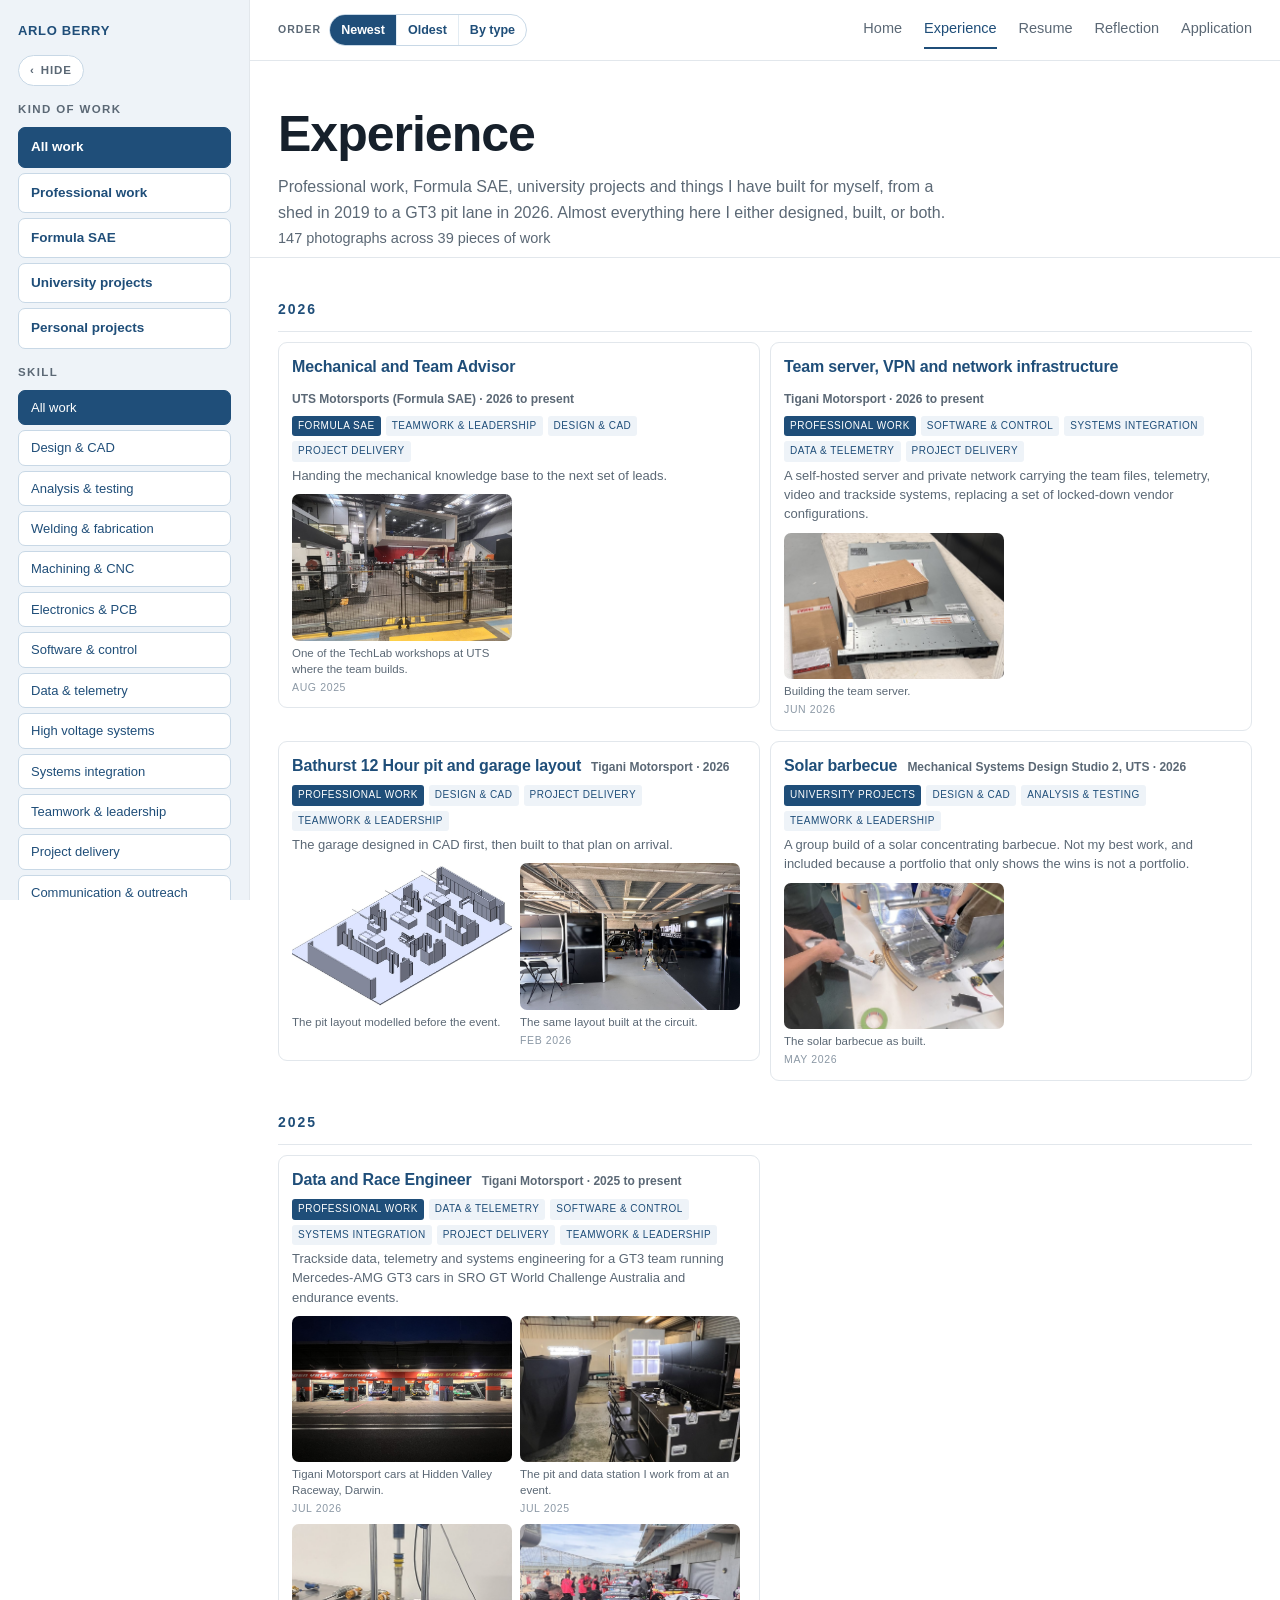
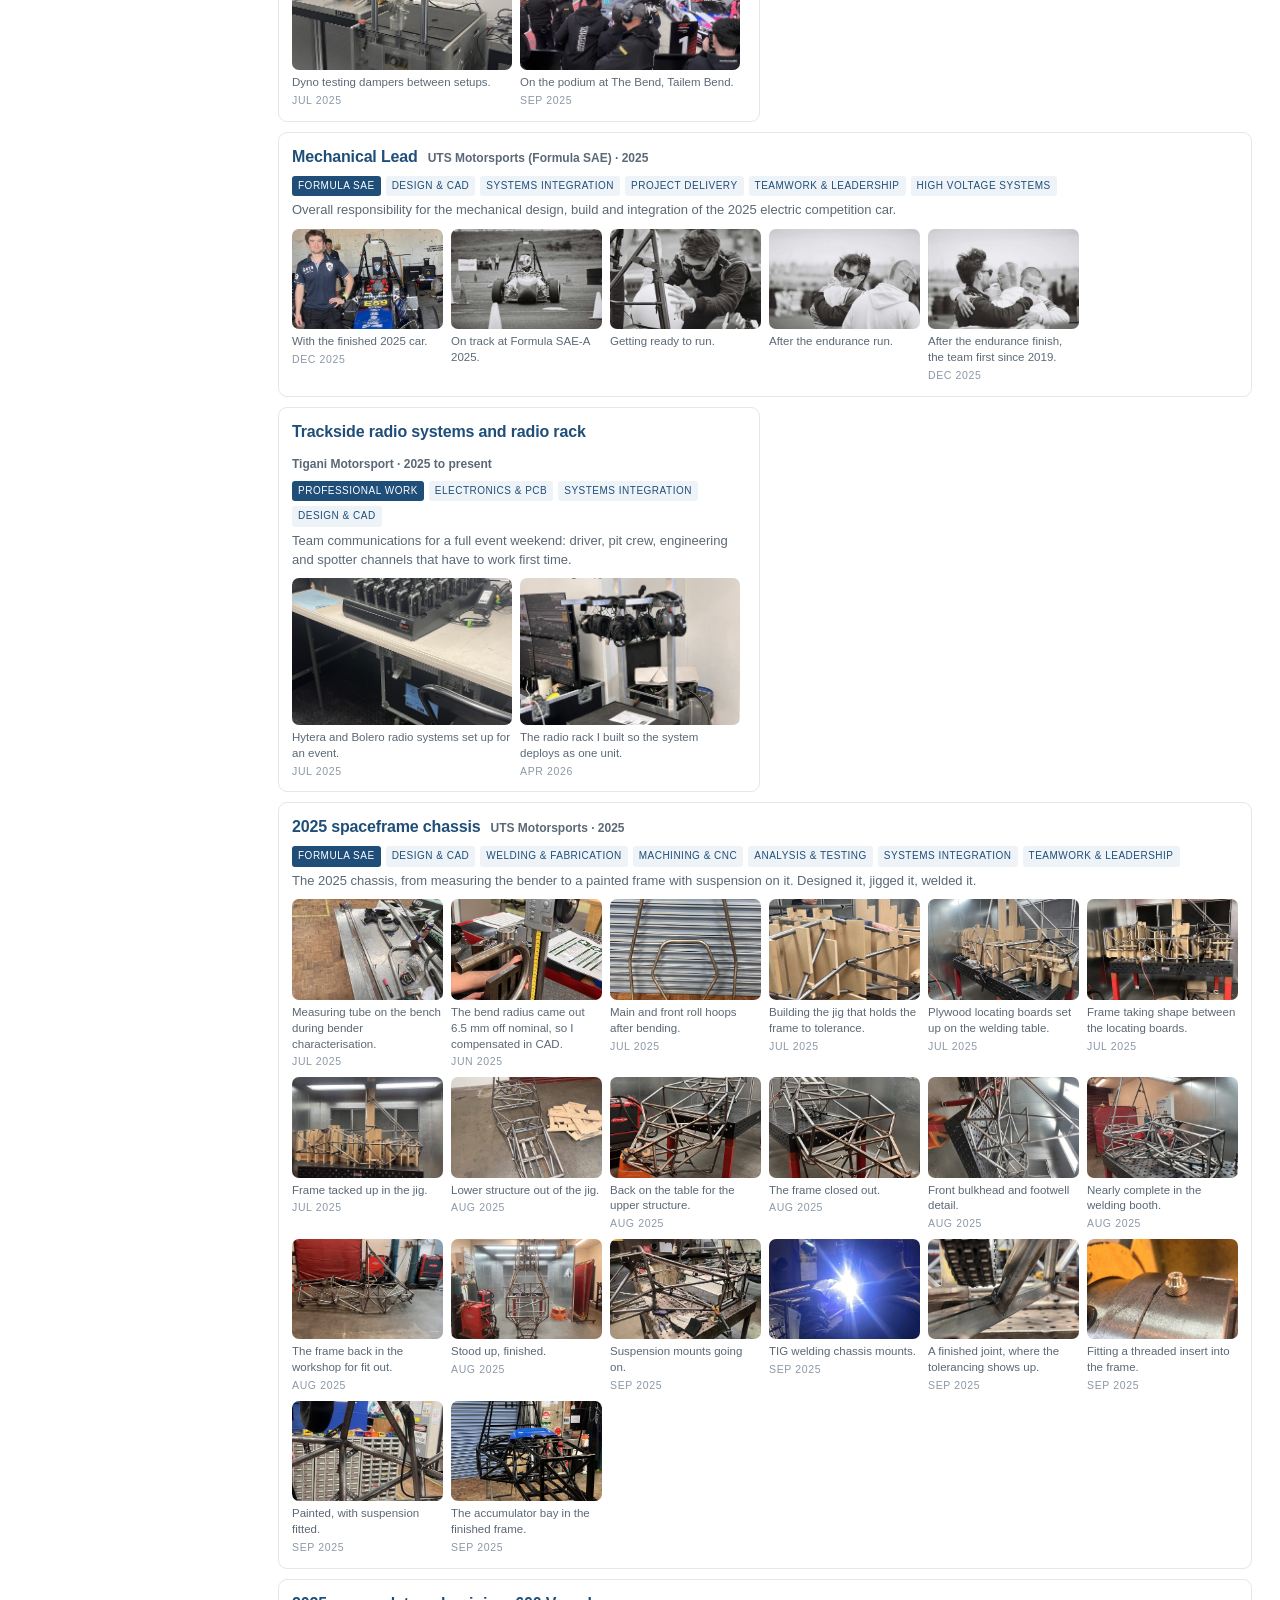
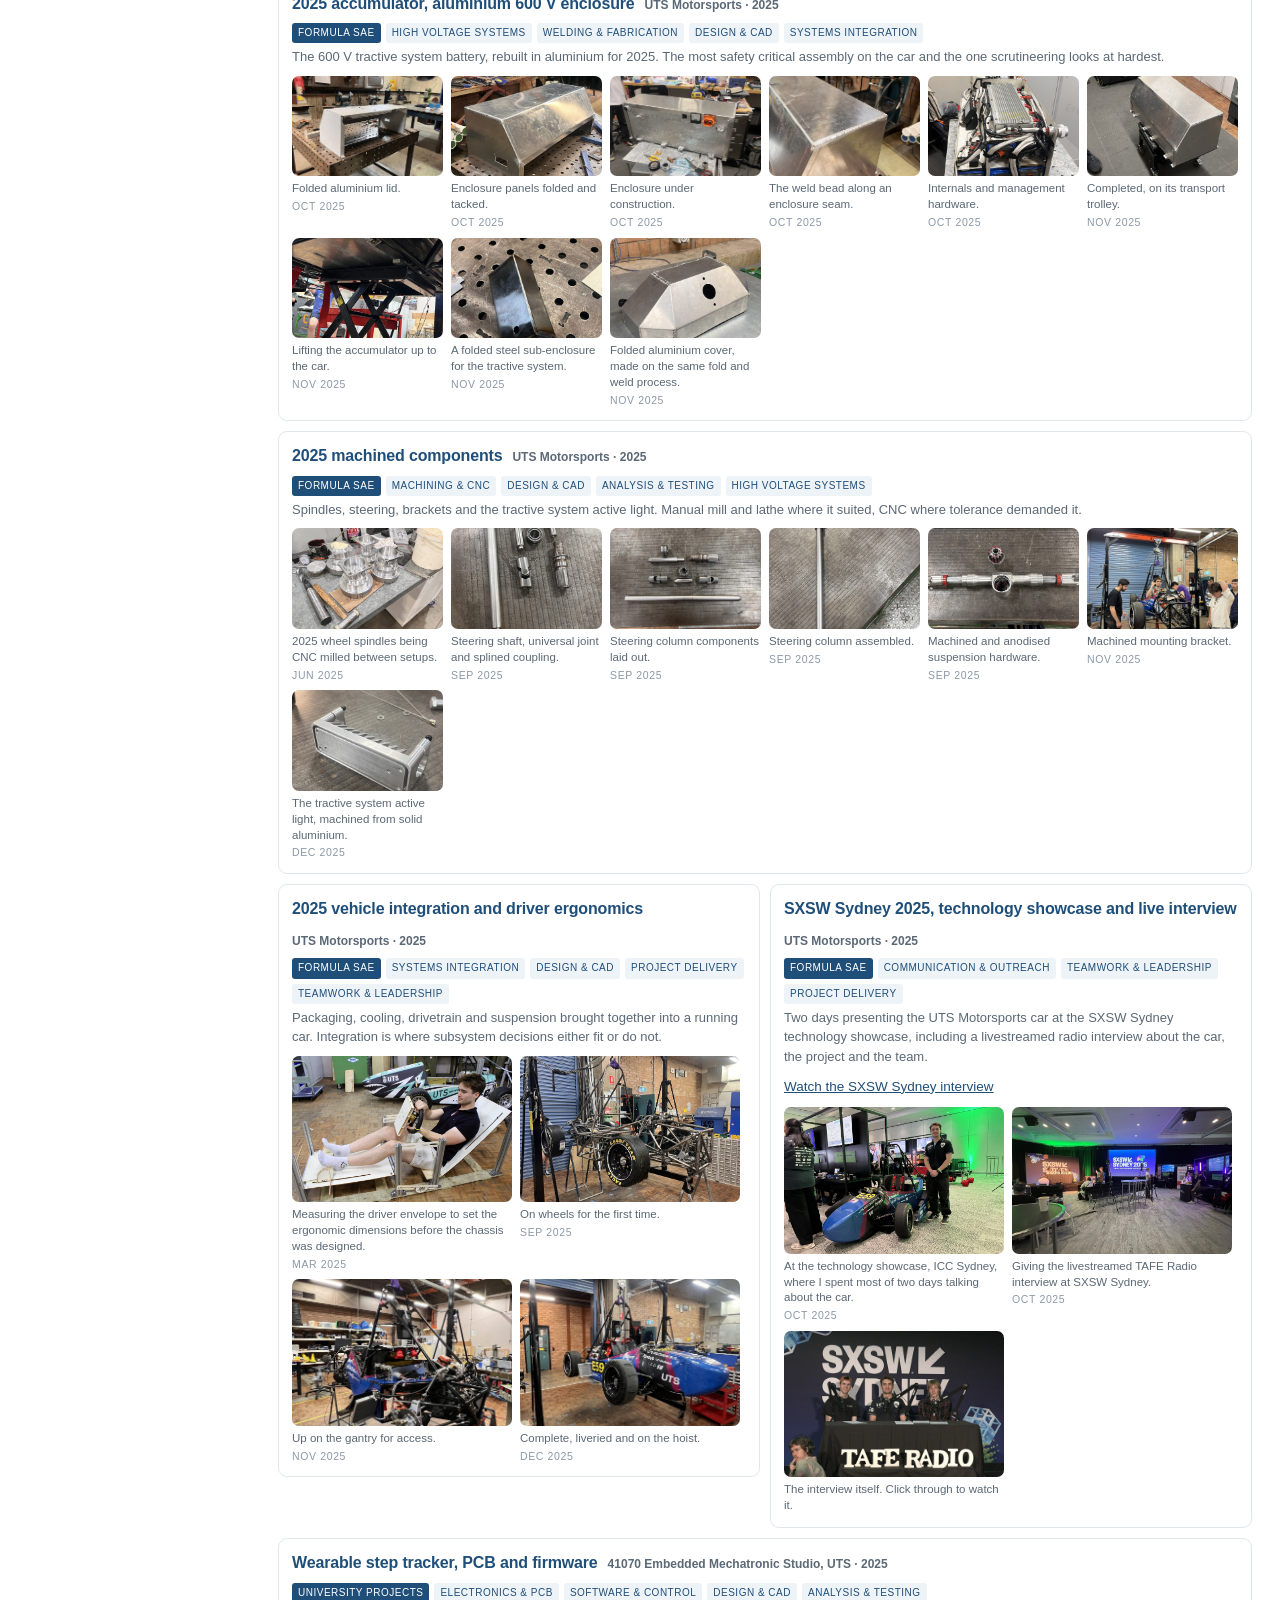
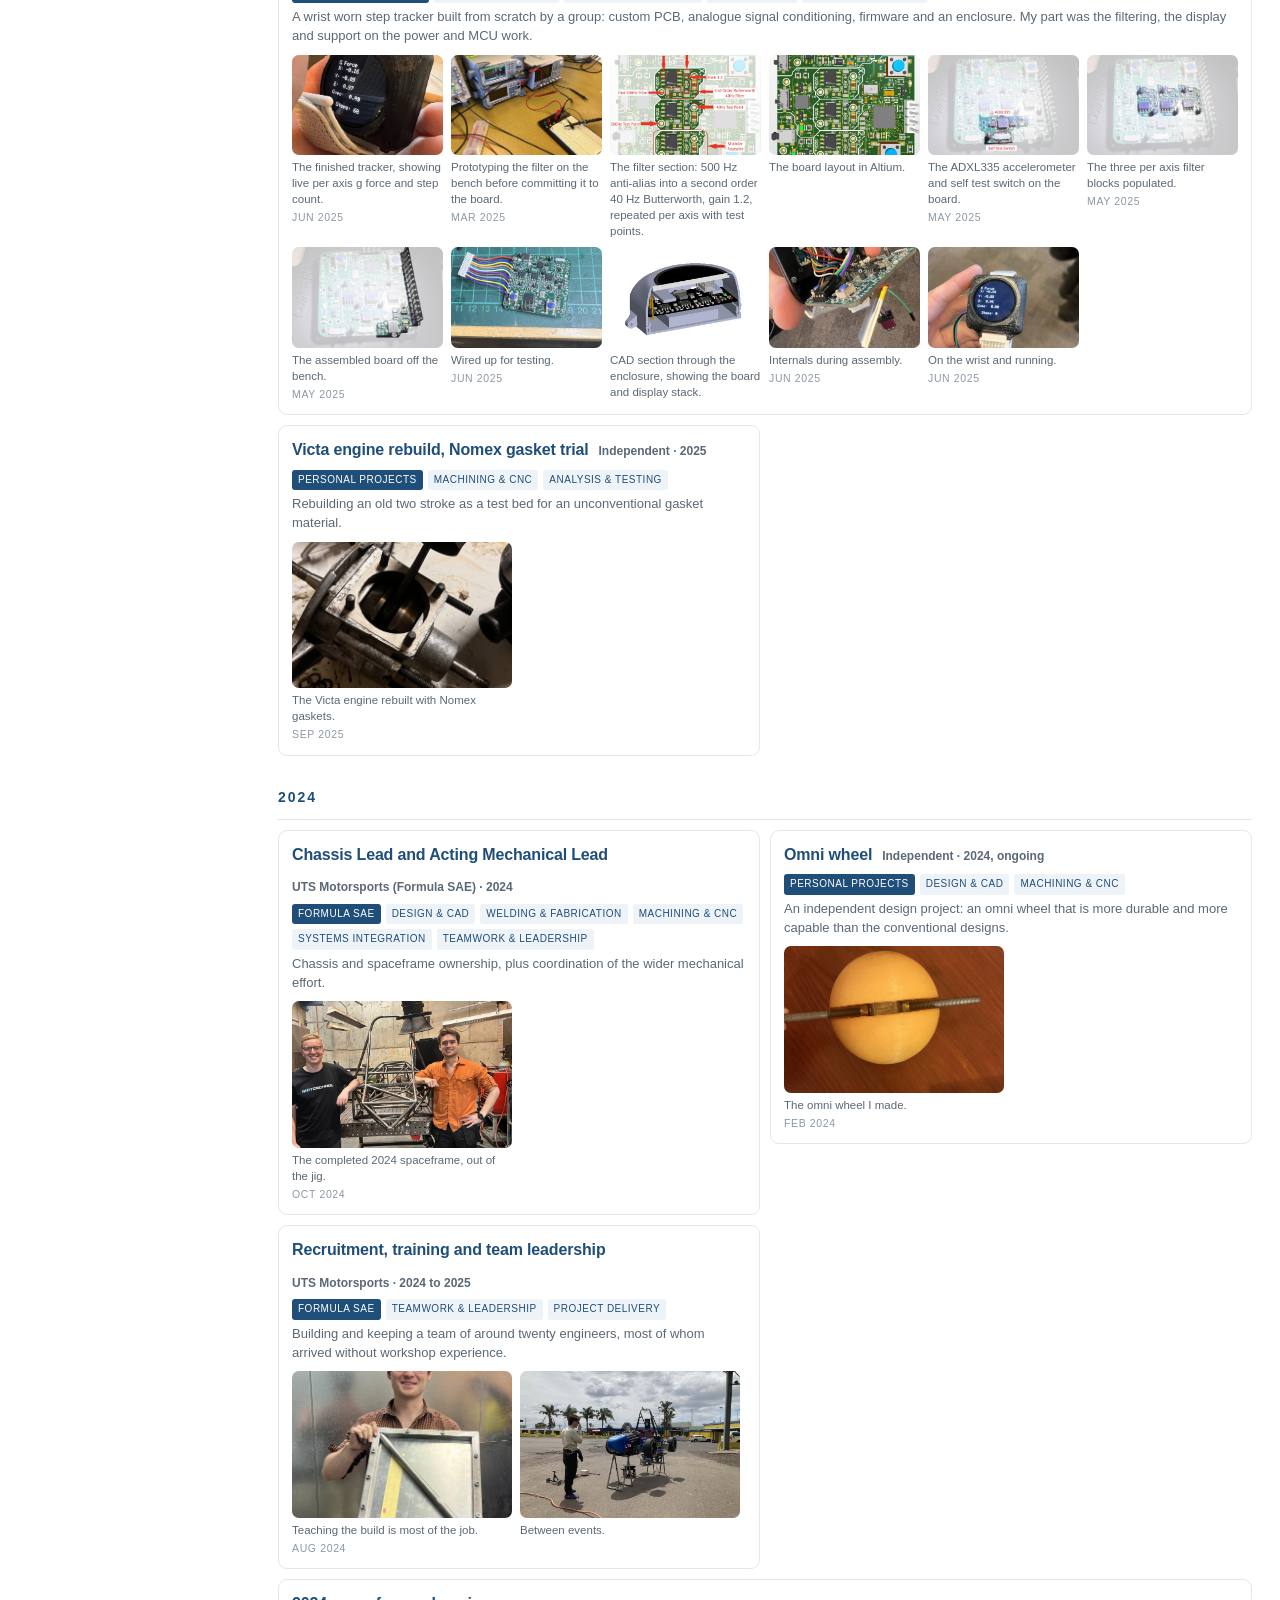
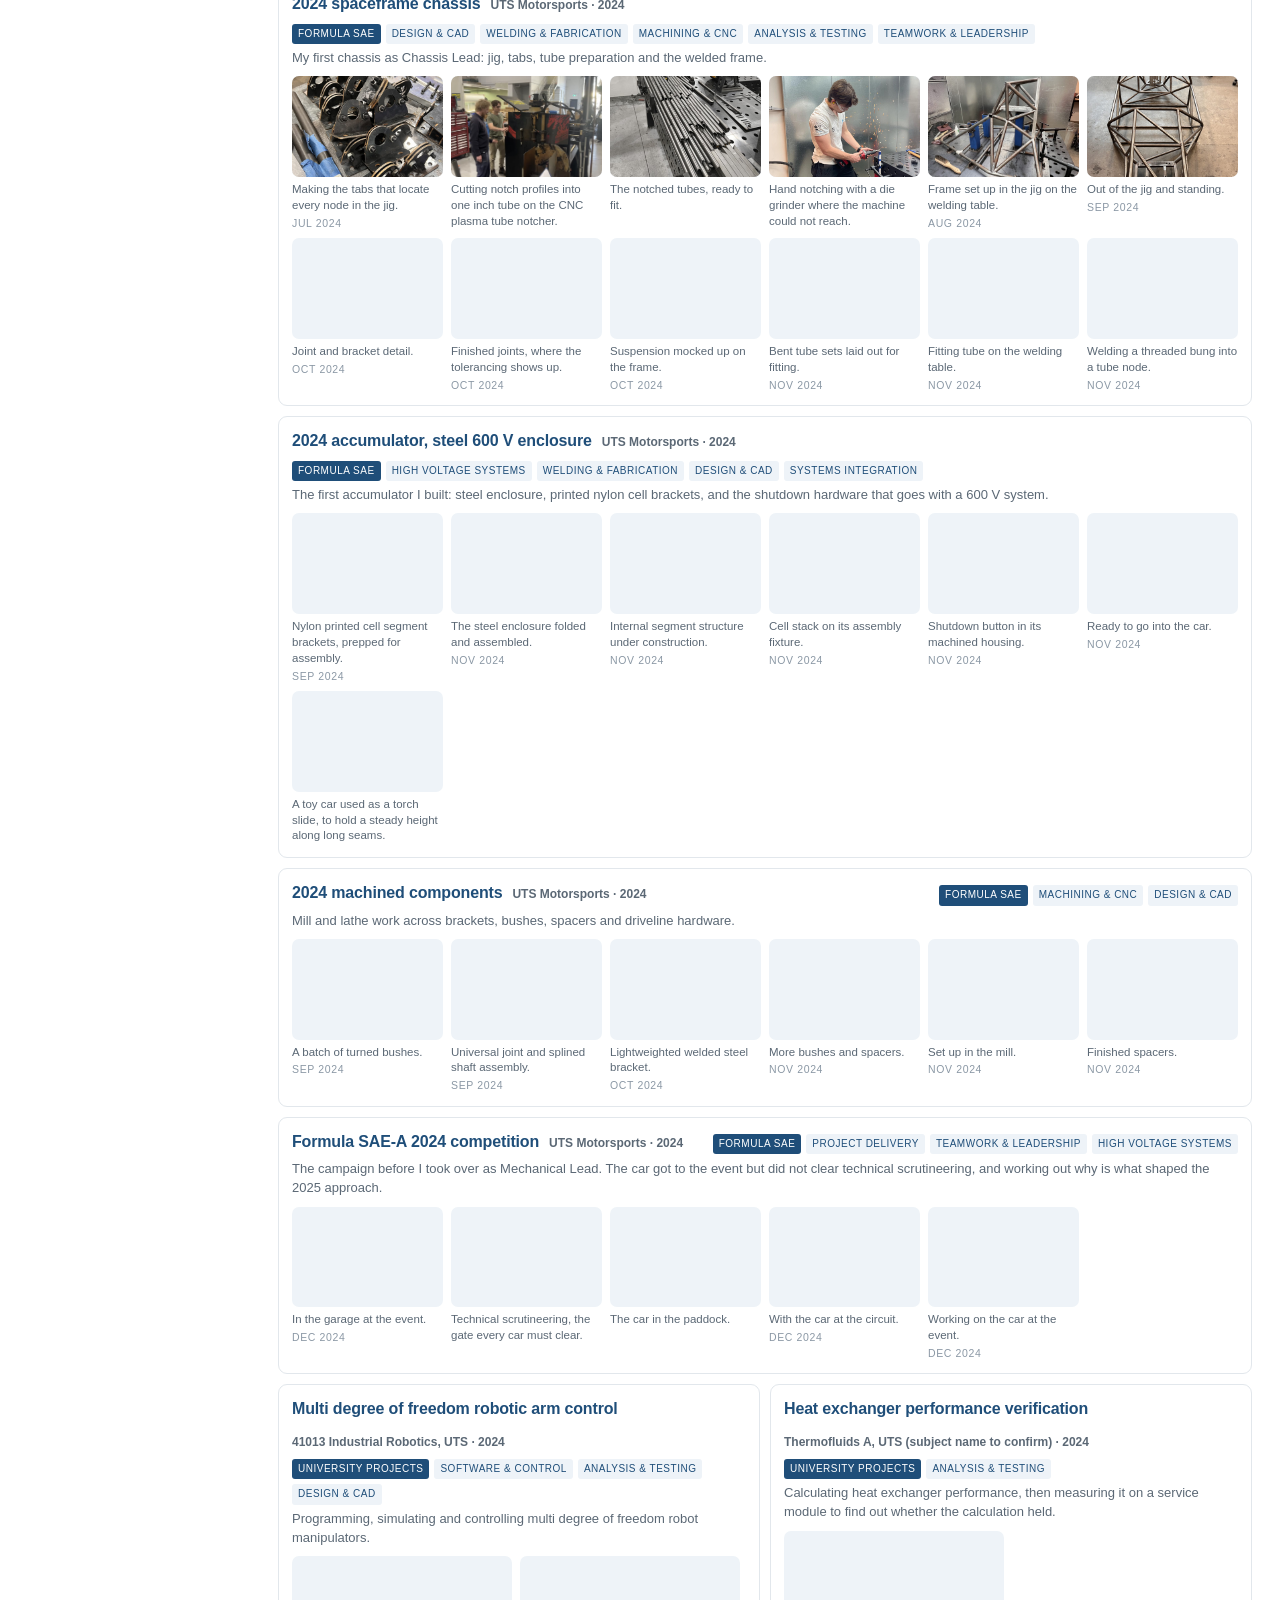
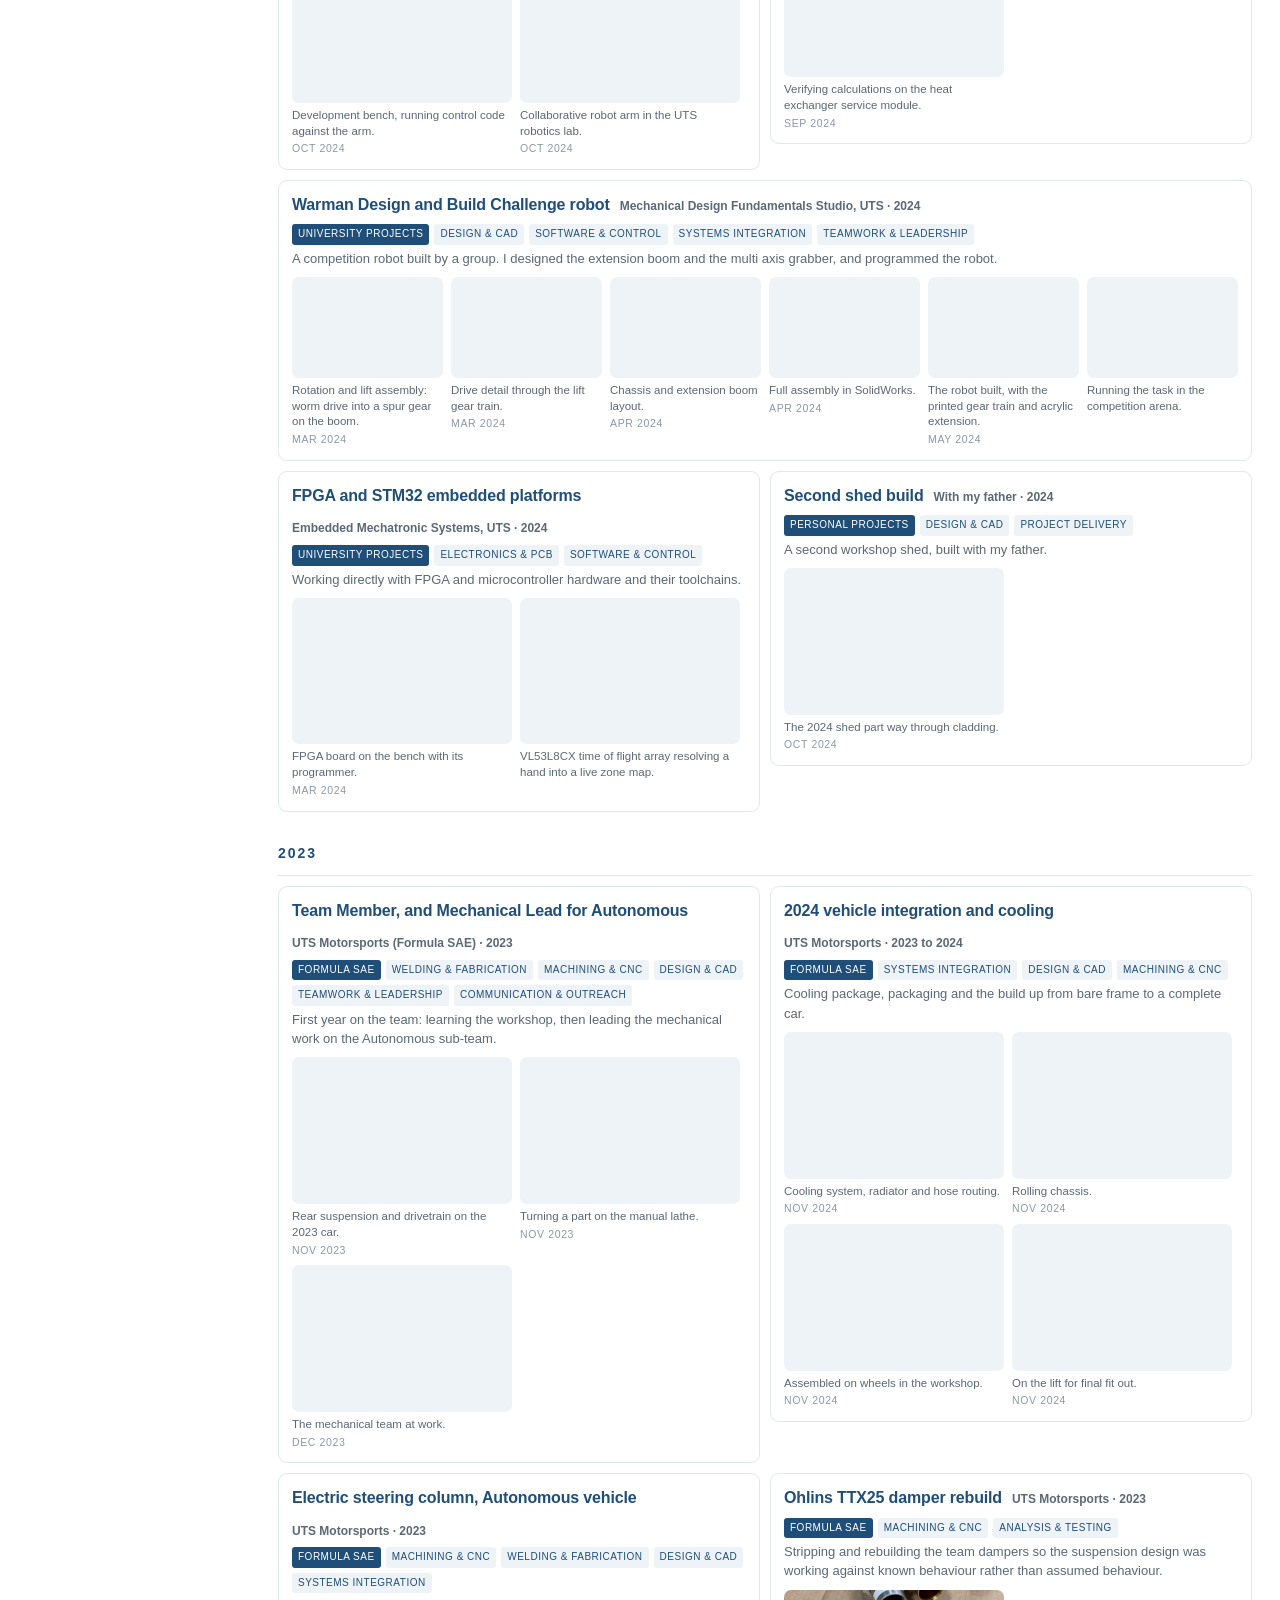
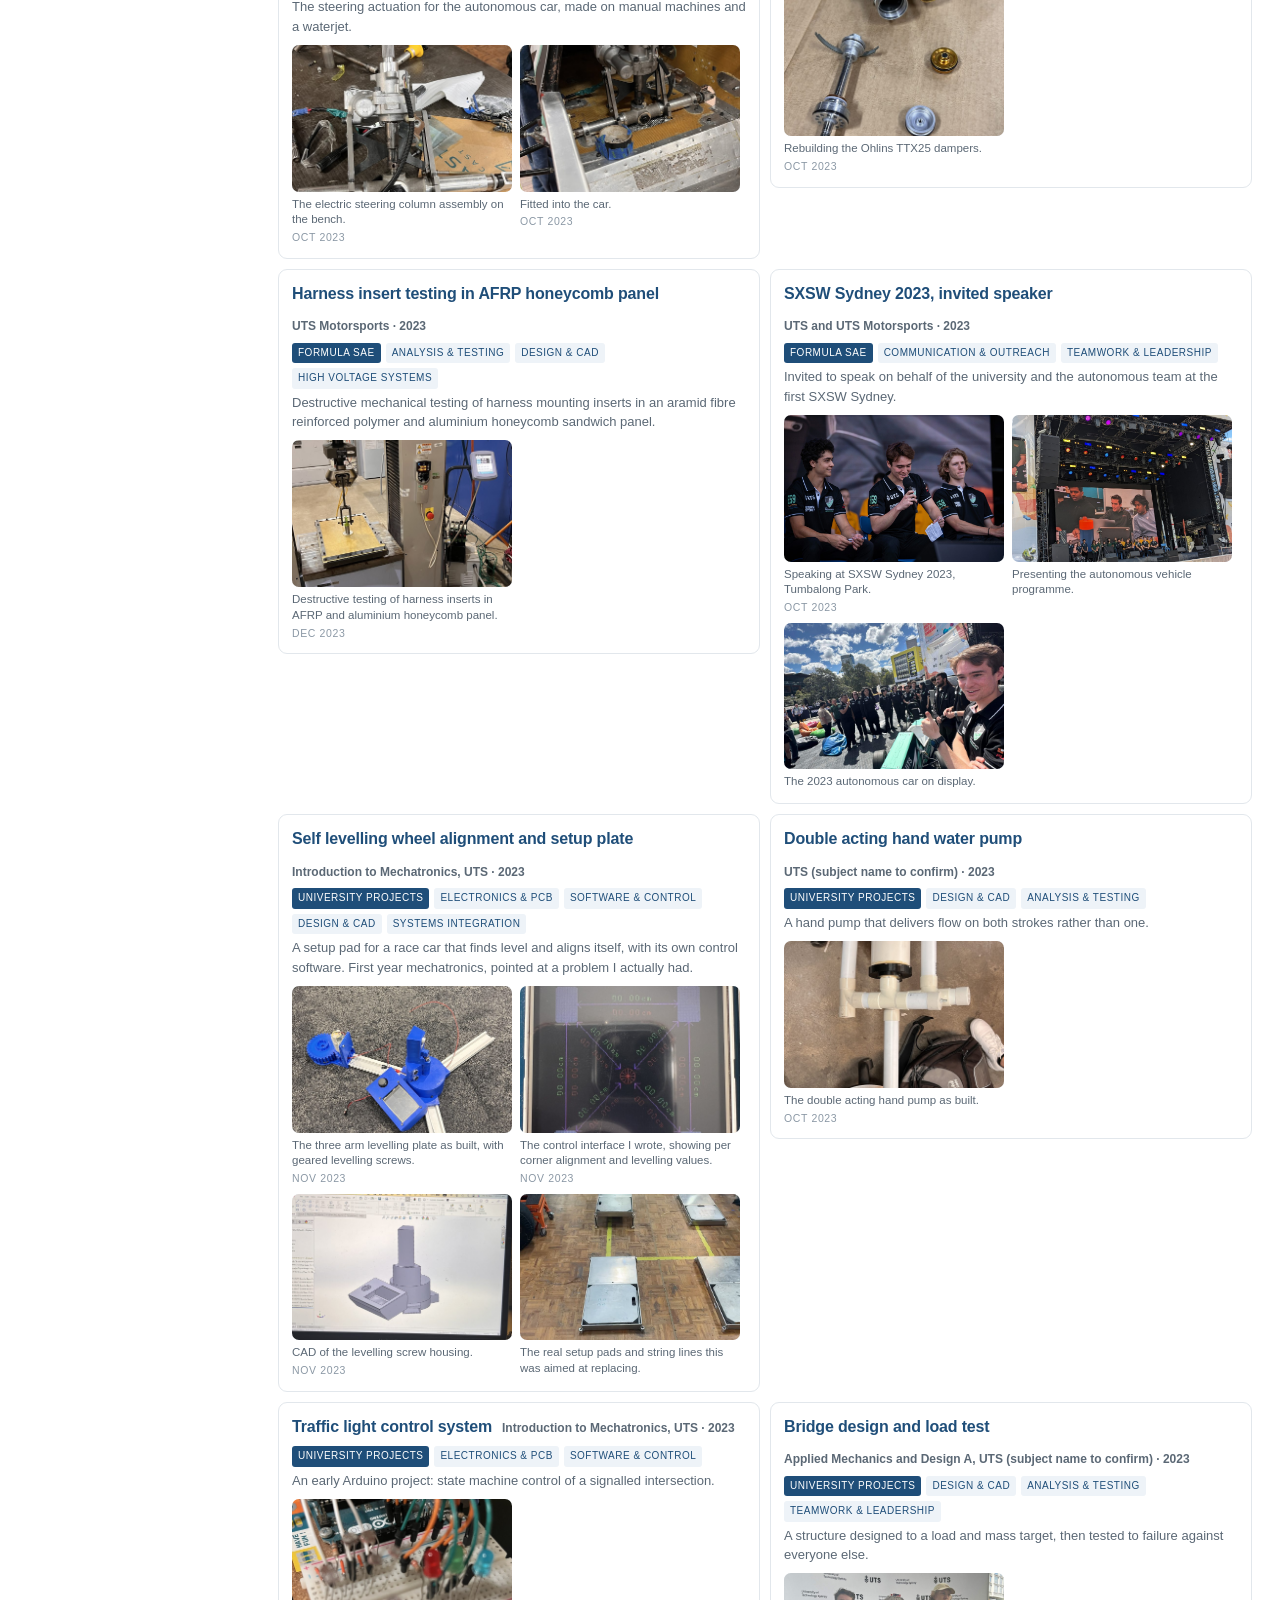
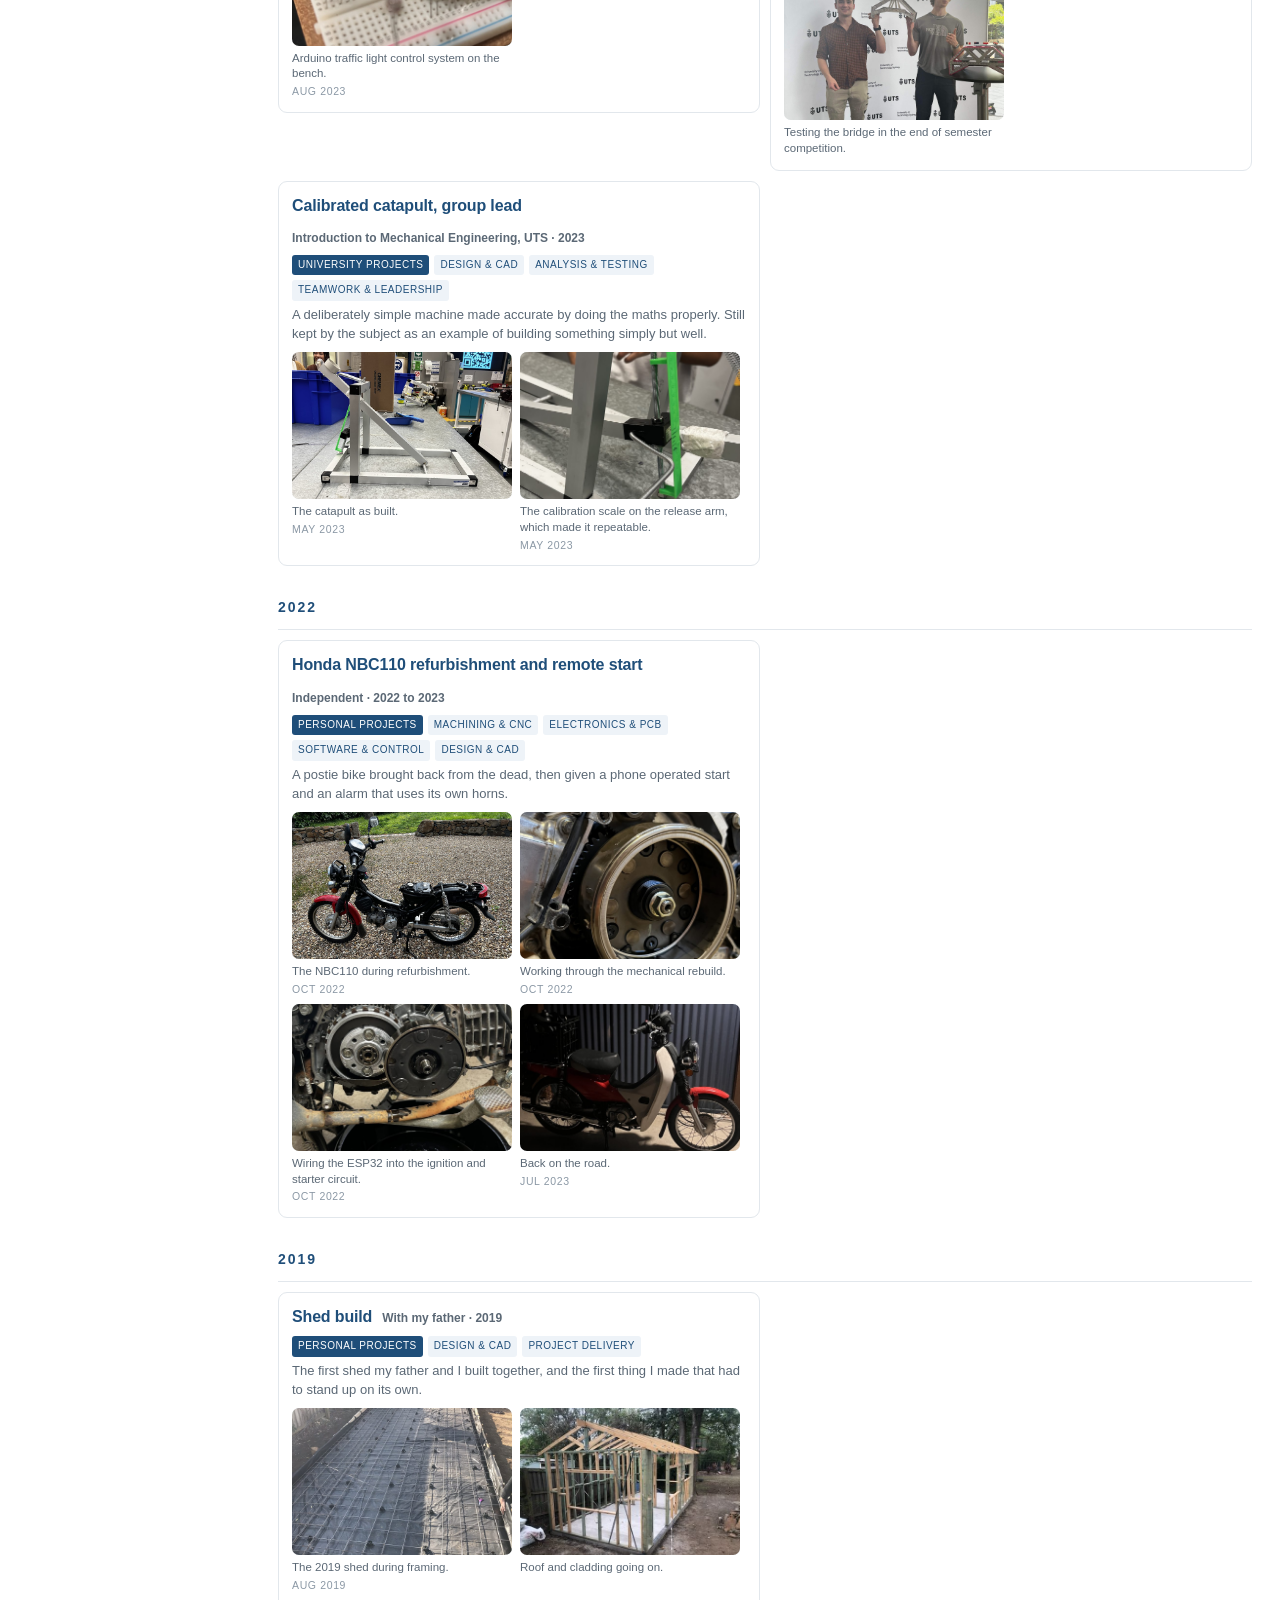
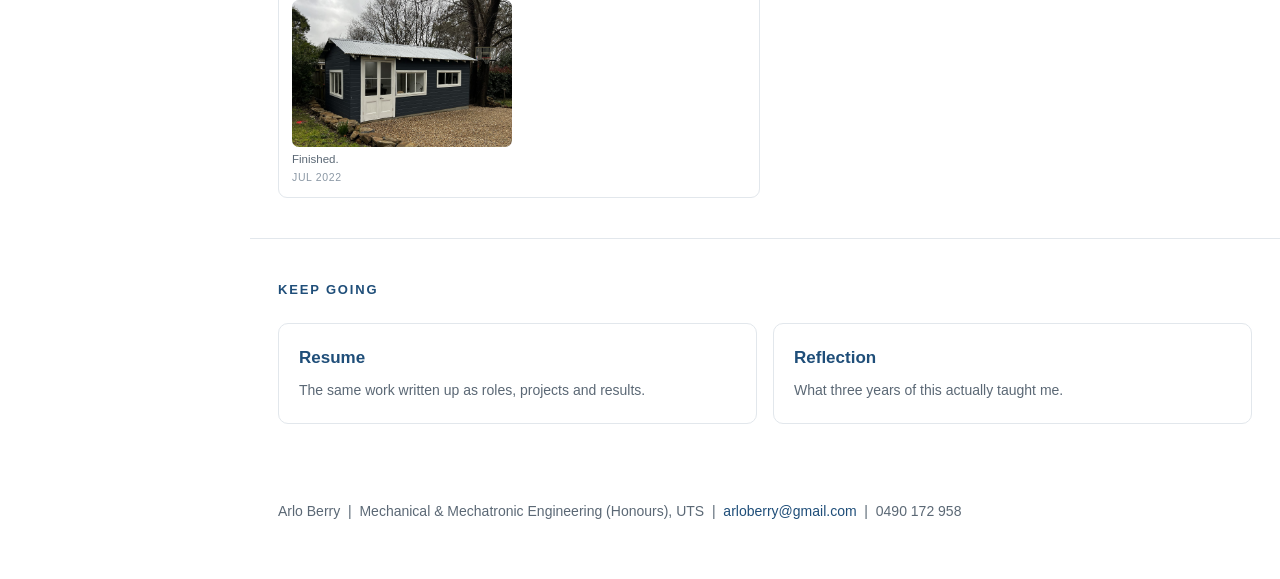
==== experience.html @ 3b368fb6 "Add ePortfolio site" ====
<!DOCTYPE html>
<html lang="en">
<head>
<meta charset="utf-8">
<meta name="viewport" content="width=device-width, initial-scale=1">
<title>Experience | Arlo Berry</title>
<link rel="stylesheet" href="assets/site.css">
</head>
<body>

<nav>
  <div class="nav-in">
    <a class="brand" href="index.html">Arlo Berry</a>
    <div class="nav-controls" data-topbar></div>
    <div class="nav-links">
      <a href="index.html">Home</a>
      <a href="experience.html">Experience</a>
      <a href="resume.html">Resume</a>
      <a href="reflection.html">Reflection</a>
      <a href="application.html">Application</a>
    </div>
  </div>
</nav>

<section class="page-head">
  <div class="wrap">
    <h1>Experience</h1>
    <p>Professional work, Formula SAE, university projects and things I have built for myself, from a shed in 2019 to a GT3 pit lane in 2026. Almost everything here I either designed, built, or both.</p>
    <p class="hint" data-count></p>
  </div>
</section>

<div class="filterbar" data-filterbar></div>

<section>
  <div class="wrap">
    <div data-catintro></div>
    <div data-gallery></div>
  </div>
</section>

<section>
  <div class="wrap">
    <h2>Keep going</h2>
    <div class="cards">
      <a class="card" href="resume.html"><b>Resume</b><span>The same work written up as roles, projects and results.</span></a>
      <a class="card" href="reflection.html"><b>Reflection</b><span>What three years of this actually taught me.</span></a>
    </div>
  </div>
</section>

<footer>
  <div class="wrap">Arlo Berry &nbsp;|&nbsp; Mechanical &amp; Mechatronic Engineering (Honours), UTS &nbsp;|&nbsp; <a href="mailto:arloberry@gmail.com">arloberry@gmail.com</a> &nbsp;|&nbsp; 0490 172 958</div>
</footer>

<script src="assets/data.js"></script>
<script src="assets/site.js"></script>
</body>
</html>
---- assets/site.css ----
:root{
  --ink:#16202b; --muted:#5b6875; --line:#e2e7ec;
  --accent:#1f4e79; --accent-soft:#eef3f8; --bg:#ffffff;
  --max:1280px; --prose:78ch; --rail:250px;
}
*{box-sizing:border-box}
html{scroll-behavior:smooth}
body{margin:0;background:var(--bg);color:var(--ink);
  font:16px/1.65 -apple-system,BlinkMacSystemFont,"Segoe UI",Helvetica,Arial,sans-serif;
  -webkit-font-smoothing:antialiased}
a{color:var(--accent)}
img{max-width:100%}
[hidden]{display:none!important}

/* ---------- nav ---------- */
nav{position:sticky;top:0;z-index:30;background:rgba(255,255,255,.95);
  backdrop-filter:saturate(180%) blur(10px);border-bottom:1px solid var(--line)}
.nav-in{max-width:var(--max);margin:0 auto;padding:0 28px;display:flex;
  align-items:center;justify-content:space-between;gap:14px 22px;min-height:60px;flex-wrap:wrap}
.nav-controls{display:flex;align-items:center;gap:18px;flex-wrap:wrap;padding:6px 0}

/* one press segmented controls in the top bar */
.seg{display:flex;align-items:center;gap:8px}
.seg-l{font-size:10.5px;font-weight:700;text-transform:uppercase;letter-spacing:.1em;
  color:var(--muted)}
.seg-b{display:flex;border:1px solid #c8d8e6;border-radius:100px;overflow:hidden;background:#fff}
.seg-b button{appearance:none;border:0;border-left:1px solid #e3ecf3;background:none;
  color:var(--accent);font:inherit;font-size:12.5px;font-weight:600;padding:5px 11px;
  cursor:pointer;white-space:nowrap;transition:.14s}
.seg-b button:first-child{border-left:0}
.seg-b button:hover{background:var(--accent-soft)}
.seg-b button[aria-pressed="true"]{background:var(--accent);color:#fff}
.brand{font-weight:700;letter-spacing:.05em;font-size:14px;text-transform:uppercase;
  color:var(--accent);text-decoration:none}
.nav-links{display:flex;gap:22px;flex-wrap:wrap}
.nav-links a{text-decoration:none;color:var(--muted);font-size:14.5px;font-weight:500;
  padding:6px 0;border-bottom:2px solid transparent;white-space:nowrap}
.nav-links a:hover{color:var(--accent)}
.nav-links a.current{color:var(--accent);border-bottom-color:var(--accent)}

/* ---------- layout ---------- */
.wrap{max-width:var(--max);margin:0 auto;padding:0 28px}
section{padding:40px 0;border-bottom:1px solid var(--line)}
section:last-of-type{border-bottom:0}
h1{font-size:clamp(32px,6vw,50px);line-height:1.1;margin:0 0 12px;letter-spacing:-.02em}
h2{font-size:13px;text-transform:uppercase;letter-spacing:.14em;color:var(--accent);
  margin:0 0 20px;font-weight:700}
h3{font-size:21px;margin:34px 0 4px;letter-spacing:-.01em}
p{margin:0 0 16px}
.wrap > p,.skillgroup p,.letter p,.page-head p{max-width:var(--prose)}
/* landing page introduction: two readable columns instead of one narrow one */
.prose-cols{columns:2 440px;column-gap:44px;margin-bottom:4px}
.prose-cols p{max-width:none;break-inside:avoid}
.wrap > p.profile-lead{max-width:none;font-size:16.5px;
  border-left:3px solid var(--accent);padding:2px 0 2px 18px}
.lede{font-size:19px;color:var(--muted)}
.page-head{padding:46px 0 6px}
.page-head p{color:var(--muted);margin-bottom:0}
.hint{font-size:14.5px;color:var(--muted)}

/* ---------- hero banner ---------- */
.banner{width:100%;height:min(54vh,420px);overflow:hidden;background:#0d1319}
.banner img{width:100%;height:100%;object-fit:cover;display:block}
.banner-cap{max-width:var(--max);margin:10px auto 0;padding:0 28px;
  font-size:12.5px;color:var(--muted)}
.contact{margin-top:20px;font-size:14.5px;color:var(--muted)}

/* ---------- prominent link row ---------- */
.links{display:flex;flex-wrap:wrap;gap:10px;margin:24px 0 4px}
.links a{display:inline-flex;align-items:center;gap:8px;text-decoration:none;
  font-size:14.5px;font-weight:600;color:var(--accent);background:var(--accent-soft);
  border:1px solid #c8d8e6;border-radius:100px;padding:9px 17px;transition:.16s}
.links a:hover{background:var(--accent);color:#fff;border-color:var(--accent)}
.links a svg{width:16px;height:16px;fill:currentColor;flex:none}
.links .plain{background:none;border-color:transparent;font-weight:500;color:var(--muted)}
.links .plain:hover{background:none;color:var(--accent)}

/* ---------- filter rail ---------- */
.filterbar{background:var(--accent-soft);border-bottom:1px solid var(--line);
  position:sticky;top:60px;z-index:25}
.filterbar-in{max-width:var(--max);margin:0 auto;padding:14px 28px}
.rail-close{display:inline-flex;align-items:center;gap:6px;appearance:none;
  border:1px solid #c8d8e6;background:#fff;color:var(--muted);font:inherit;
  font-size:11.5px;font-weight:600;text-transform:uppercase;letter-spacing:.08em;
  padding:5px 11px;border-radius:100px;cursor:pointer;margin-bottom:14px}
.rail-close:hover{border-color:var(--accent);color:var(--accent)}
.filter-label{font-size:11.5px;text-transform:uppercase;letter-spacing:.12em;
  color:var(--muted);font-weight:700;margin:14px 0 8px}
.filter-label:first-of-type{margin-top:0}
.chips{display:flex;flex-wrap:wrap;gap:7px}
.chip{appearance:none;border:1px solid #c8d8e6;background:#fff;color:var(--accent);
  font:inherit;font-size:13px;font-weight:500;padding:6px 12px;border-radius:100px;
  cursor:pointer;transition:.15s;text-align:left}
.chip:hover{border-color:var(--accent)}
.chip[aria-pressed="true"]{background:var(--accent);color:#fff;border-color:var(--accent)}
.chips[data-group="cat"] .chip{font-weight:600}
.chips.tight .chip{font-size:12.5px;padding:5px 11px}
.sortsel{appearance:none;width:100%;max-width:270px;font:inherit;font-size:13.5px;
  color:var(--accent);background:#fff;border:1px solid #c8d8e6;border-radius:7px;
  padding:8px 12px;cursor:pointer}
.filter-note{font-size:12.5px;color:var(--muted);margin-top:16px;line-height:1.55}
.filter-note b{color:var(--accent)}
.filter-note button{appearance:none;border:0;background:none;color:var(--accent);
  font:inherit;font-size:12.5px;text-decoration:underline;cursor:pointer;padding:0 0 0 4px}

/* floating show/hide toggle for the whole control panel */
.rail-open{display:inline-flex;align-items:center;gap:8px;position:fixed;left:14px;
  bottom:16px;z-index:45;appearance:none;border:1px solid #c8d8e6;background:#fff;
  color:var(--accent);font:inherit;font-size:13px;font-weight:600;padding:9px 15px;
  border-radius:100px;cursor:pointer;box-shadow:0 3px 14px rgba(22,32,43,.15);transition:.2s}
.rail-open:hover{border-color:var(--accent)}
body.rail-closed .filterbar{display:none}

/* ---------- section bands ---------- */
.band{margin:48px 0 4px;padding-bottom:10px;border-bottom:2px solid var(--accent)}
.band:first-child{margin-top:0}
.band h3{margin:0;font-size:22px;color:var(--accent)}
.band p{margin:4px 0 0;color:var(--muted);font-size:14.5px;max-width:var(--prose)}
.band.year{border-bottom-width:1px;border-bottom-color:var(--line);margin-top:38px}
.band.year h3{font-size:14px;text-transform:uppercase;letter-spacing:.14em;font-weight:700}
.band.year.sub{margin-top:22px;border-bottom-style:dashed}
.band.year.sub h3{font-size:12.5px;color:var(--muted)}

/* ---------- galleries ---------- */
.gallery{display:grid;grid-template-columns:repeat(auto-fill,minmax(180px,1fr));
  gap:12px;margin-top:14px}
.shot{margin:0}
.shot a{display:block;border-radius:7px;overflow:hidden;background:var(--accent-soft)}
.shot img{width:100%;aspect-ratio:3/2;object-fit:cover;display:block;transition:transform .35s ease}
.shot a:hover img{transform:scale(1.04)}
.shot figcaption{font-size:11.5px;color:var(--muted);margin-top:5px;line-height:1.38}
.shot-date{display:block;font-size:10.5px;letter-spacing:.06em;text-transform:uppercase;
  color:#8b98a5;margin-top:2px}
.wide{grid-column:span 2}
.wide img{aspect-ratio:2.4/1}
/* ---------- project cards on the experience page ----------
   Every project keeps a definite boundary. Small ones pair up two across,
   photo heavy ones take the full width, so little space is wasted. */
.projgrid{display:grid;grid-template-columns:repeat(auto-fill,minmax(420px,1fr));
  gap:10px;align-items:start}
.projgrid > .band{grid-column:1/-1;margin:20px 0 0}
.projgrid > .band:first-child{margin-top:0}
.projcard{border:1px solid var(--line);border-radius:9px;padding:11px 13px 13px;margin:0}
.projcard.is-wide{grid-column:1/-1}
.projcard .gallery{grid-template-columns:repeat(auto-fit,minmax(148px,220px));
  justify-content:start;gap:8px;margin-top:9px}
.projcard.is-wide .gallery{grid-template-columns:repeat(auto-fill,minmax(148px,1fr));
  justify-content:stretch}
.pc-head{display:flex;justify-content:space-between;align-items:baseline;gap:6px 18px;flex-wrap:wrap}
.pc-id{display:flex;align-items:baseline;gap:10px;flex-wrap:wrap}
.projcard h4{font-size:16px;margin:0;color:var(--accent);letter-spacing:-.01em}
.pc-meta{font-size:12px;color:var(--muted);font-weight:600}
.pc-head .tags{margin-top:0}
.pc-sum{margin:4px 0 0;color:var(--muted);font-size:13px;line-height:1.48}
/* keep rows even inside a card: no double width tiles in here */
.projcard .wide,.gallery.mini .wide{grid-column:auto}
.projcard .wide img,.gallery.mini .wide img{aspect-ratio:3/2}
.grouplink{margin:10px 0 0;font-size:13.5px}
.grouplink .sep{color:var(--line);padding:0 8px}
.empty{color:var(--muted);font-style:italic;padding:20px 0}

.tags{display:flex;flex-wrap:wrap;gap:5px;margin-top:2px}
.tags span{font-size:10px;letter-spacing:.05em;text-transform:uppercase;
  color:var(--accent);background:var(--accent-soft);border-radius:3px;padding:2px 6px}
.tags .tag-cat{background:var(--accent);color:#fff}

/* ---------- stats ---------- */
.stats{display:grid;grid-template-columns:repeat(auto-fit,minmax(160px,1fr));gap:12px;margin:18px 0 4px}
.stat{background:var(--accent-soft);border-radius:8px;padding:14px 16px}
.stat b{display:block;font-size:22px;color:var(--accent);line-height:1.2}
.stat span{font-size:12.5px;color:var(--muted)}

/* ---------- cards ---------- */
.cards{display:grid;grid-template-columns:repeat(auto-fit,minmax(220px,1fr));gap:16px;margin-top:22px}
.card{display:block;text-decoration:none;color:inherit;border:1px solid var(--line);
  border-radius:10px;padding:20px;transition:.18s}
.card:hover{border-color:var(--accent);transform:translateY(-2px)}
.card b{display:block;color:var(--accent);font-size:17px;margin-bottom:5px}
.card span{font-size:14px;color:var(--muted)}

/* ---------- resume ---------- */
.role{display:flex;justify-content:space-between;align-items:baseline;gap:14px;
  flex-wrap:wrap;margin:0 0 2px}
.role strong{font-size:16.5px}
.role span{font-size:12.5px;color:var(--muted);font-style:italic;white-space:nowrap}
ul{margin:8px 0 0;padding-left:20px}
li{margin-bottom:7px}
.skill{margin-bottom:10px}
.skill b{color:var(--ink)}
.skillgroup{margin-top:22px}
.skillgroup > h3{margin:0 0 10px;font-size:15px;color:var(--accent);
  text-transform:uppercase;letter-spacing:.08em}
.skillcols{display:grid;grid-template-columns:repeat(auto-fit,minmax(420px,1fr));gap:0 40px}

.entries{display:grid;grid-template-columns:repeat(auto-fill,minmax(430px,1fr));
  gap:16px;align-items:start}
.entries.is-summary{grid-template-columns:1fr;gap:0}
.entry.sum{padding:0;border:0;border-bottom:1px solid var(--line);border-radius:0}
.entry.sum.is-role{background:none}
.sumrow{display:flex;align-items:baseline;gap:12px;width:100%;appearance:none;border:0;
  background:none;font:inherit;text-align:left;cursor:pointer;padding:11px 4px;
  border-left:3px solid transparent;transition:.14s}
.sumrow:hover{background:var(--accent-soft);border-left-color:var(--accent)}
.sum-c{flex:none;width:13px;height:13px;position:relative;align-self:center}
.sum-c::before,.sum-c::after{content:"";position:absolute;background:var(--accent);
  transition:transform .18s ease}
.sum-c::before{left:0;top:5.5px;width:13px;height:2px}
.sum-c::after{left:5.5px;top:0;width:2px;height:13px}
.entry.sum.open .sum-c::after{transform:scaleY(0)}
.sum-t{font-weight:600;font-size:15.5px;color:var(--ink)}
.entry.sum.is-role .sum-t{color:var(--accent)}
.sum-o{font-size:13px;color:var(--muted);flex:1 1 auto}
.sum-w{font-size:12.5px;color:var(--muted);font-style:italic;white-space:nowrap}
.sumbody{padding:2px 4px 16px 20px}
.sumbody ul{margin-top:0}
.entries > .band{grid-column:1/-1}
.entry{margin:0;padding:18px 20px;border:1px solid var(--line);border-radius:10px}
.entry.is-role{border-color:#c8d8e6;background:#fbfdfe}
.entry-org{font-size:13px;color:var(--muted);font-weight:600;
  display:flex;justify-content:space-between;gap:12px;flex-wrap:wrap}
.entry-kind{font-style:normal;font-weight:600;font-size:10px;letter-spacing:.08em;
  text-transform:uppercase;color:var(--accent);background:var(--accent-soft);
  border-radius:3px;padding:2px 7px;align-self:center}
.entry-sum{margin:9px 0 0;font-size:14.5px;color:var(--muted)}
.entry li{font-size:14.5px}
.entry li.hit{background:#fff8e1;box-shadow:-3px 0 0 #f0b429;
  padding-left:9px;margin-left:-12px;border-radius:2px}
.entry ul.is-short li:nth-child(n+3){display:none}
.acts{display:flex;flex-wrap:wrap;gap:8px;margin-top:12px}
.pill{appearance:none;display:inline-flex;align-items:center;border:1px solid #c8d8e6;
  background:#fff;color:var(--accent);font:inherit;font-size:12.5px;font-weight:600;
  padding:5px 13px;border-radius:100px;cursor:pointer;text-decoration:none;transition:.14s}
.pill:hover{background:var(--accent);color:#fff;border-color:var(--accent)}
.gallery.mini{grid-template-columns:repeat(auto-fit,minmax(115px,170px));
  justify-content:start;gap:8px;margin-top:12px}
.gallery.mini figcaption{font-size:11px}
.gallery.mini .shot-date{font-size:9.5px}

.todo{background:#fff8e1;border-left:3px solid #f0b429;padding:12px 14px;
  border-radius:3px;font-size:14px;color:#6b4c00;margin:12px 0;max-width:var(--prose)}

[data-skills]{transition:opacity .25s, background .25s}
body.filtering [data-skills]{opacity:.34}
body.filtering [data-skills].hit{opacity:1}
body.filtering p[data-skills].hit,
body.filtering div[data-skills].hit{background:#fff8e1;box-shadow:-3px 0 0 #f0b429;
  padding:8px 12px;margin-left:-12px;border-radius:3px;font-weight:500}

/* ---------- letter ---------- */
.letter{background:#fafbfc;border:1px solid var(--line);border-radius:10px;padding:32px;
  max-width:900px}
.crit{font-weight:700;color:var(--accent);margin:28px 0 8px;padding-bottom:6px;
  border-bottom:1px solid var(--line)}
.q{font-weight:600;color:var(--accent);margin:36px 0 8px;font-size:17.5px}

footer{padding:36px 0 56px;color:var(--muted);font-size:14px}
footer a{text-decoration:none}

@media(max-width:600px){
  .letter{padding:20px}
  .filterbar{position:static}
  .nav-in{min-height:54px;padding:8px 20px}
  .wrap,.banner-cap,.filterbar-in{padding-left:18px;padding-right:18px}
  .entry{padding:16px}
  .projcard{padding:13px 13px 14px;margin:12px 0}
  .nav-controls{gap:12px;width:100%;padding:2px 0 8px;flex-wrap:nowrap;
    overflow-x:auto;-webkit-overflow-scrolling:touch;scrollbar-width:none}
  .nav-controls::-webkit-scrollbar{display:none}
  .seg{gap:6px;flex:none}
  .seg-l{font-size:9.5px}
  .seg-b button{font-size:12px;padding:5px 9px}
  .nav-links{gap:16px;font-size:14px}
  .gallery,.projcard .gallery{grid-template-columns:repeat(auto-fill,minmax(140px,1fr));gap:10px}
  .wide{grid-column:1/-1}
  .ghead{grid-column:1/-1}
}

/* ---------- fixed, collapsible rail on wide screens ---------- */
@media(min-width:1100px){
  body{padding-left:var(--rail);transition:padding-left .22s ease}
  .filterbar{
    position:fixed;top:0;left:0;bottom:0;width:var(--rail);z-index:40;
    border-bottom:0;border-right:1px solid var(--line);overflow-y:auto;
    transition:transform .22s ease;
  }
  .filterbar-in{max-width:none;margin:0;padding:20px 18px 30px}
  .filterbar-in::before{
    content:"Arlo Berry";display:block;font-weight:700;letter-spacing:.05em;
    font-size:13px;text-transform:uppercase;color:var(--accent);margin-bottom:14px;
  }
  .chips{flex-direction:column;gap:5px}
  .chip{width:100%;border-radius:7px;padding:8px 12px;font-size:13.5px}
  .chips.tight .chip{padding:6px 12px;font-size:13px}
  .sortsel{max-width:none}
  .brand{display:none}
  .nav-in{justify-content:space-between}

  .rail-open{opacity:0;pointer-events:none;transform:translateY(6px)}
  body.rail-closed{padding-left:0}
  body.rail-closed .filterbar{display:block;transform:translateX(-100%)}
  body.rail-closed .rail-open{opacity:1;pointer-events:auto;transform:none}
}

@media print{
  nav,.filterbar,footer,.cards,.links,.rail-open,.grouplink{display:none}
  body{padding-left:0}
  body.filtering [data-skills]{opacity:1}
  .entries{display:block}
  .entry{border:0;padding:0;background:none;break-inside:avoid;margin-bottom:16px}
  .entry ul[hidden]{display:block!important}
  .expander{display:none}
  .entry li.hit,
  body.filtering p[data-skills].hit,
  body.filtering div[data-skills].hit{background:none;box-shadow:none;margin-left:0;padding-left:0}
  .band{break-after:avoid}
}
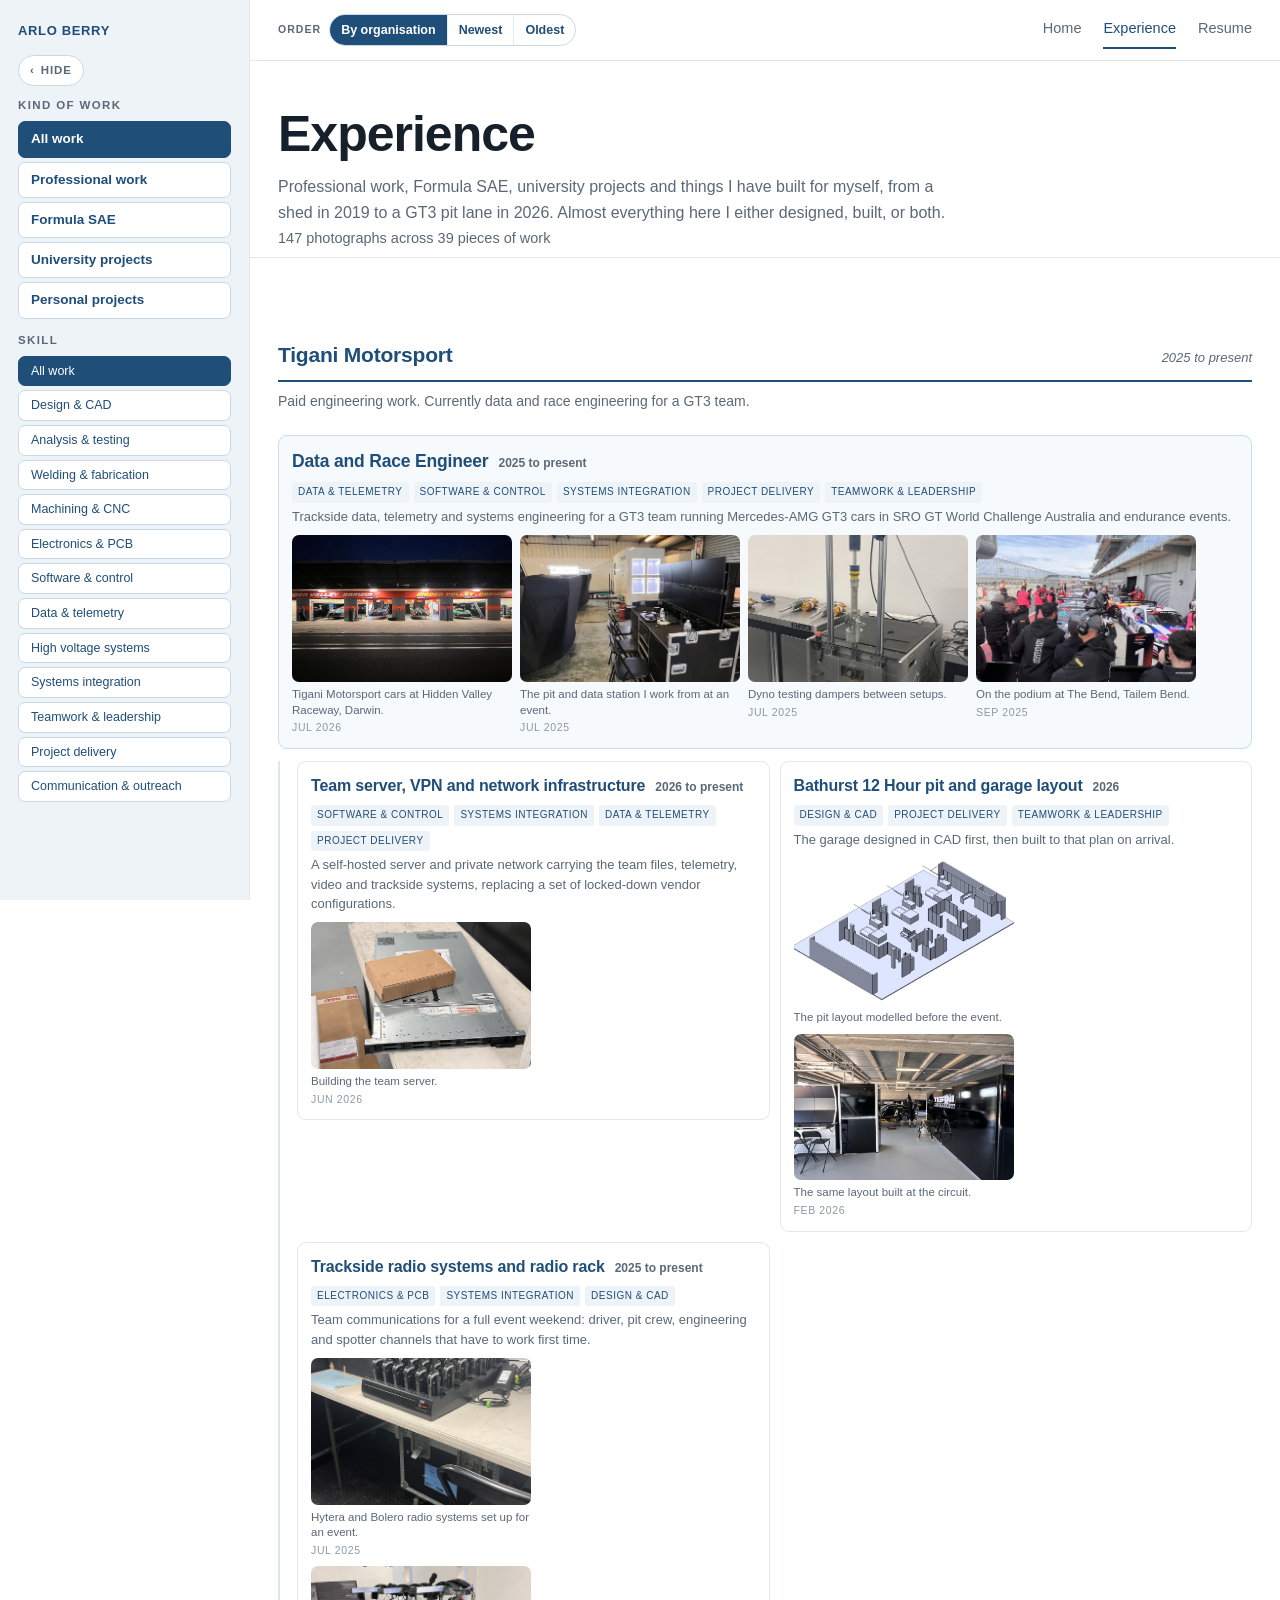
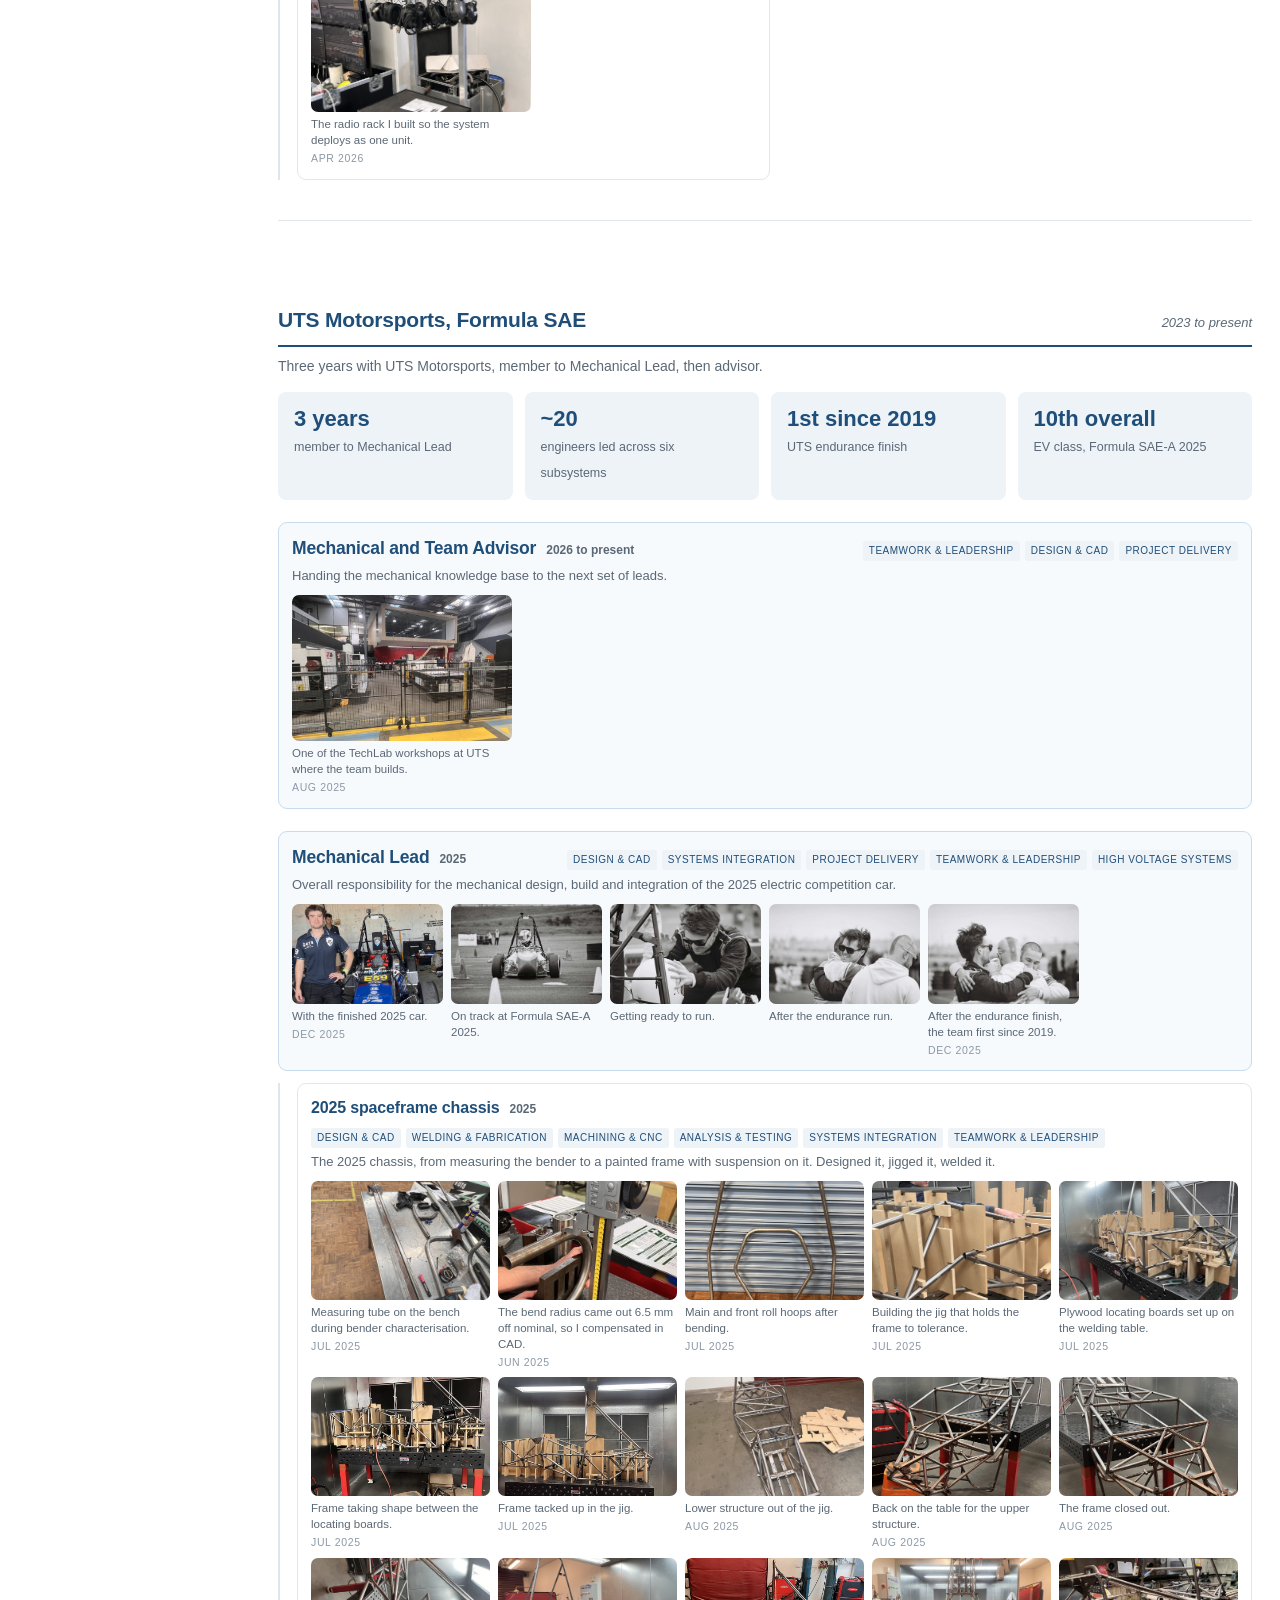
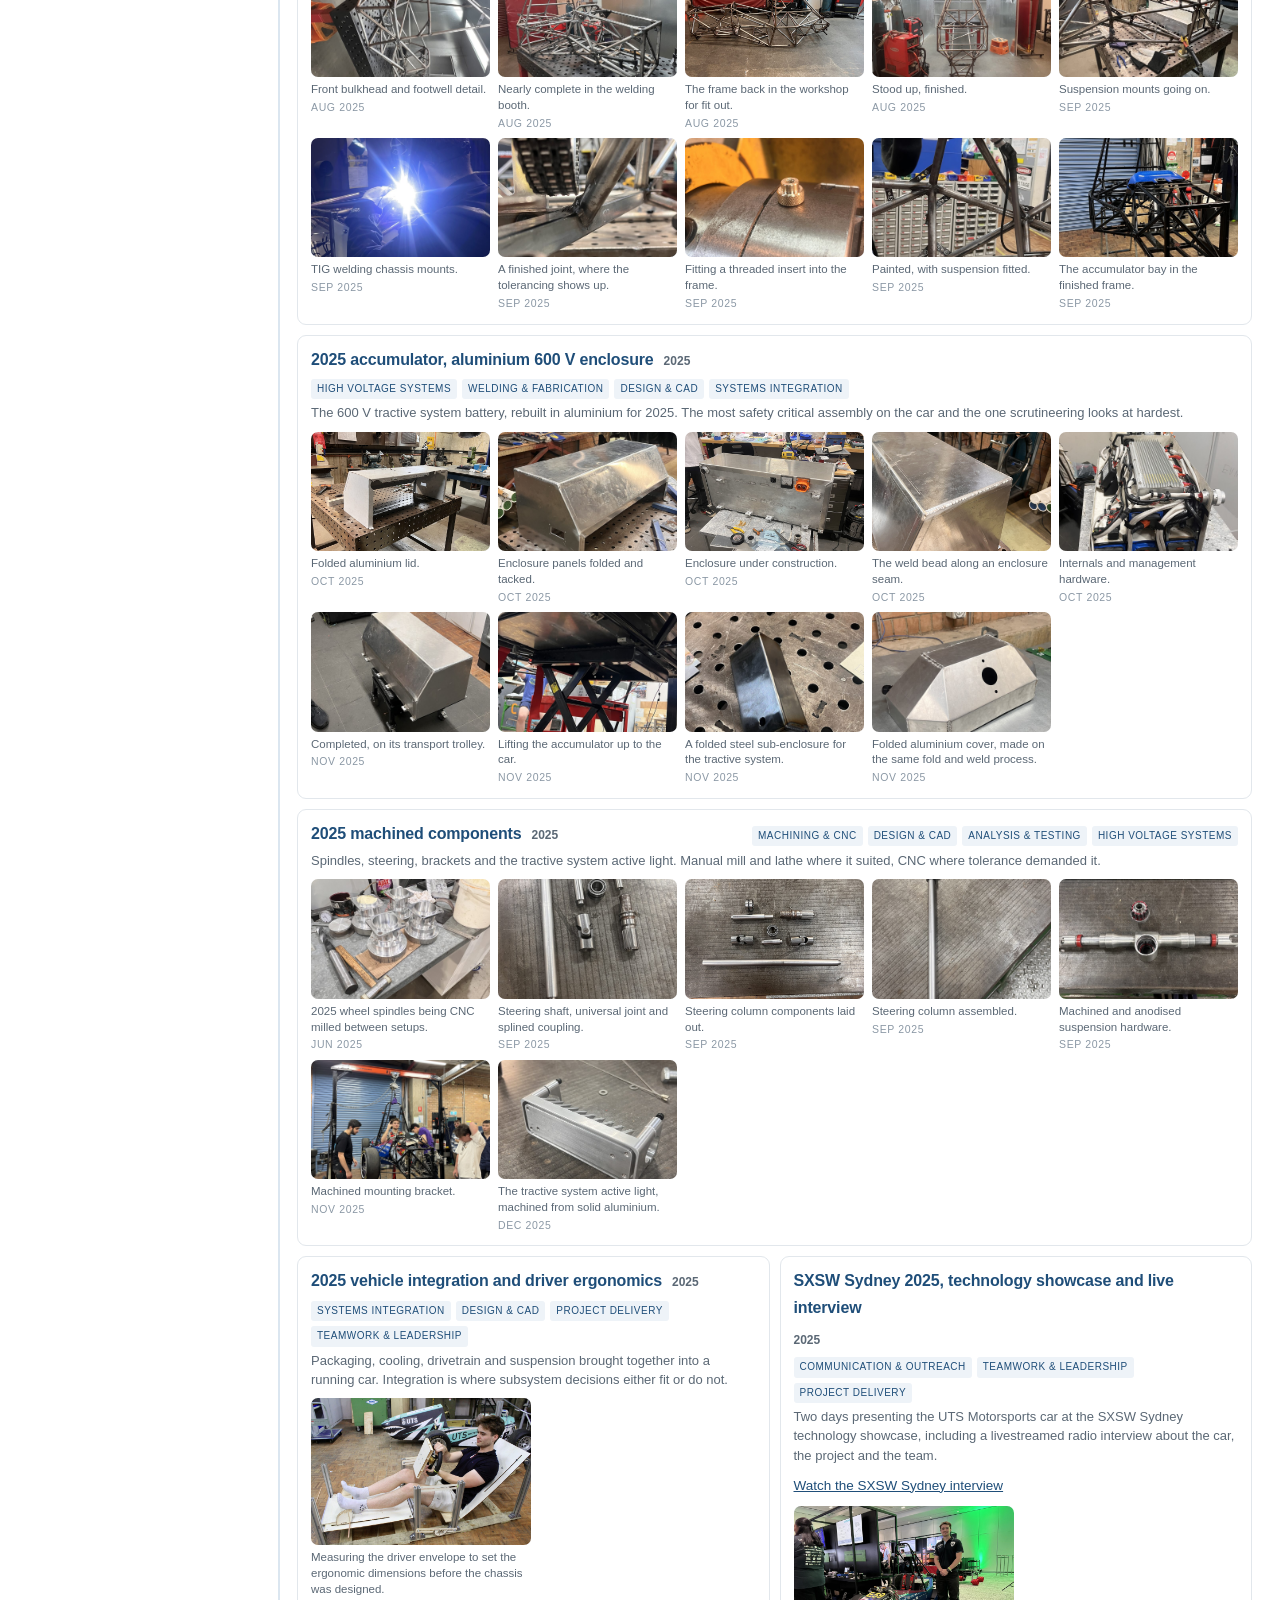
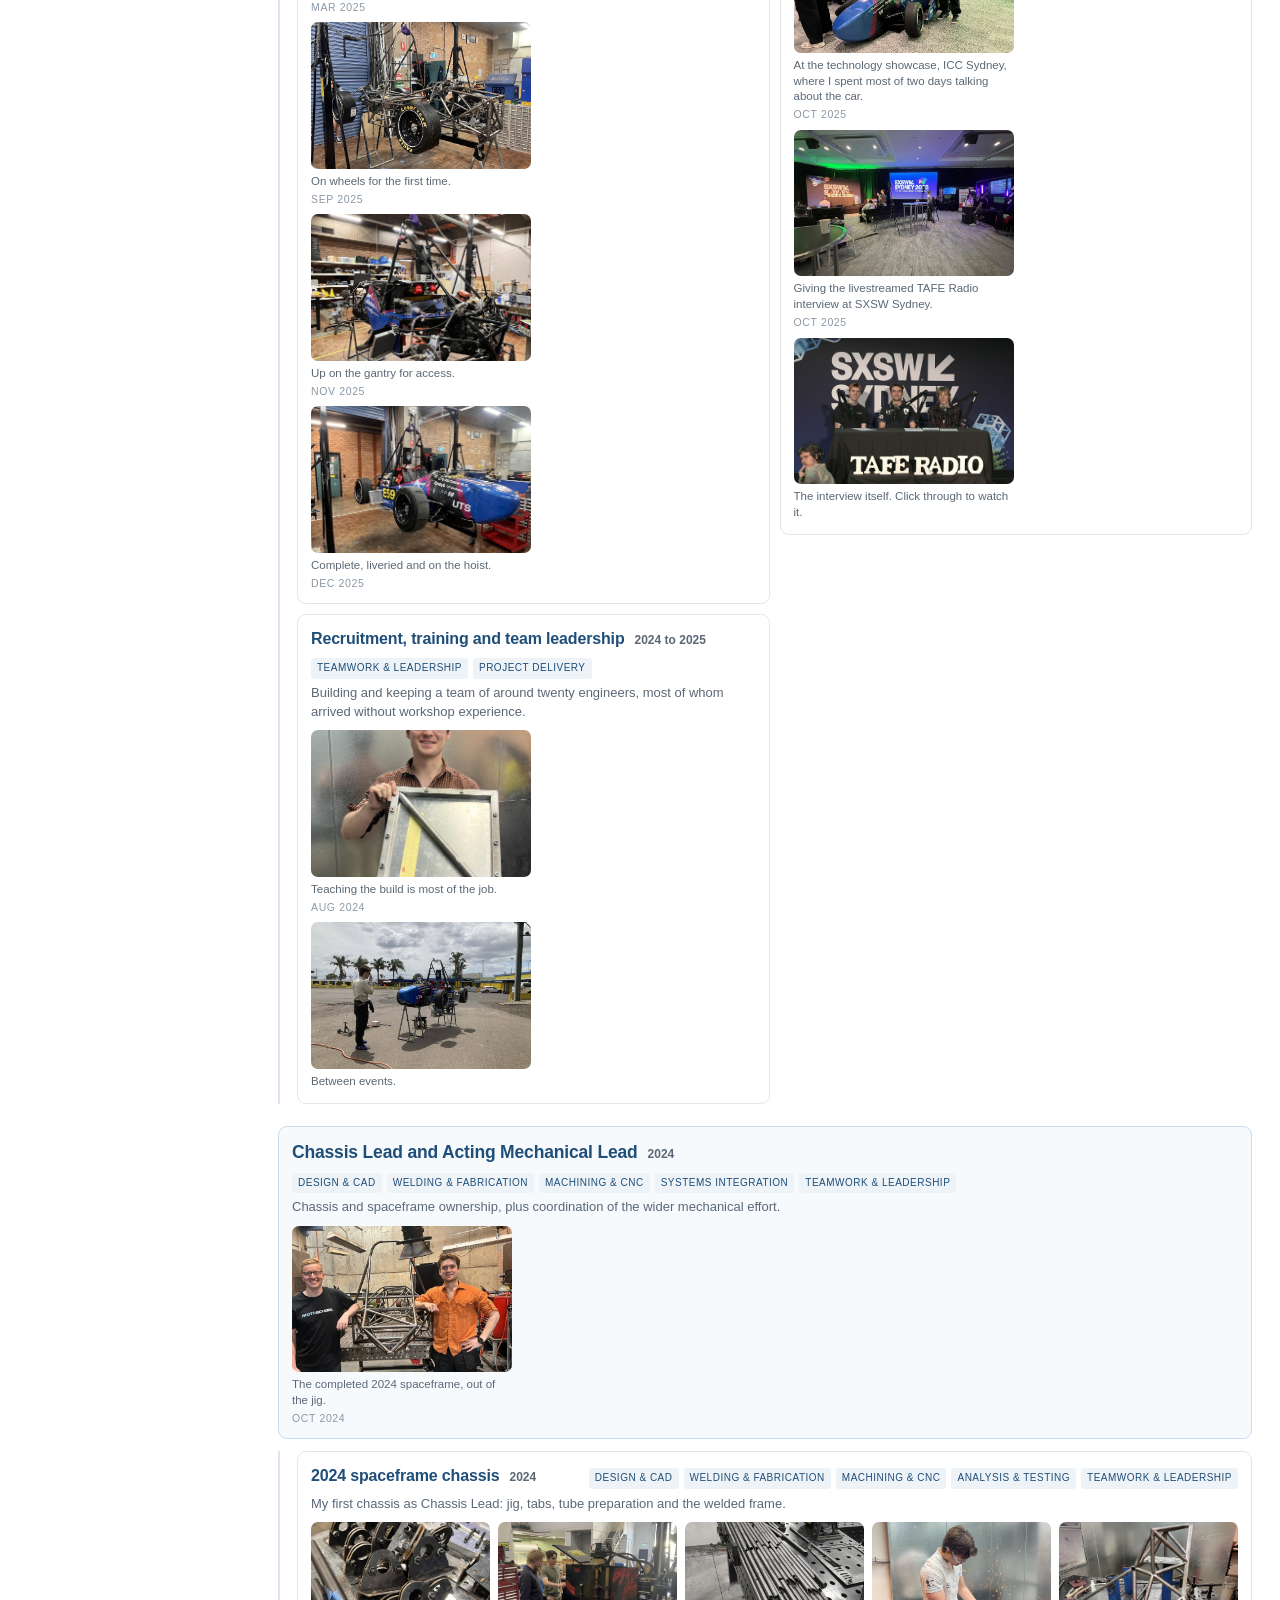
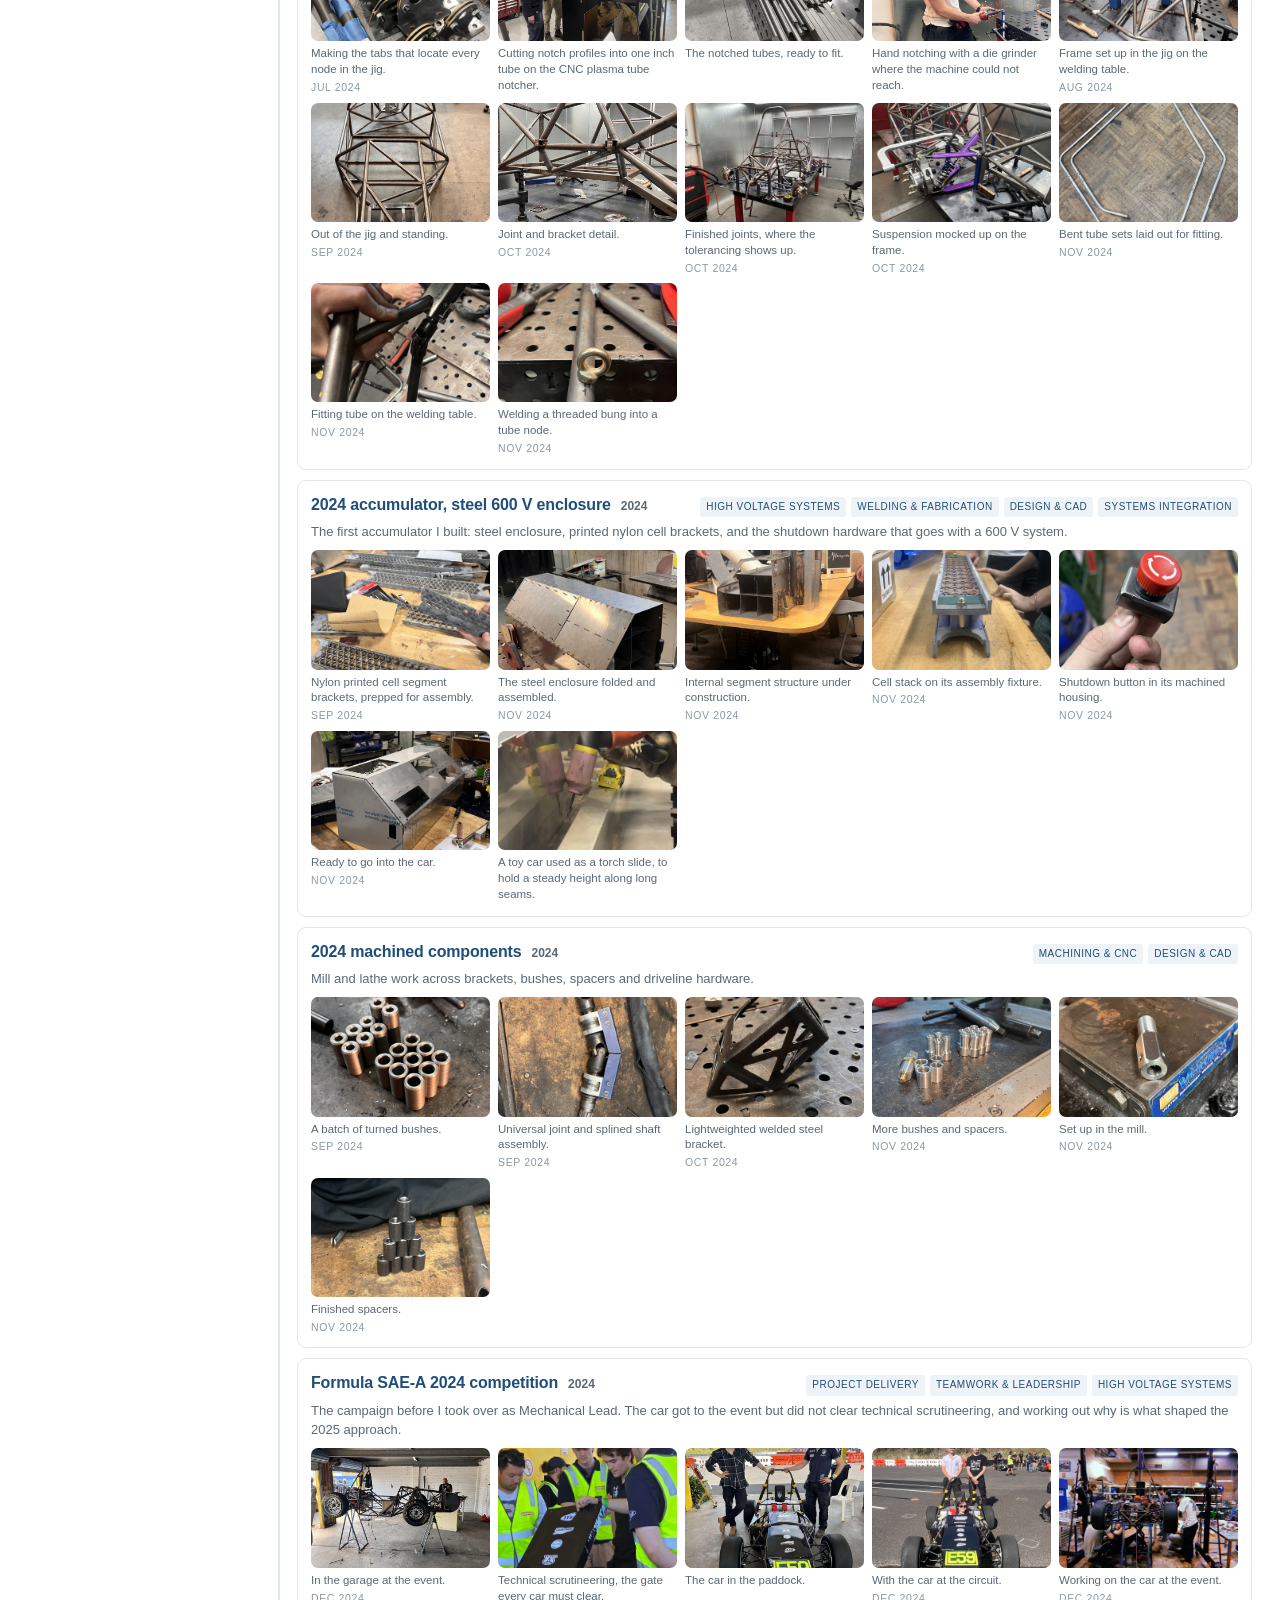
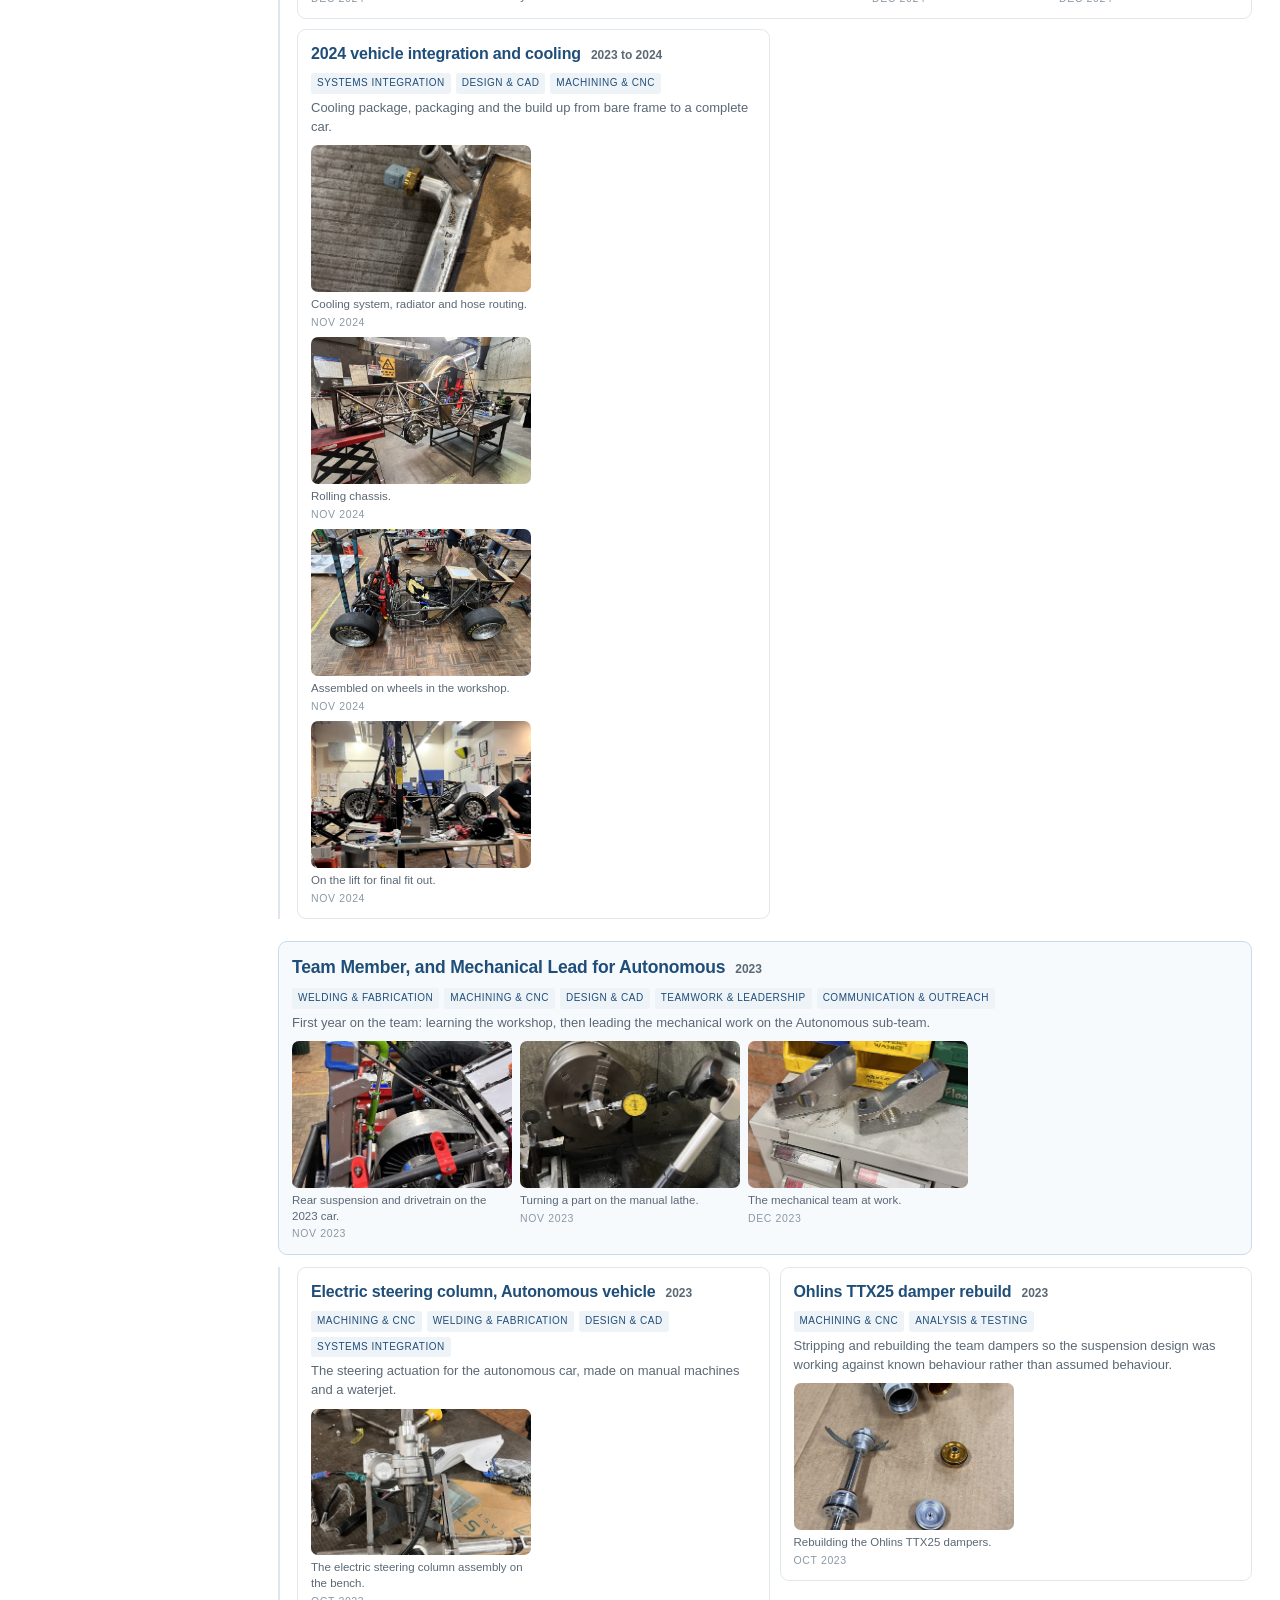
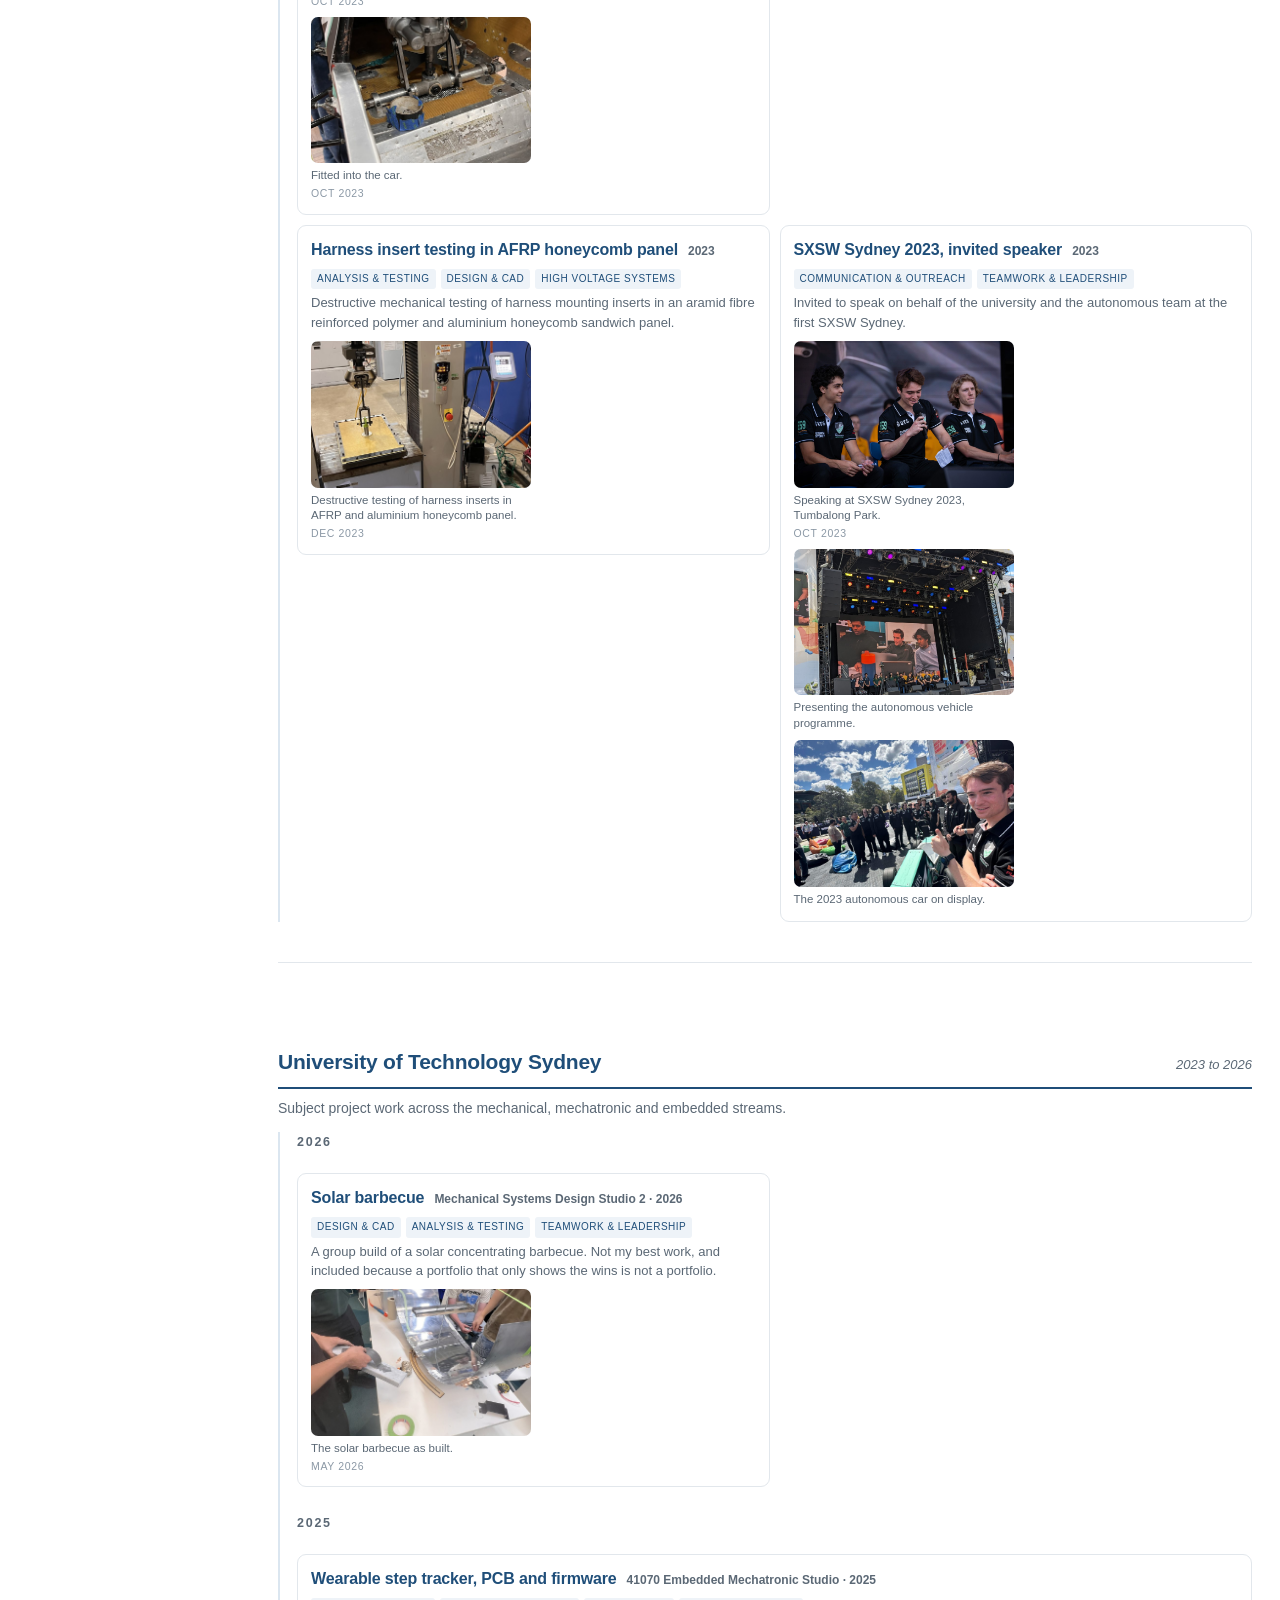
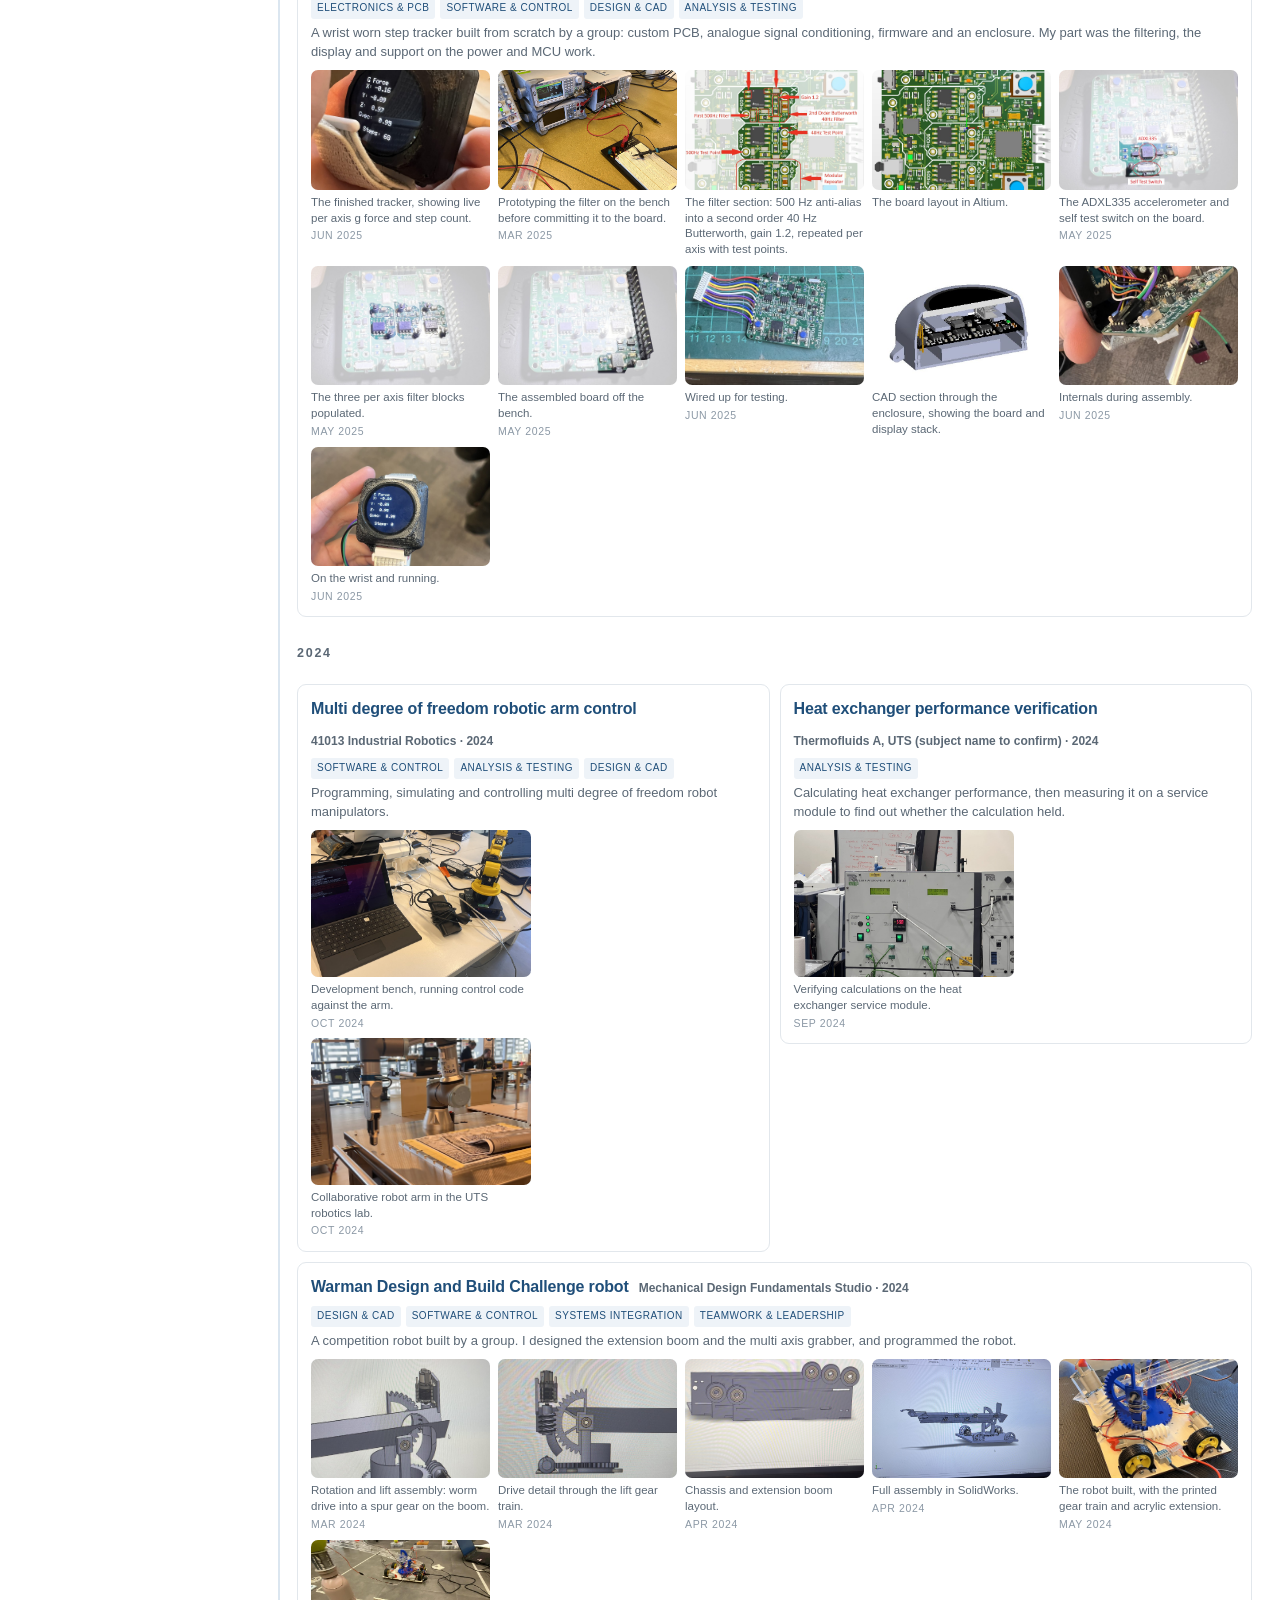
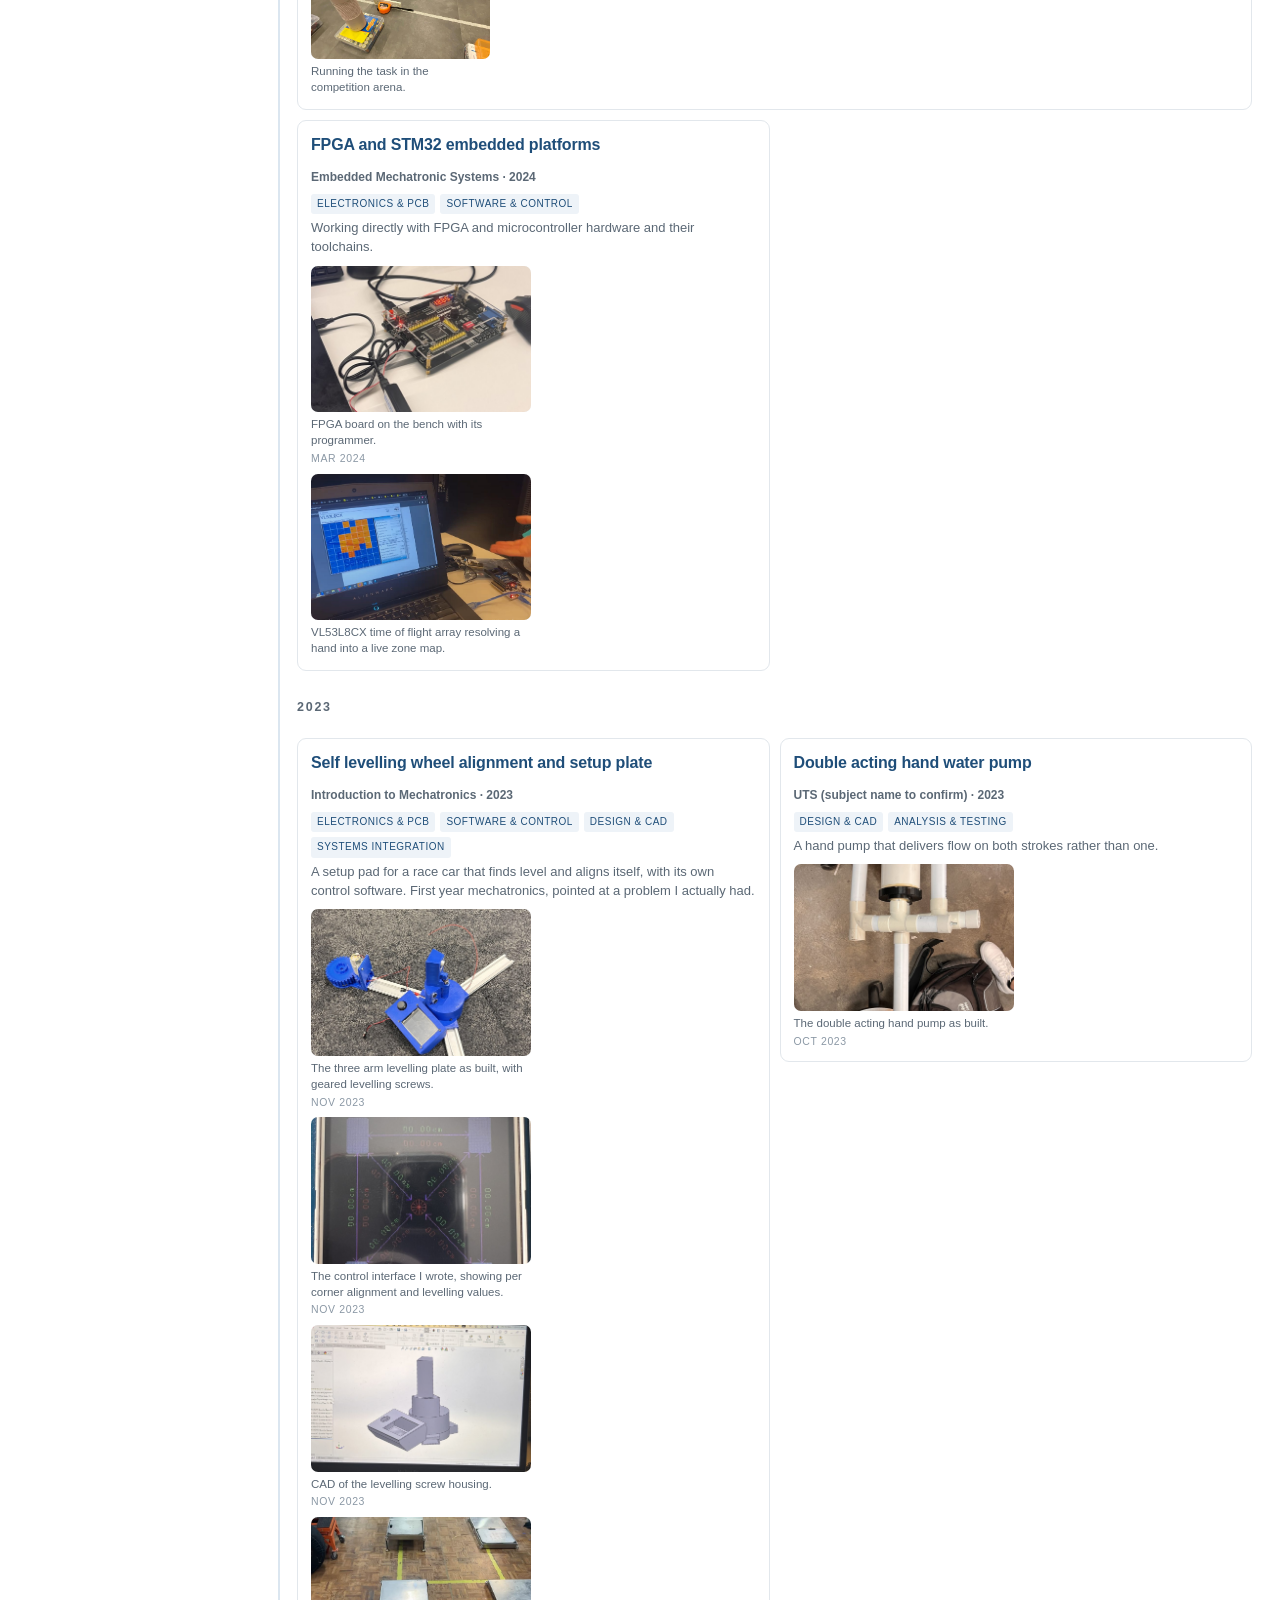
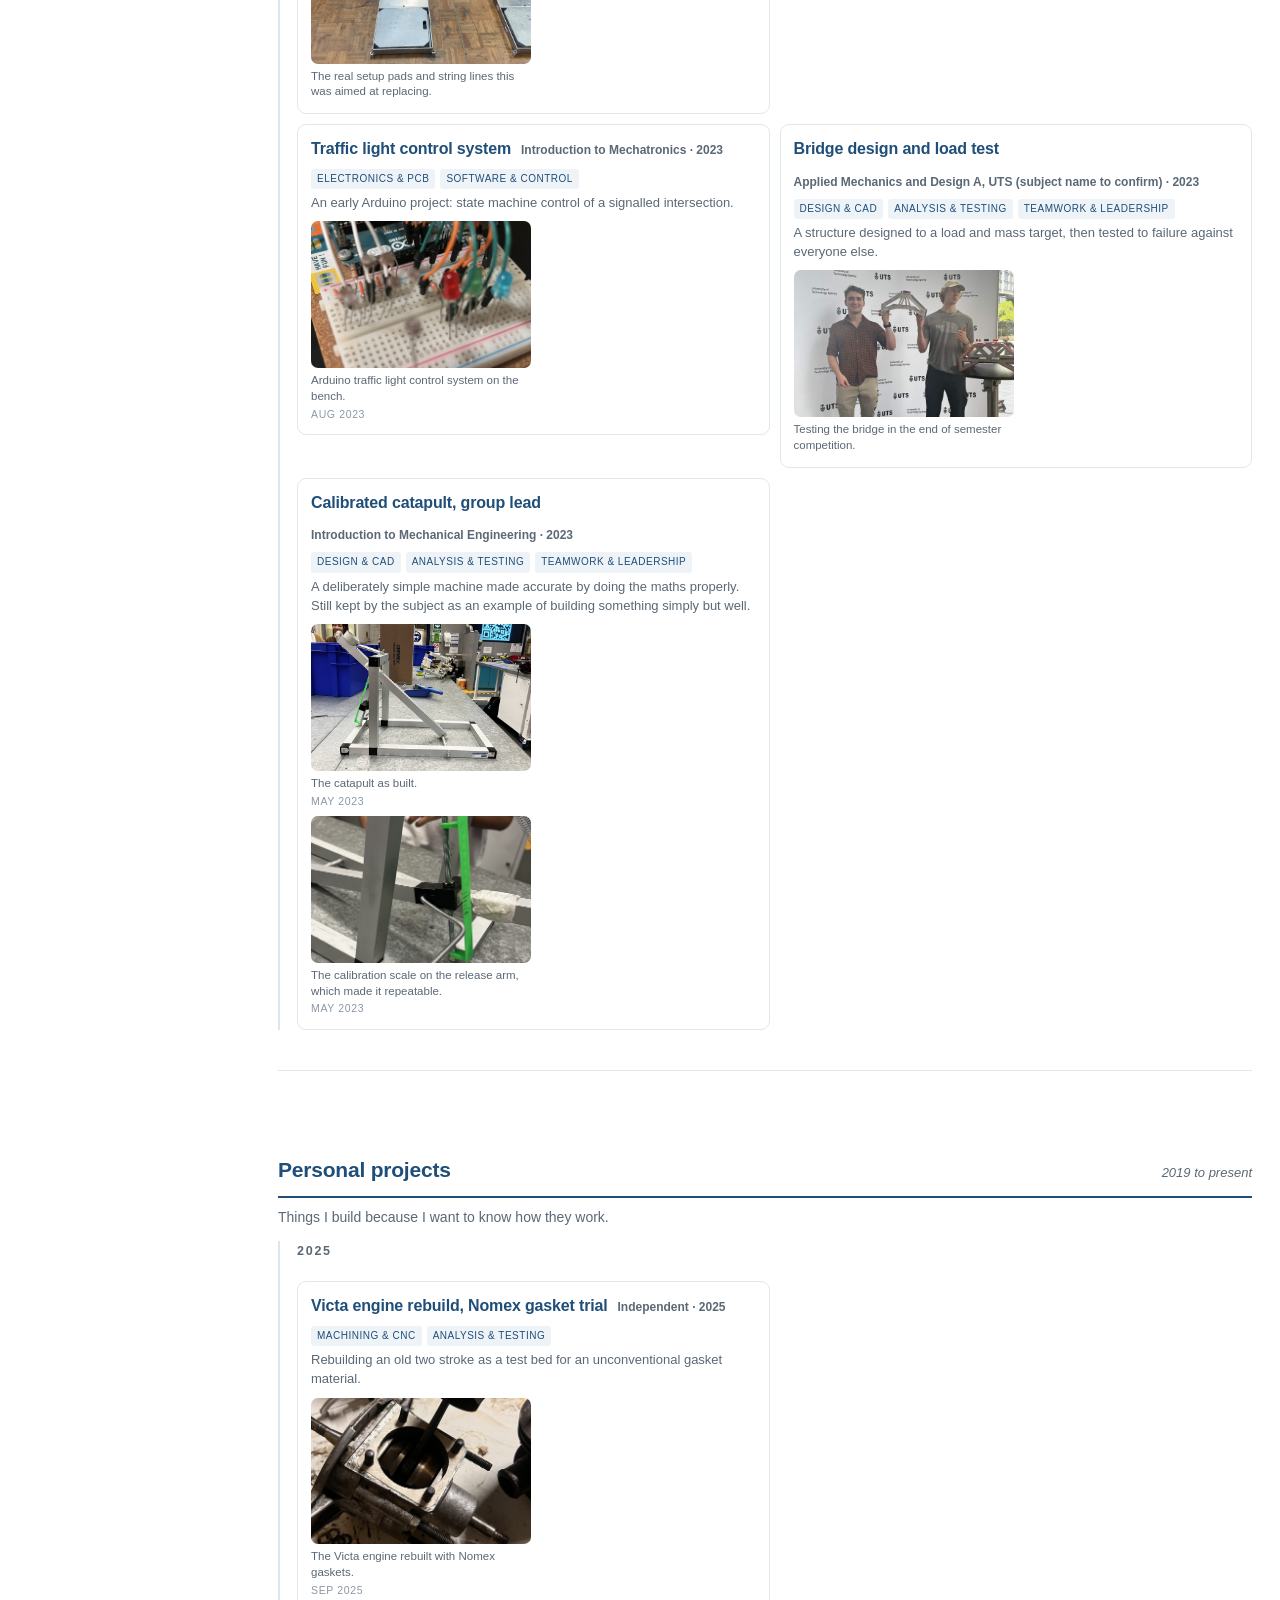
==== commit da22c382: "Reflection and app gone" ====
--- a/experience.html
+++ b/experience.html
@@ -16,8 +16,6 @@
       <a href="index.html">Home</a>
       <a href="experience.html">Experience</a>
       <a href="resume.html">Resume</a>
-      <a href="reflection.html">Reflection</a>
-      <a href="application.html">Application</a>
     </div>
   </div>
 </nav>
@@ -44,7 +42,7 @@
     <h2>Keep going</h2>
     <div class="cards">
       <a class="card" href="resume.html"><b>Resume</b><span>The same work written up as roles, projects and results.</span></a>
-      <a class="card" href="reflection.html"><b>Reflection</b><span>What three years of this actually taught me.</span></a>
+      <a class="card" href="index.html"><b>Home</b><span>Who I am and what this portfolio covers.</span></a>
     </div>
   </div>
 </section>
--- a/assets/site.css
+++ b/assets/site.css
@@ -48,6 +48,9 @@
 h3{font-size:21px;margin:34px 0 4px;letter-spacing:-.01em}
 p{margin:0 0 16px}
 .wrap > p,.skillgroup p,.letter p,.page-head p{max-width:var(--prose)}
+/* standalone lists and role lines follow the same measure as prose */
+section .wrap > ul{max-width:var(--prose)}
+section .wrap > .role{max-width:min(100%,860px)}
 /* landing page introduction: two readable columns instead of one narrow one */
 .prose-cols{columns:2 440px;column-gap:44px;margin-bottom:4px}
 .prose-cols p{max-width:none;break-inside:avoid}
@@ -82,10 +85,10 @@
 .rail-close{display:inline-flex;align-items:center;gap:6px;appearance:none;
   border:1px solid #c8d8e6;background:#fff;color:var(--muted);font:inherit;
   font-size:11.5px;font-weight:600;text-transform:uppercase;letter-spacing:.08em;
-  padding:5px 11px;border-radius:100px;cursor:pointer;margin-bottom:14px}
+  padding:5px 11px;border-radius:100px;cursor:pointer;margin-bottom:10px}
 .rail-close:hover{border-color:var(--accent);color:var(--accent)}
 .filter-label{font-size:11.5px;text-transform:uppercase;letter-spacing:.12em;
-  color:var(--muted);font-weight:700;margin:14px 0 8px}
+  color:var(--muted);font-weight:700;margin:12px 0 6px}
 .filter-label:first-of-type{margin-top:0}
 .chips{display:flex;flex-wrap:wrap;gap:7px}
 .chip{appearance:none;border:1px solid #c8d8e6;background:#fff;color:var(--accent);
@@ -136,7 +139,7 @@
 /* ---------- project cards on the experience page ----------
    Every project keeps a definite boundary. Small ones pair up two across,
    photo heavy ones take the full width, so little space is wasted. */
-.projgrid{display:grid;grid-template-columns:repeat(auto-fill,minmax(420px,1fr));
+.projgrid{display:grid;grid-template-columns:repeat(auto-fill,minmax(min(420px,100%),1fr));
   gap:10px;align-items:start}
 .projgrid > .band{grid-column:1/-1;margin:20px 0 0}
 .projgrid > .band:first-child{margin-top:0}
@@ -188,13 +191,19 @@
 .skill{margin-bottom:10px}
 .skill b{color:var(--ink)}
 .skillgroup{margin-top:22px}
-.skillgroup > h3{margin:0 0 10px;font-size:15px;color:var(--accent);
+.skillgroup > h3,section .wrap > h3{margin:0 0 10px;font-size:15px;color:var(--accent);
   text-transform:uppercase;letter-spacing:.08em}
-.skillcols{display:grid;grid-template-columns:repeat(auto-fit,minmax(420px,1fr));gap:0 40px}
-
-.entries{display:grid;grid-template-columns:repeat(auto-fill,minmax(430px,1fr));
-  gap:16px;align-items:start}
-.entries.is-summary{grid-template-columns:1fr;gap:0}
+section .wrap > h3{margin:34px 0 10px}
+.skillcols{display:grid;grid-template-columns:repeat(auto-fit,minmax(min(420px,100%),1fr));gap:0 40px}
+
+/* Entries flow in balanced columns rather than grid rows, so a short entry
+   beside a long one no longer leaves the row's worth of empty space. */
+.entries{display:block}
+.entrygroup{columns:2 380px;column-gap:16px;margin:0}
+.entrygroup .entry{break-inside:avoid;-webkit-column-break-inside:avoid;
+  margin:0 0 16px;width:100%}
+.entries.is-summary .entrygroup{columns:1}
+.entries.is-summary .entrygroup .entry{margin:0}
 .entry.sum{padding:0;border:0;border-bottom:1px solid var(--line);border-radius:0}
 .entry.sum.is-role{background:none}
 .sumrow{display:flex;align-items:baseline;gap:12px;width:100%;appearance:none;border:0;
@@ -213,7 +222,6 @@
 .sum-w{font-size:12.5px;color:var(--muted);font-style:italic;white-space:nowrap}
 .sumbody{padding:2px 4px 16px 20px}
 .sumbody ul{margin-top:0}
-.entries > .band{grid-column:1/-1}
 .entry{margin:0;padding:18px 20px;border:1px solid var(--line);border-radius:10px}
 .entry.is-role{border-color:#c8d8e6;background:#fbfdfe}
 .entry-org{font-size:13px;color:var(--muted);font-weight:600;
@@ -225,7 +233,6 @@
 .entry li{font-size:14.5px}
 .entry li.hit{background:#fff8e1;box-shadow:-3px 0 0 #f0b429;
   padding-left:9px;margin-left:-12px;border-radius:2px}
-.entry ul.is-short li:nth-child(n+3){display:none}
 .acts{display:flex;flex-wrap:wrap;gap:8px;margin-top:12px}
 .pill{appearance:none;display:inline-flex;align-items:center;border:1px solid #c8d8e6;
   background:#fff;color:var(--accent);font:inherit;font-size:12.5px;font-weight:600;
@@ -236,6 +243,34 @@
 .gallery.mini figcaption{font-size:11px}
 .gallery.mini .shot-date{font-size:9.5px}
 
+/* ---------- resume grouped by organisation ----------
+   org header, the role that ran the period, then that period's projects
+   indented under it so nothing floats loose. */
+.og{margin:0 0 42px}
+.og:last-child{margin-bottom:0}
+.og-head{display:flex;justify-content:space-between;align-items:baseline;gap:8px 18px;
+  flex-wrap:wrap;border-bottom:2px solid var(--accent);padding-bottom:8px}
+.og-head h3{margin:0;font-size:21px;color:var(--accent);letter-spacing:-.01em}
+.og-when{font-size:13px;color:var(--muted);font-style:italic;white-space:nowrap}
+.og-note{margin:8px 0 0;color:var(--muted);font-size:14px;max-width:var(--prose)}
+.og-role{margin:22px 0 0}
+.og-role > .entry.is-role{border:0;background:none;padding:0;border-radius:0}
+.og-role > .entry.is-role > .role strong{font-size:17.5px}
+.og-role > .entry.is-role > ul,.og-role > .entry.is-role > .acts{max-width:var(--prose)}
+.og-kids{margin:12px 0 0;padding-left:17px;border-left:2px solid #dbe6f0}
+.og-kids > .entry.sum:last-child{border-bottom:0}
+.og-kids .band.year.sub{margin:16px 0 0;border-bottom:0}
+.og-kids .band.year.sub:first-child{margin-top:0}
+.og-kids .entry.proj{margin:12px 0 0}
+.og-kids .sum-t{font-size:15px}
+.og-kids .sumbody{padding-bottom:14px}
+.og-kids .sumbody ul,.og-kids .entry.proj ul{max-width:var(--prose)}
+.og-kids .projgrid{margin:0}
+.og-role > .projcard{margin:18px 0 0}
+.projcard.is-role{border-color:#c8dcee;background:#f7fafd}
+.projcard.is-role h4{font-size:17.5px}
+.og .stats{margin:14px 0 0}
+
 .todo{background:#fff8e1;border-left:3px solid #f0b429;padding:12px 14px;
   border-radius:3px;font-size:14px;color:#6b4c00;margin:12px 0;max-width:var(--prose)}
 
@@ -262,14 +297,19 @@
   .nav-in{min-height:54px;padding:8px 20px}
   .wrap,.banner-cap,.filterbar-in{padding-left:18px;padding-right:18px}
   .entry{padding:16px}
+  .og-kids{padding-left:10px}
+  .og-head h3{font-size:19px}
   .projcard{padding:13px 13px 14px;margin:12px 0}
   .nav-controls{gap:12px;width:100%;padding:2px 0 8px;flex-wrap:nowrap;
-    overflow-x:auto;-webkit-overflow-scrolling:touch;scrollbar-width:none}
+    overflow-x:auto;-webkit-overflow-scrolling:touch;scrollbar-width:none;
+    -webkit-mask-image:linear-gradient(to right,#000 calc(100% - 26px),transparent);
+    mask-image:linear-gradient(to right,#000 calc(100% - 26px),transparent)}
   .nav-controls::-webkit-scrollbar{display:none}
   .seg{gap:6px;flex:none}
   .seg-l{font-size:9.5px}
   .seg-b button{font-size:12px;padding:5px 9px}
-  .nav-links{gap:16px;font-size:14px}
+  .nav-links{gap:12px}
+  .nav-links a{font-size:13.5px}
   .gallery,.projcard .gallery{grid-template-columns:repeat(auto-fill,minmax(140px,1fr));gap:10px}
   .wide{grid-column:1/-1}
   .ghead{grid-column:1/-1}
@@ -288,9 +328,9 @@
     content:"Arlo Berry";display:block;font-weight:700;letter-spacing:.05em;
     font-size:13px;text-transform:uppercase;color:var(--accent);margin-bottom:14px;
   }
-  .chips{flex-direction:column;gap:5px}
-  .chip{width:100%;border-radius:7px;padding:8px 12px;font-size:13.5px}
-  .chips.tight .chip{padding:6px 12px;font-size:13px}
+  .chips{flex-direction:column;gap:4px}
+  .chip{width:100%;border-radius:7px;padding:6px 12px;font-size:13.5px}
+  .chips.tight .chip{padding:4px 12px;font-size:12.5px}
   .sortsel{max-width:none}
   .brand{display:none}
   .nav-in{justify-content:space-between}
@@ -307,8 +347,13 @@
   body.filtering [data-skills]{opacity:1}
   .entries{display:block}
   .entry{border:0;padding:0;background:none;break-inside:avoid;margin-bottom:16px}
-  .entry ul[hidden]{display:block!important}
-  .expander{display:none}
+  .entry ul[hidden],.sumbody[hidden]{display:block!important}
+  .sum-c{display:none}
+  .sumrow{padding:0;border-left:0}
+  .entry.sum{border-bottom:0}
+  .og-kids{border-left:0;padding-left:14px}
+  .og{break-inside:auto}
+  .og-head{break-after:avoid}
   .entry li.hit,
   body.filtering p[data-skills].hit,
   body.filtering div[data-skills].hit{background:none;box-shadow:none;margin-left:0;padding-left:0}
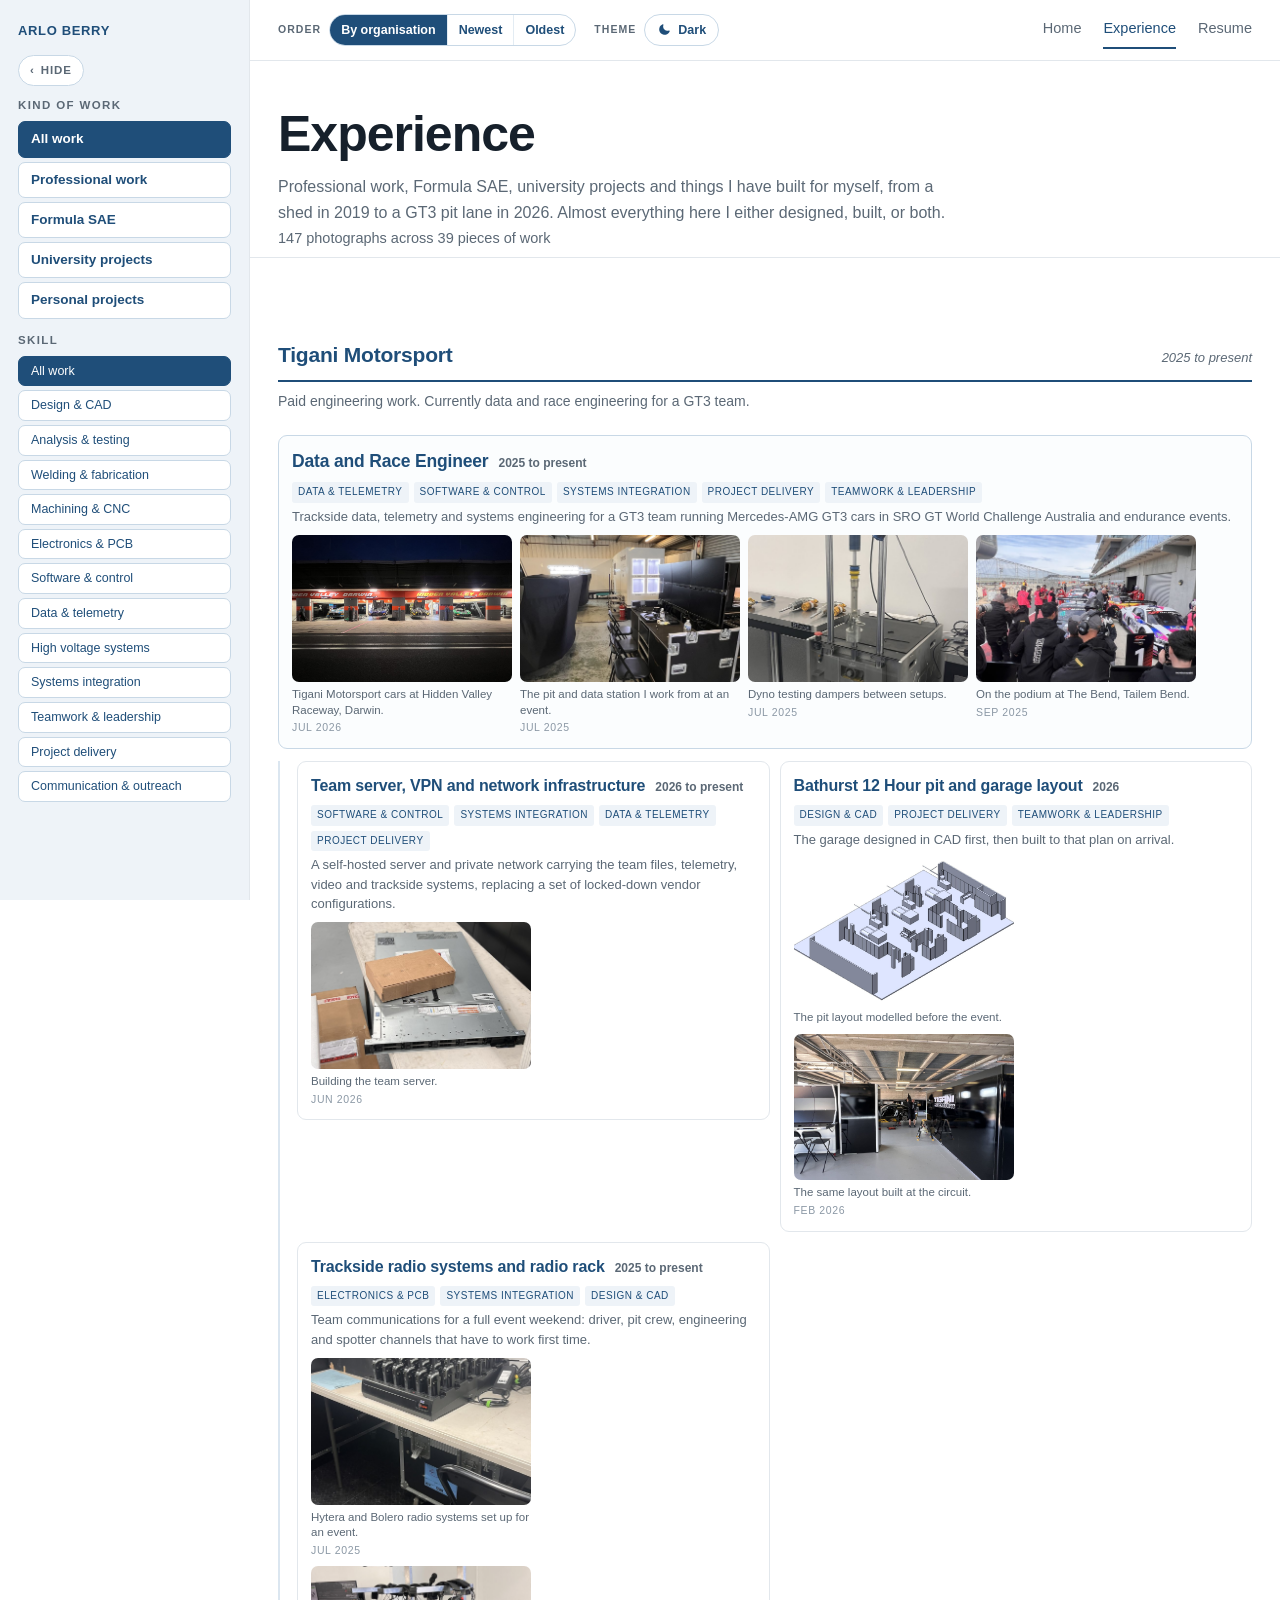
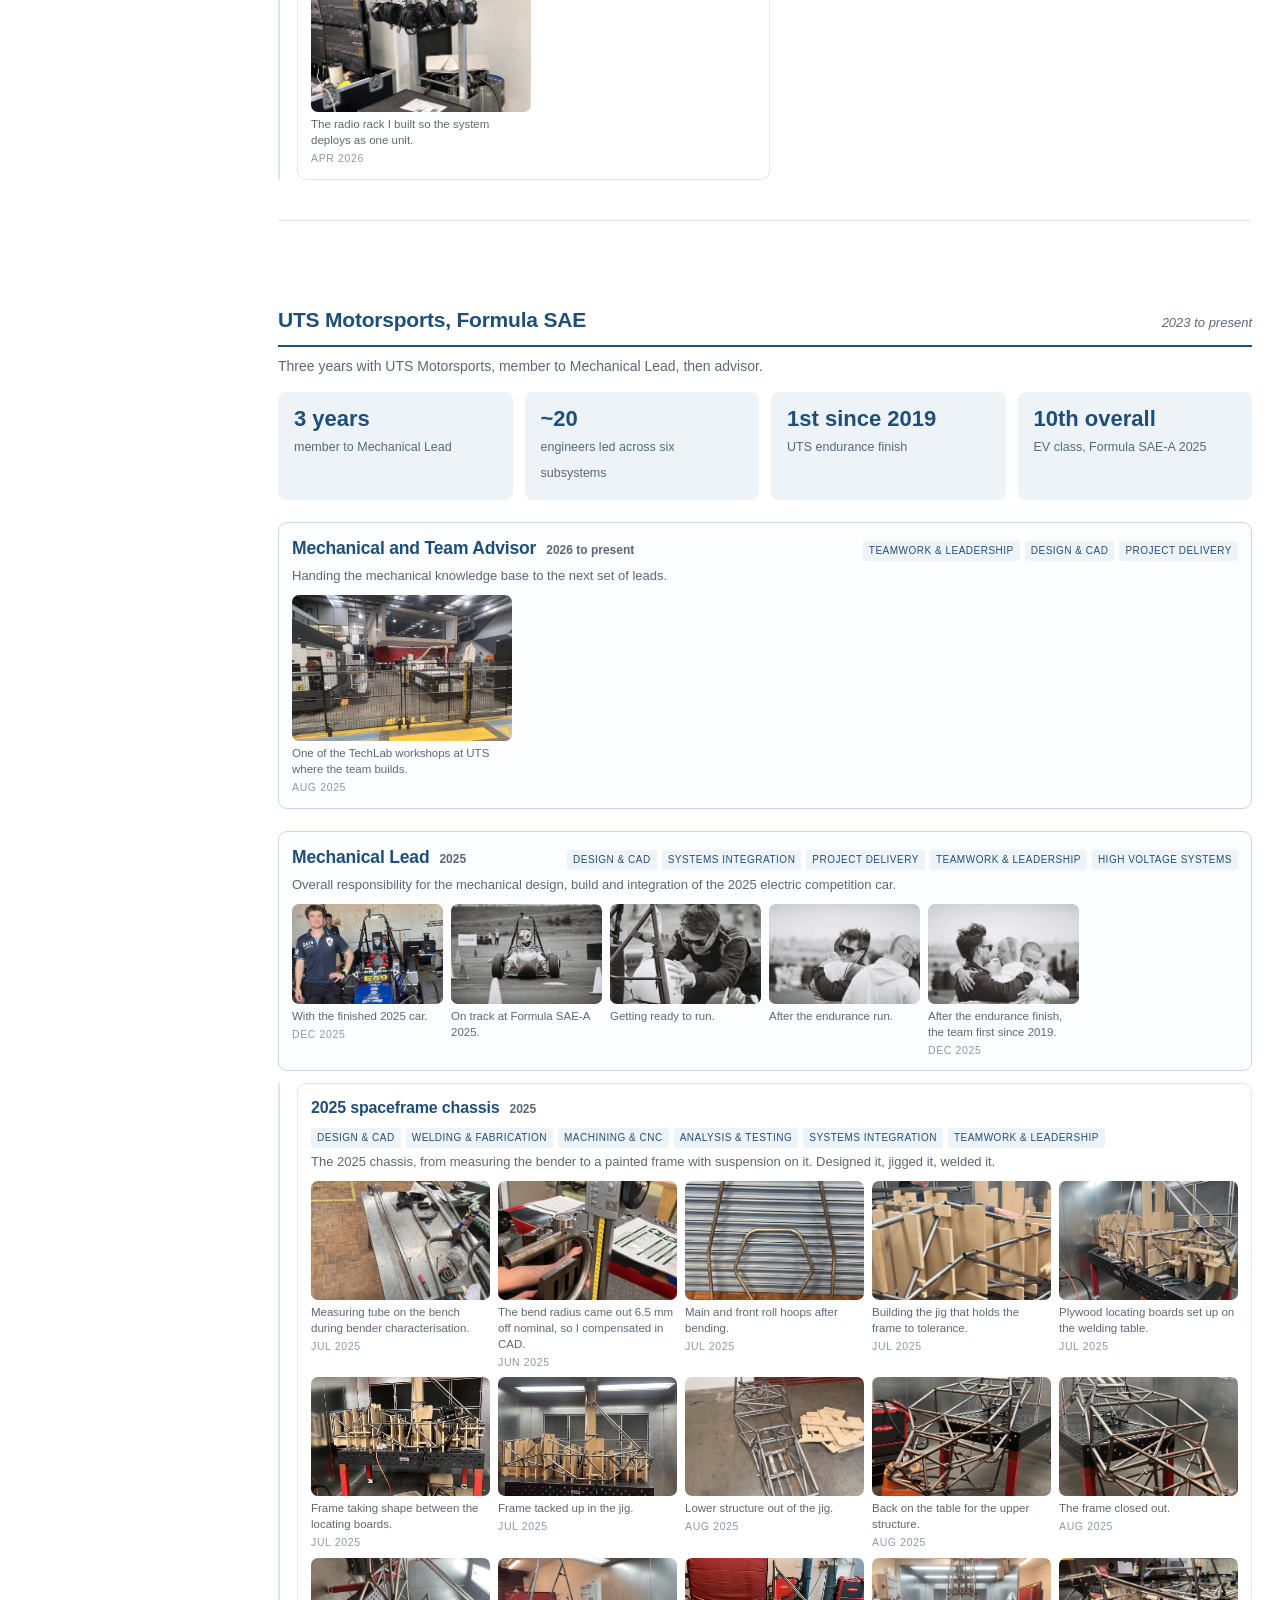
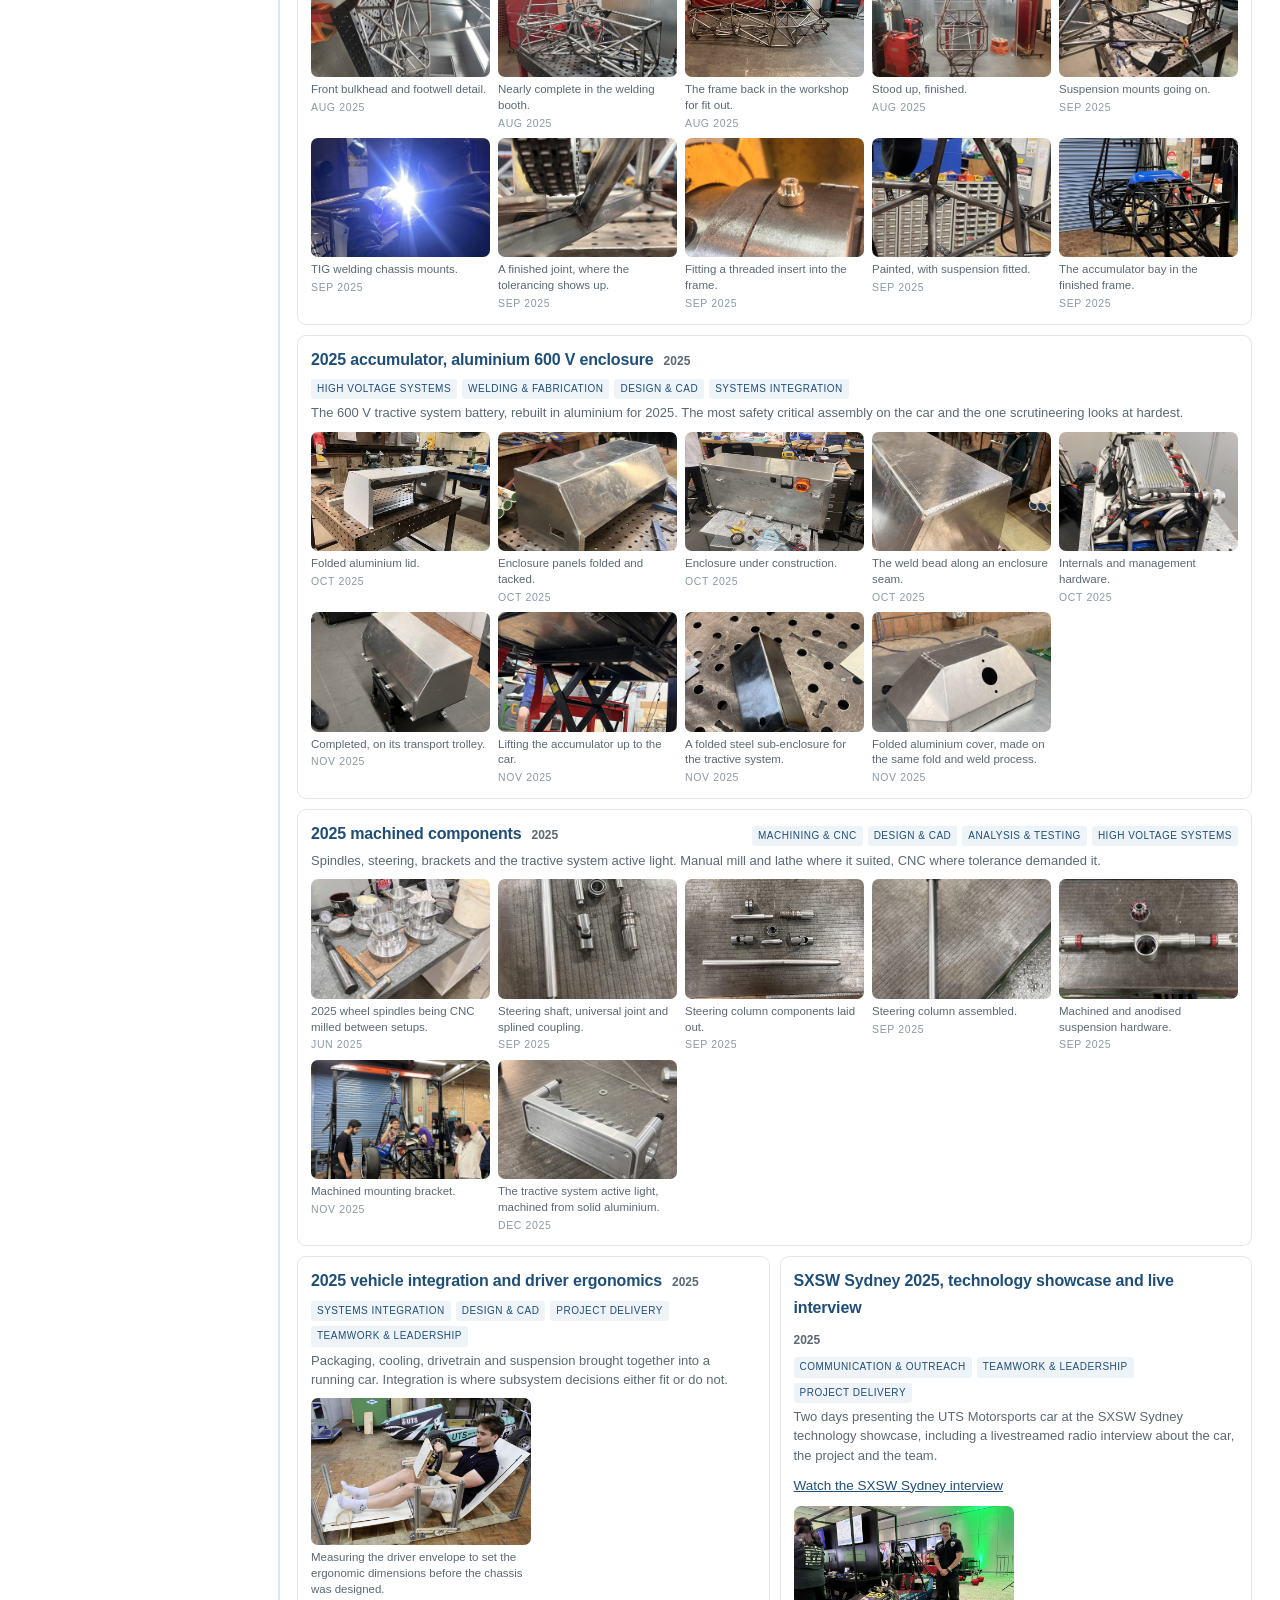
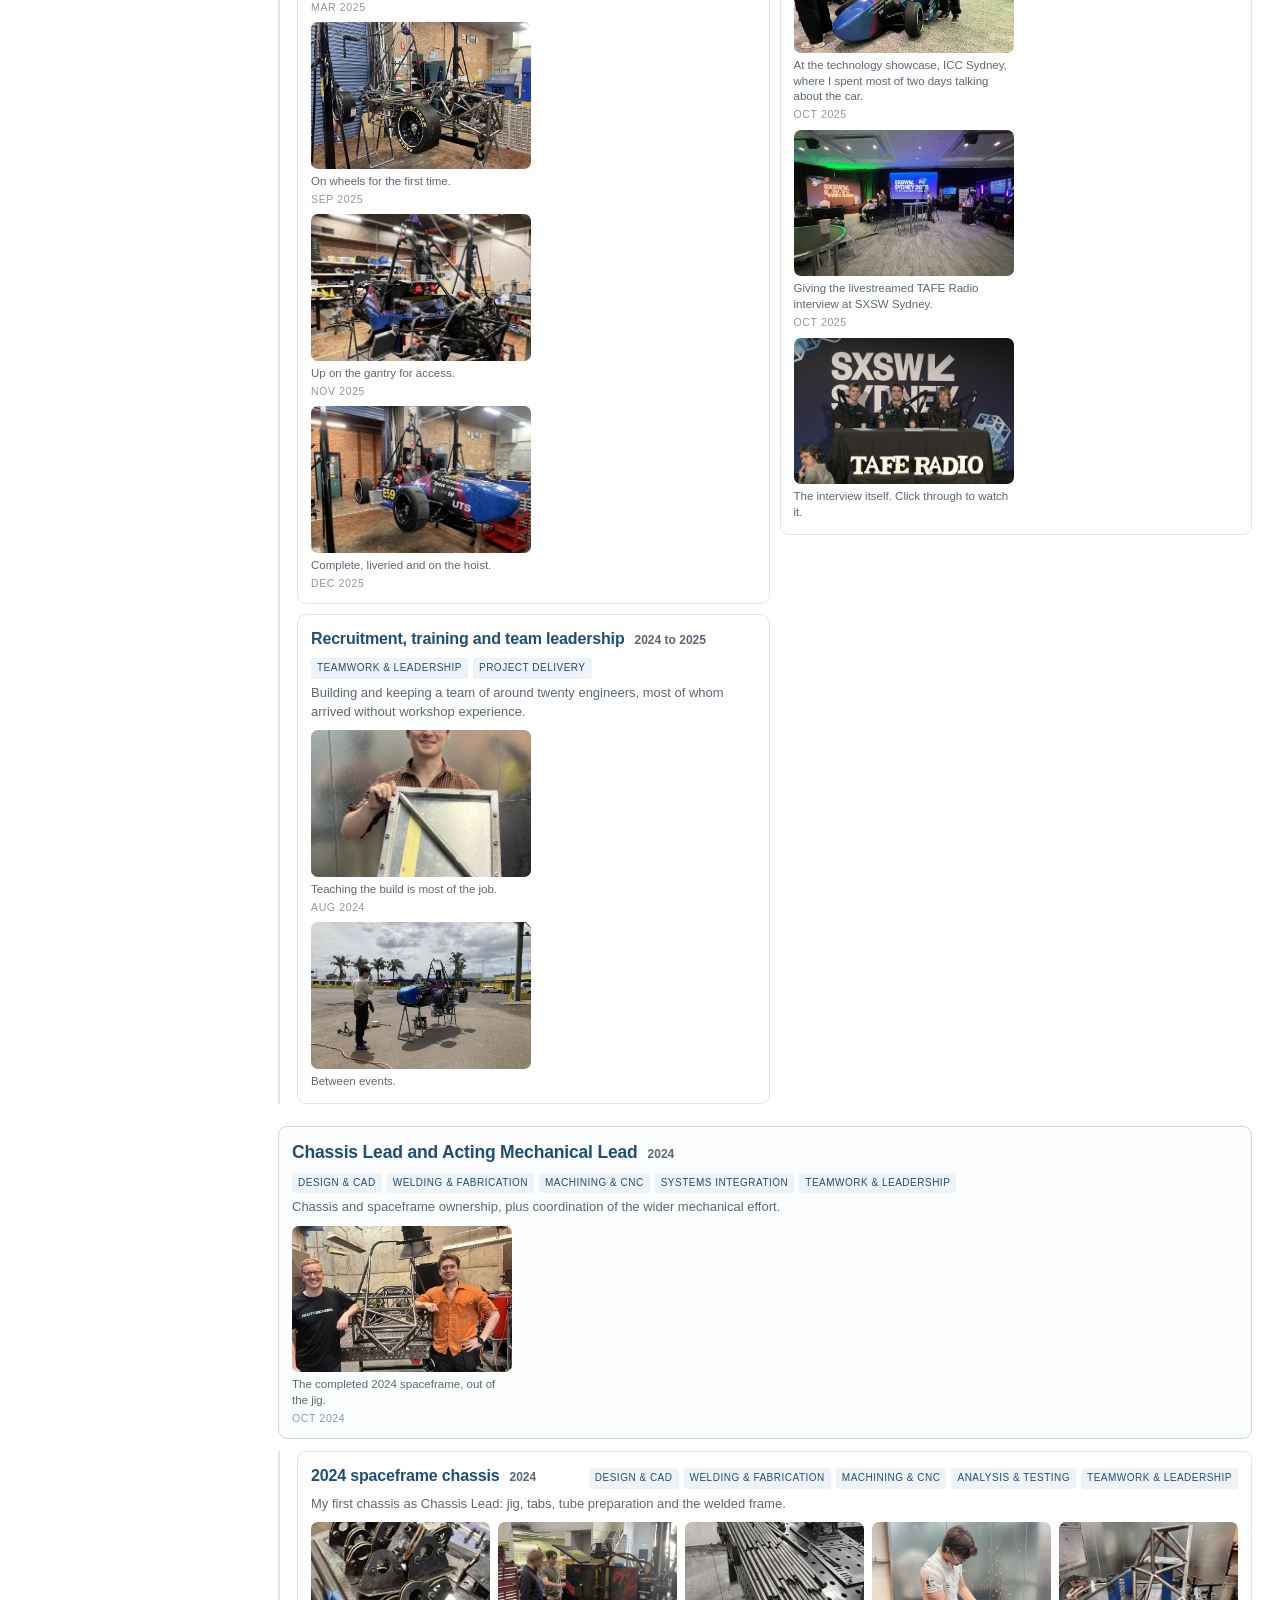
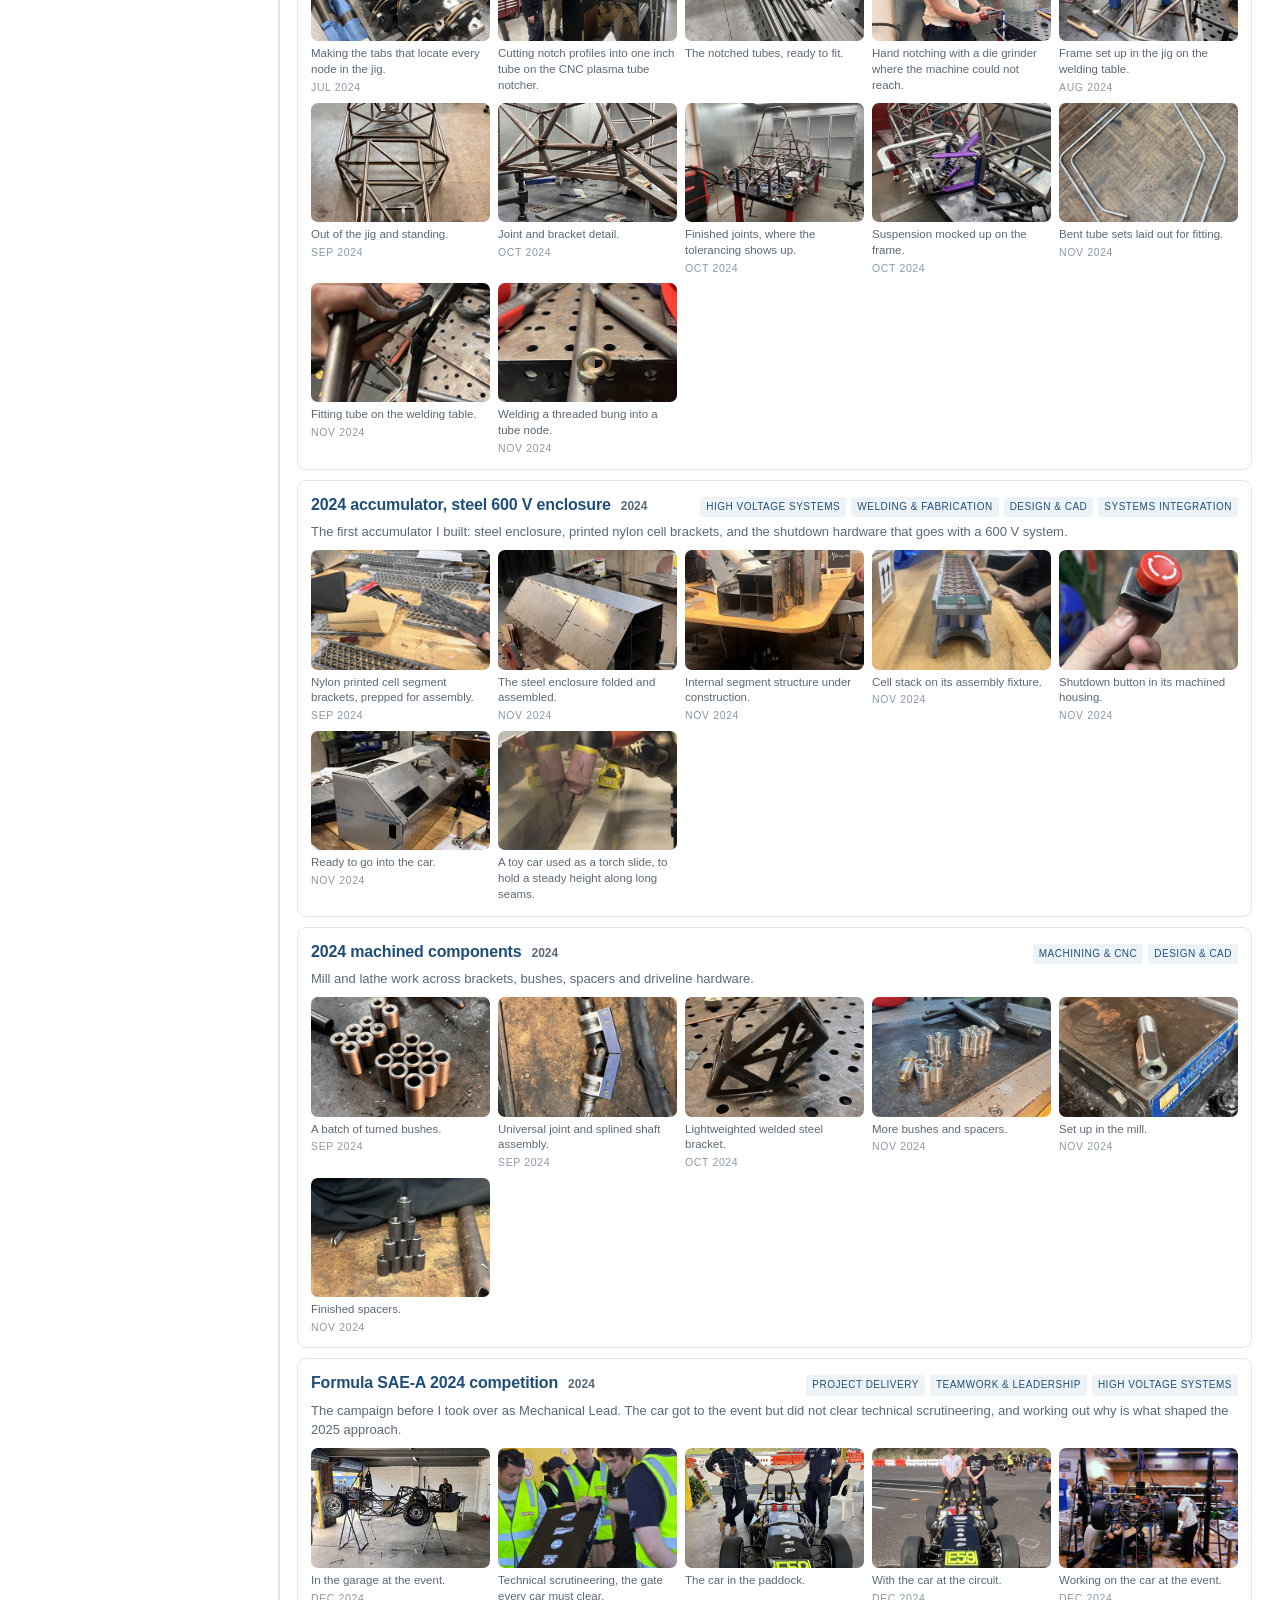
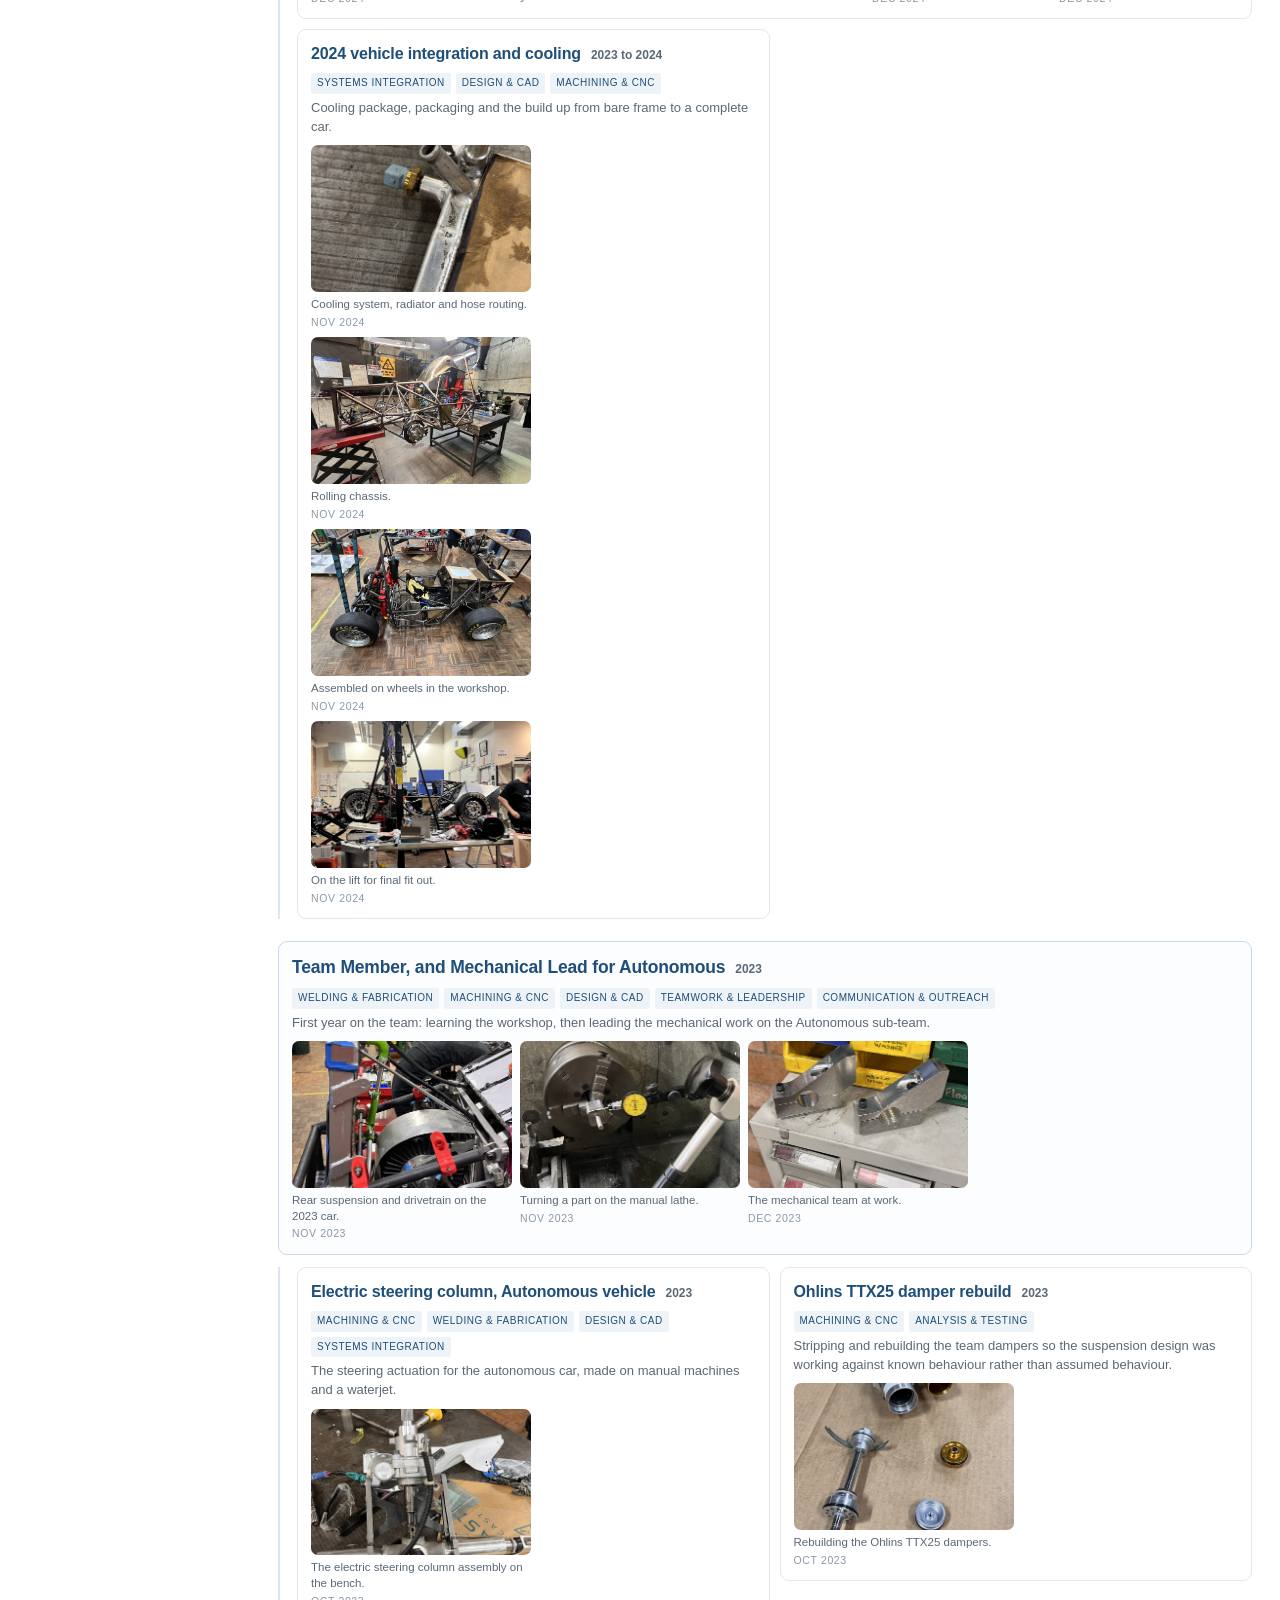
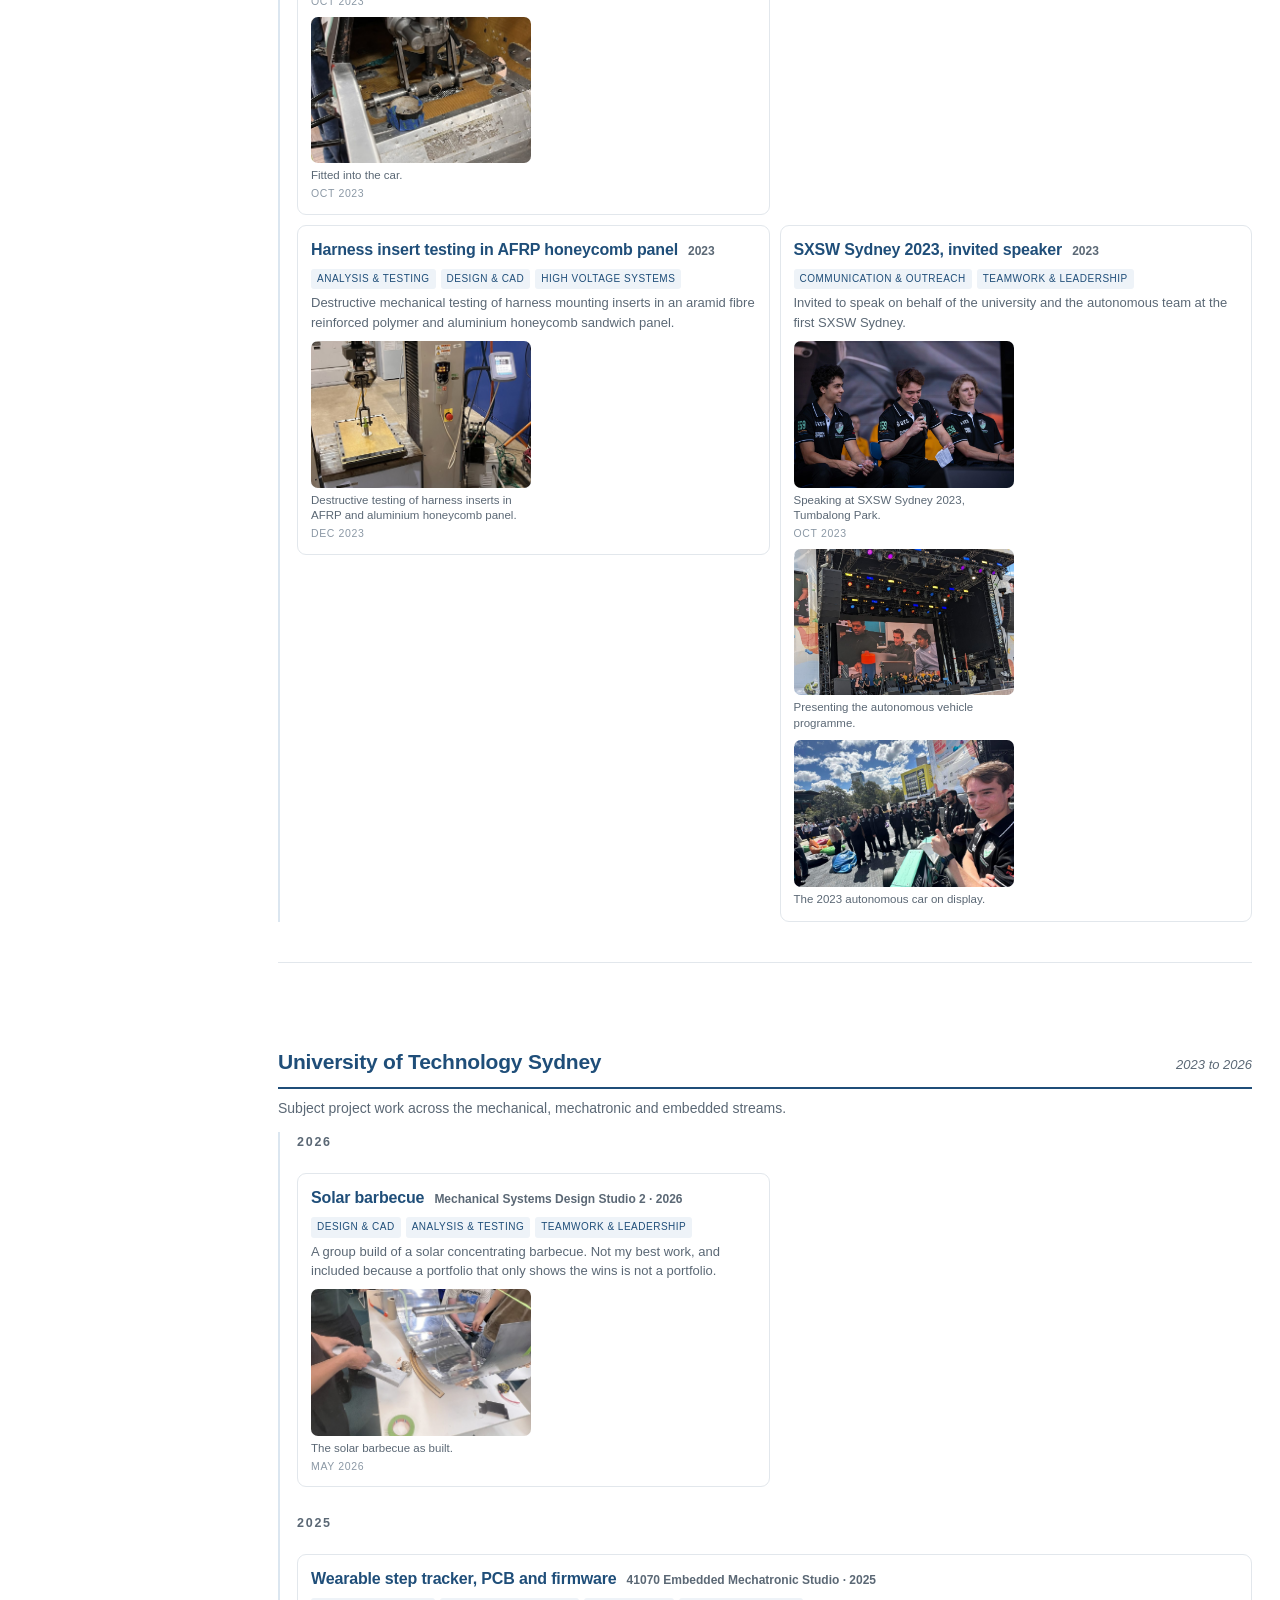
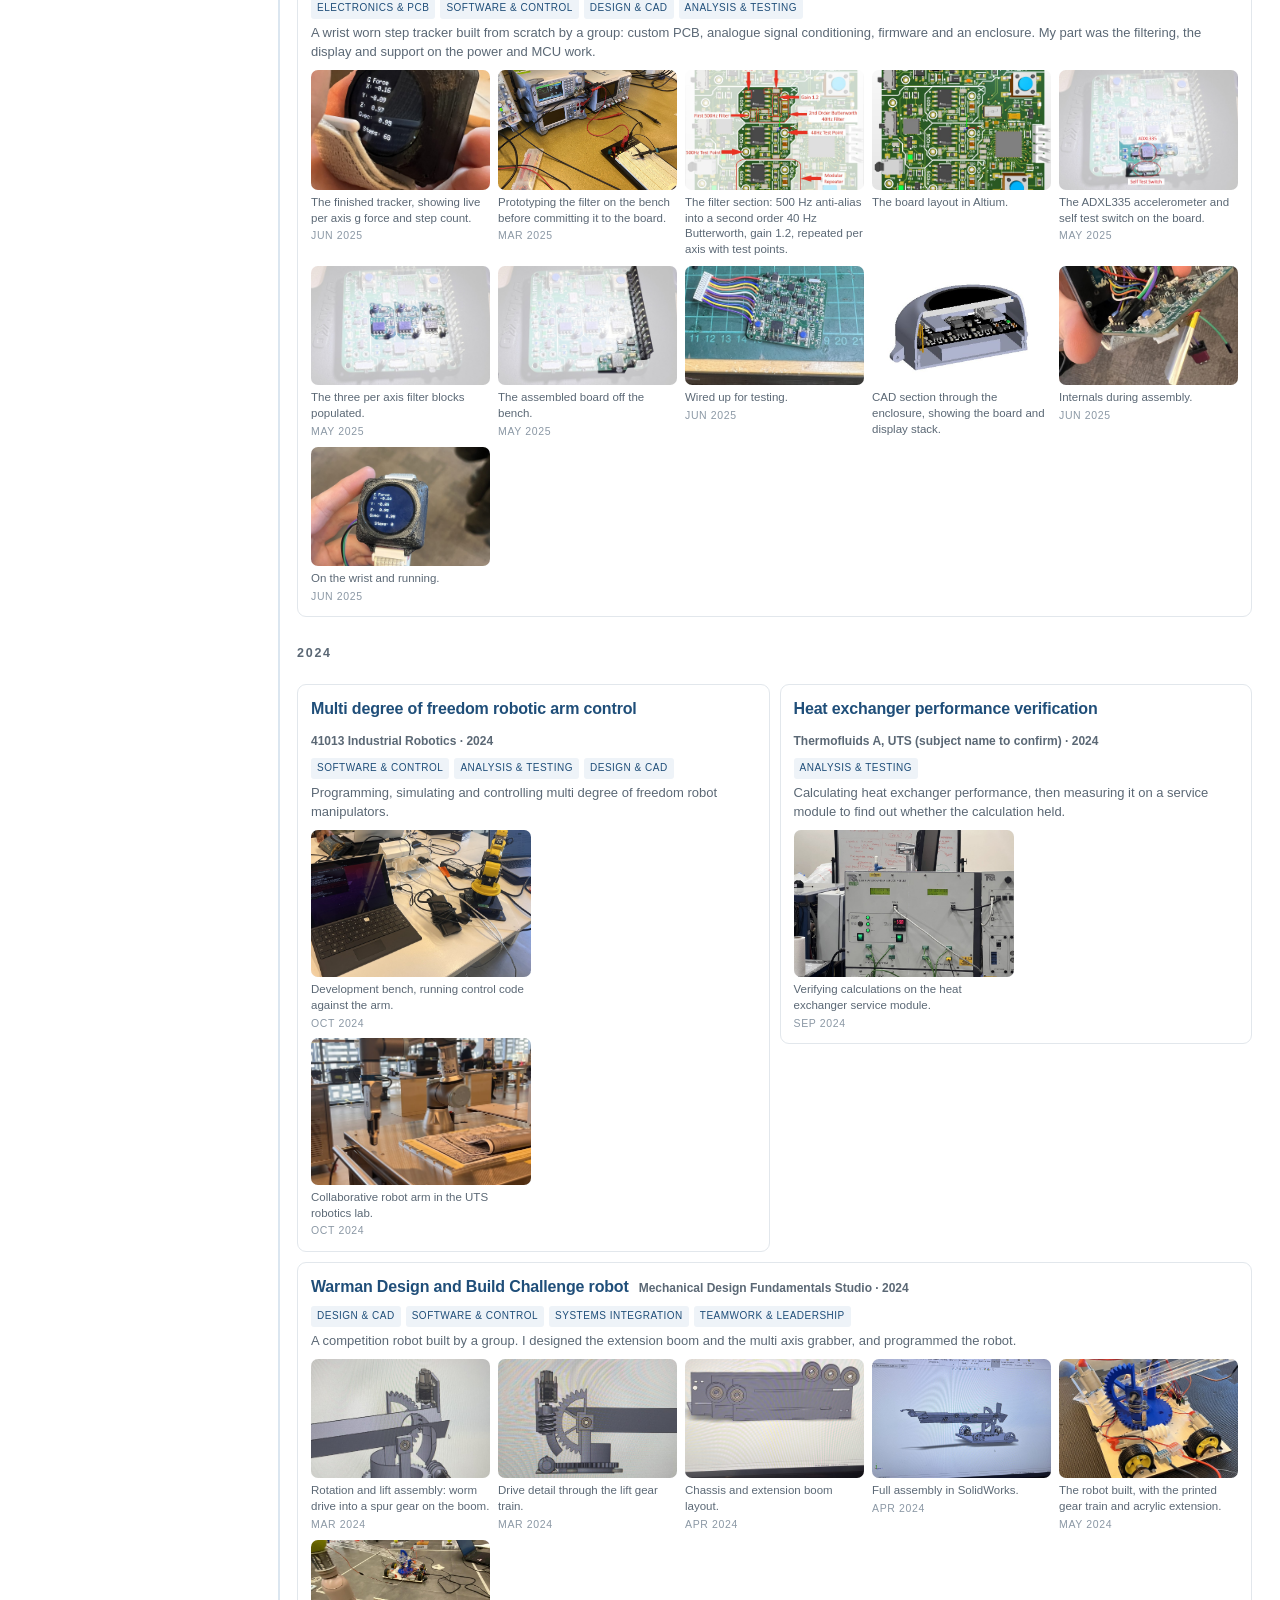
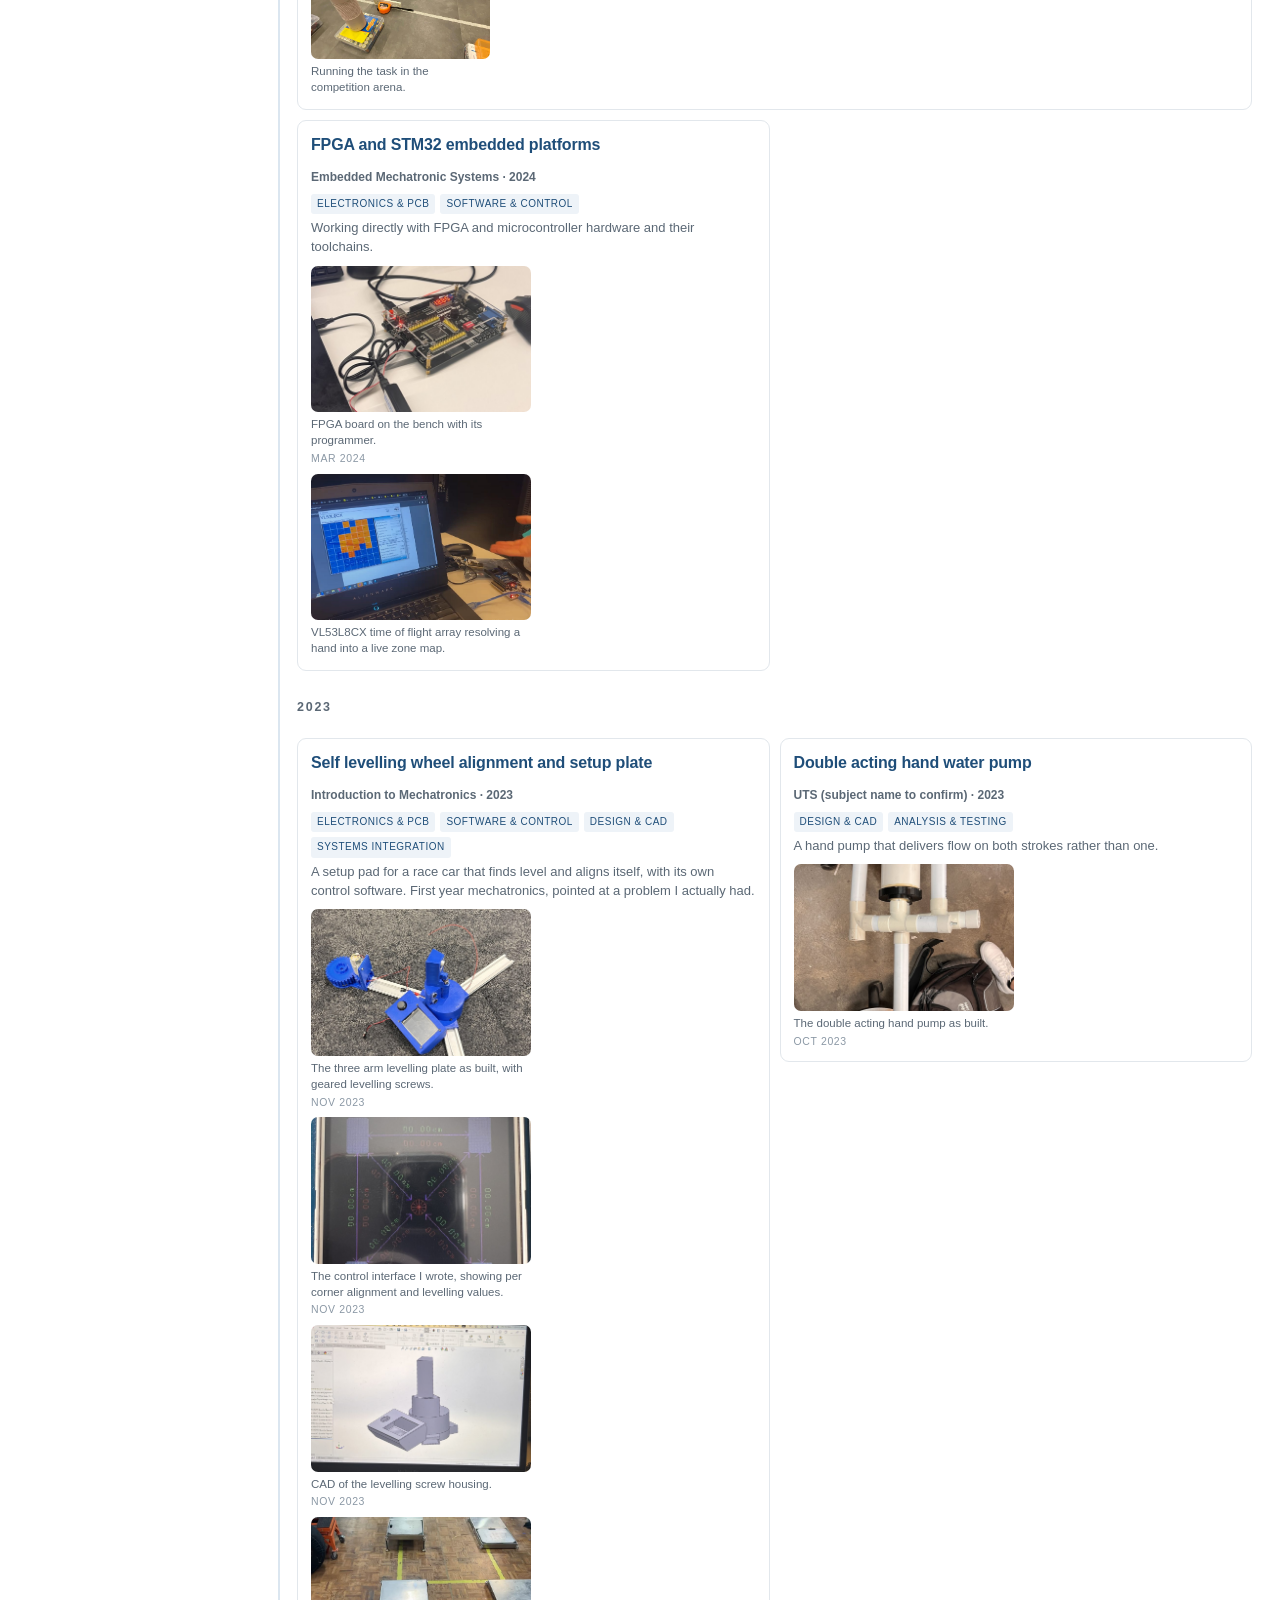
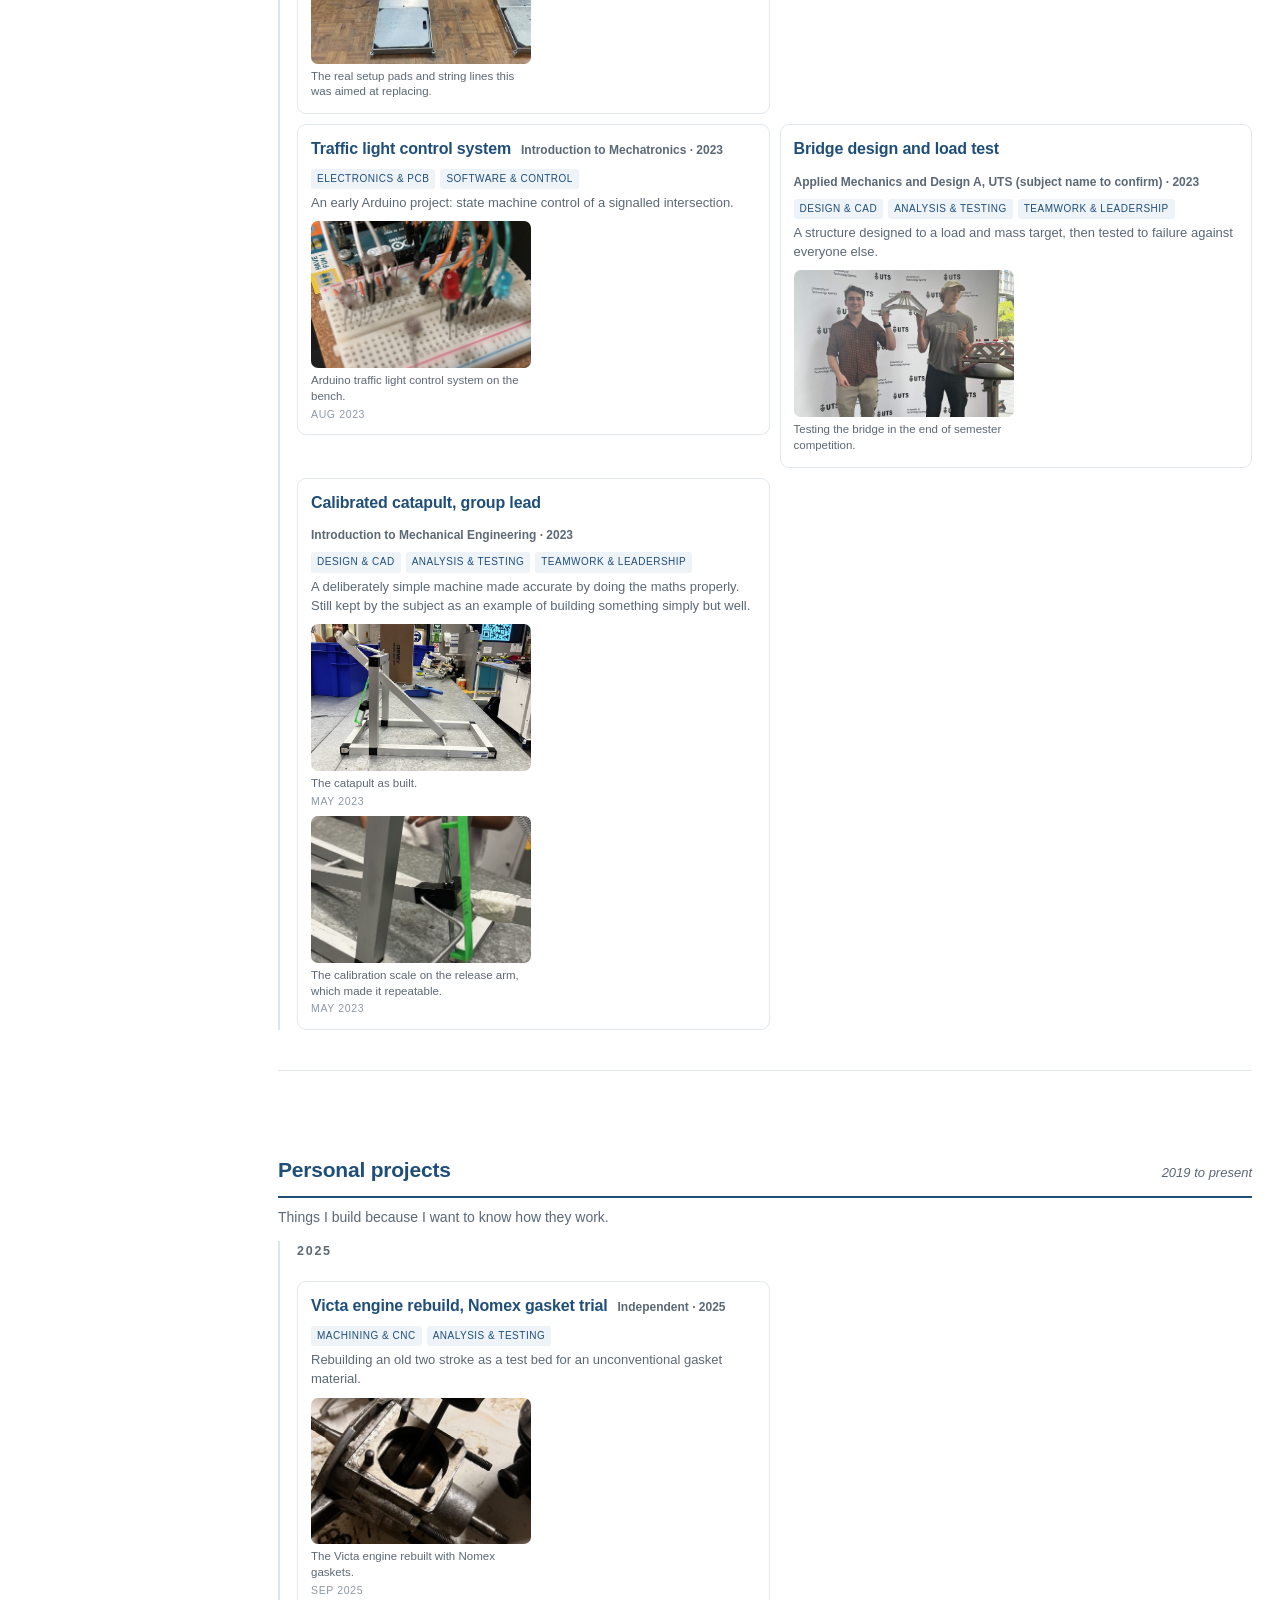
==== commit 310fb854: "Light and Dark Mode" ====
--- a/experience.html
+++ b/experience.html
@@ -5,6 +5,10 @@
 <meta name="viewport" content="width=device-width, initial-scale=1">
 <title>Experience | Arlo Berry</title>
 <link rel="stylesheet" href="assets/site.css">
+<script>/* apply a stored light/dark choice before first paint; no choice means the
+   stylesheet follows the operating system on its own */
+(function(){try{var t=localStorage.getItem('ab-theme');
+if(t==='dark'||t==='light')document.documentElement.setAttribute('data-theme',t);}catch(e){}})();</script>
 </head>
 <body>
 
--- a/assets/site.css
+++ b/assets/site.css
@@ -1,7 +1,48 @@
+/* ---------- palette ----------
+   Light values live on bare :root. Dark values are redefined twice: once for
+   people whose system asks for dark and who have not chosen otherwise, and
+   once for an explicit choice from the theme button, so the button wins in
+   both directions. Sizes stay outside the theme blocks. */
 :root{
+  --max:1280px; --prose:78ch; --rail:250px;
+}
+:root{
+  color-scheme:light;
   --ink:#16202b; --muted:#5b6875; --line:#e2e7ec;
   --accent:#1f4e79; --accent-soft:#eef3f8; --bg:#ffffff;
-  --max:1280px; --prose:78ch; --rail:250px;
+  --surface:#ffffff; --panel:#fbfdfe;
+  --line-ctl:#c8d8e6; --line-soft:#e3ecf3; --rule:#dbe6f0;
+  --faint:#8b98a5; --on-accent:#ffffff;
+  --nav-bg:rgba(255,255,255,.95);
+  --banner-bg:#0d1319;
+  --hi-bg:#fff8e1; --hi-bar:#f0b429; --hi-ink:#6b4c00;
+  --shadow:rgba(22,32,43,.15);
+}
+@media (prefers-color-scheme:dark){
+  :root:not([data-theme="light"]){
+    color-scheme:dark;
+    --ink:#dde5ec; --muted:#94a3b2; --line:#26313b;
+    --accent:#7cb8e8; --accent-soft:#16212c; --bg:#0f151a;
+    --surface:#171f28; --panel:#141c24;
+    --line-ctl:#34424f; --line-soft:#2a3540; --rule:#2c3945;
+    --faint:#7c8894; --on-accent:#0d1319;
+    --nav-bg:rgba(15,21,26,.95);
+    --banner-bg:#0d1319;
+    --hi-bg:#3b3014; --hi-bar:#d99b1a; --hi-ink:#f2dda8;
+    --shadow:rgba(0,0,0,.5);
+  }
+}
+:root[data-theme="dark"]{
+  color-scheme:dark;
+  --ink:#dde5ec; --muted:#94a3b2; --line:#26313b;
+  --accent:#7cb8e8; --accent-soft:#16212c; --bg:#0f151a;
+  --surface:#171f28; --panel:#141c24;
+  --line-ctl:#34424f; --line-soft:#2a3540; --rule:#2c3945;
+  --faint:#7c8894; --on-accent:#0d1319;
+  --nav-bg:rgba(15,21,26,.95);
+  --banner-bg:#0d1319;
+  --hi-bg:#3b3014; --hi-bar:#d99b1a; --hi-ink:#f2dda8;
+  --shadow:rgba(0,0,0,.5);
 }
 *{box-sizing:border-box}
 html{scroll-behavior:smooth}
@@ -13,7 +54,7 @@
 [hidden]{display:none!important}
 
 /* ---------- nav ---------- */
-nav{position:sticky;top:0;z-index:30;background:rgba(255,255,255,.95);
+nav{position:sticky;top:0;z-index:30;background:var(--nav-bg);
   backdrop-filter:saturate(180%) blur(10px);border-bottom:1px solid var(--line)}
 .nav-in{max-width:var(--max);margin:0 auto;padding:0 28px;display:flex;
   align-items:center;justify-content:space-between;gap:14px 22px;min-height:60px;flex-wrap:wrap}
@@ -23,13 +64,21 @@
 .seg{display:flex;align-items:center;gap:8px}
 .seg-l{font-size:10.5px;font-weight:700;text-transform:uppercase;letter-spacing:.1em;
   color:var(--muted)}
-.seg-b{display:flex;border:1px solid #c8d8e6;border-radius:100px;overflow:hidden;background:#fff}
-.seg-b button{appearance:none;border:0;border-left:1px solid #e3ecf3;background:none;
+.seg-b{display:flex;border:1px solid var(--line-ctl);border-radius:100px;overflow:hidden;background:var(--surface)}
+.seg-b button{appearance:none;border:0;border-left:1px solid var(--line-soft);background:none;
   color:var(--accent);font:inherit;font-size:12.5px;font-weight:600;padding:5px 11px;
   cursor:pointer;white-space:nowrap;transition:.14s}
 .seg-b button:first-child{border-left:0}
 .seg-b button:hover{background:var(--accent-soft)}
-.seg-b button[aria-pressed="true"]{background:var(--accent);color:#fff}
+.seg-b button[aria-pressed="true"]{background:var(--accent);color:var(--on-accent)}
+
+/* theme button: same shape as a segmented control, one press */
+.themebtn{display:inline-flex;align-items:center;gap:7px;appearance:none;
+  border:1px solid var(--line-ctl);background:var(--surface);color:var(--accent);
+  font:inherit;font-size:12.5px;font-weight:600;padding:5px 12px;border-radius:100px;
+  cursor:pointer;white-space:nowrap;transition:.14s}
+.themebtn:hover{background:var(--accent);color:var(--on-accent);border-color:var(--accent)}
+.themebtn svg{width:14px;height:14px;fill:currentColor;flex:none}
 .brand{font-weight:700;letter-spacing:.05em;font-size:14px;text-transform:uppercase;
   color:var(--accent);text-decoration:none}
 .nav-links{display:flex;gap:22px;flex-wrap:wrap}
@@ -62,7 +111,7 @@
 .hint{font-size:14.5px;color:var(--muted)}
 
 /* ---------- hero banner ---------- */
-.banner{width:100%;height:min(54vh,420px);overflow:hidden;background:#0d1319}
+.banner{width:100%;height:min(54vh,420px);overflow:hidden;background:var(--banner-bg)}
 .banner img{width:100%;height:100%;object-fit:cover;display:block}
 .banner-cap{max-width:var(--max);margin:10px auto 0;padding:0 28px;
   font-size:12.5px;color:var(--muted)}
@@ -72,8 +121,8 @@
 .links{display:flex;flex-wrap:wrap;gap:10px;margin:24px 0 4px}
 .links a{display:inline-flex;align-items:center;gap:8px;text-decoration:none;
   font-size:14.5px;font-weight:600;color:var(--accent);background:var(--accent-soft);
-  border:1px solid #c8d8e6;border-radius:100px;padding:9px 17px;transition:.16s}
-.links a:hover{background:var(--accent);color:#fff;border-color:var(--accent)}
+  border:1px solid var(--line-ctl);border-radius:100px;padding:9px 17px;transition:.16s}
+.links a:hover{background:var(--accent);color:var(--on-accent);border-color:var(--accent)}
 .links a svg{width:16px;height:16px;fill:currentColor;flex:none}
 .links .plain{background:none;border-color:transparent;font-weight:500;color:var(--muted)}
 .links .plain:hover{background:none;color:var(--accent)}
@@ -83,7 +132,7 @@
   position:sticky;top:60px;z-index:25}
 .filterbar-in{max-width:var(--max);margin:0 auto;padding:14px 28px}
 .rail-close{display:inline-flex;align-items:center;gap:6px;appearance:none;
-  border:1px solid #c8d8e6;background:#fff;color:var(--muted);font:inherit;
+  border:1px solid var(--line-ctl);background:var(--surface);color:var(--muted);font:inherit;
   font-size:11.5px;font-weight:600;text-transform:uppercase;letter-spacing:.08em;
   padding:5px 11px;border-radius:100px;cursor:pointer;margin-bottom:10px}
 .rail-close:hover{border-color:var(--accent);color:var(--accent)}
@@ -91,15 +140,15 @@
   color:var(--muted);font-weight:700;margin:12px 0 6px}
 .filter-label:first-of-type{margin-top:0}
 .chips{display:flex;flex-wrap:wrap;gap:7px}
-.chip{appearance:none;border:1px solid #c8d8e6;background:#fff;color:var(--accent);
+.chip{appearance:none;border:1px solid var(--line-ctl);background:var(--surface);color:var(--accent);
   font:inherit;font-size:13px;font-weight:500;padding:6px 12px;border-radius:100px;
   cursor:pointer;transition:.15s;text-align:left}
 .chip:hover{border-color:var(--accent)}
-.chip[aria-pressed="true"]{background:var(--accent);color:#fff;border-color:var(--accent)}
+.chip[aria-pressed="true"]{background:var(--accent);color:var(--on-accent);border-color:var(--accent)}
 .chips[data-group="cat"] .chip{font-weight:600}
 .chips.tight .chip{font-size:12.5px;padding:5px 11px}
 .sortsel{appearance:none;width:100%;max-width:270px;font:inherit;font-size:13.5px;
-  color:var(--accent);background:#fff;border:1px solid #c8d8e6;border-radius:7px;
+  color:var(--accent);background:var(--surface);border:1px solid var(--line-ctl);border-radius:7px;
   padding:8px 12px;cursor:pointer}
 .filter-note{font-size:12.5px;color:var(--muted);margin-top:16px;line-height:1.55}
 .filter-note b{color:var(--accent)}
@@ -108,9 +157,9 @@
 
 /* floating show/hide toggle for the whole control panel */
 .rail-open{display:inline-flex;align-items:center;gap:8px;position:fixed;left:14px;
-  bottom:16px;z-index:45;appearance:none;border:1px solid #c8d8e6;background:#fff;
+  bottom:16px;z-index:45;appearance:none;border:1px solid var(--line-ctl);background:var(--surface);
   color:var(--accent);font:inherit;font-size:13px;font-weight:600;padding:9px 15px;
-  border-radius:100px;cursor:pointer;box-shadow:0 3px 14px rgba(22,32,43,.15);transition:.2s}
+  border-radius:100px;cursor:pointer;box-shadow:0 3px 14px var(--shadow);transition:.2s}
 .rail-open:hover{border-color:var(--accent)}
 body.rail-closed .filterbar{display:none}
 
@@ -133,7 +182,7 @@
 .shot a:hover img{transform:scale(1.04)}
 .shot figcaption{font-size:11.5px;color:var(--muted);margin-top:5px;line-height:1.38}
 .shot-date{display:block;font-size:10.5px;letter-spacing:.06em;text-transform:uppercase;
-  color:#8b98a5;margin-top:2px}
+  color:var(--faint);margin-top:2px}
 .wide{grid-column:span 2}
 .wide img{aspect-ratio:2.4/1}
 /* ---------- project cards on the experience page ----------
@@ -165,7 +214,7 @@
 .tags{display:flex;flex-wrap:wrap;gap:5px;margin-top:2px}
 .tags span{font-size:10px;letter-spacing:.05em;text-transform:uppercase;
   color:var(--accent);background:var(--accent-soft);border-radius:3px;padding:2px 6px}
-.tags .tag-cat{background:var(--accent);color:#fff}
+.tags .tag-cat{background:var(--accent);color:var(--on-accent)}
 
 /* ---------- stats ---------- */
 .stats{display:grid;grid-template-columns:repeat(auto-fit,minmax(160px,1fr));gap:12px;margin:18px 0 4px}
@@ -223,7 +272,7 @@
 .sumbody{padding:2px 4px 16px 20px}
 .sumbody ul{margin-top:0}
 .entry{margin:0;padding:18px 20px;border:1px solid var(--line);border-radius:10px}
-.entry.is-role{border-color:#c8d8e6;background:#fbfdfe}
+.entry.is-role{border-color:var(--line-ctl);background:var(--panel)}
 .entry-org{font-size:13px;color:var(--muted);font-weight:600;
   display:flex;justify-content:space-between;gap:12px;flex-wrap:wrap}
 .entry-kind{font-style:normal;font-weight:600;font-size:10px;letter-spacing:.08em;
@@ -231,13 +280,13 @@
   border-radius:3px;padding:2px 7px;align-self:center}
 .entry-sum{margin:9px 0 0;font-size:14.5px;color:var(--muted)}
 .entry li{font-size:14.5px}
-.entry li.hit{background:#fff8e1;box-shadow:-3px 0 0 #f0b429;
+.entry li.hit{background:var(--hi-bg);box-shadow:-3px 0 0 var(--hi-bar);
   padding-left:9px;margin-left:-12px;border-radius:2px}
 .acts{display:flex;flex-wrap:wrap;gap:8px;margin-top:12px}
-.pill{appearance:none;display:inline-flex;align-items:center;border:1px solid #c8d8e6;
-  background:#fff;color:var(--accent);font:inherit;font-size:12.5px;font-weight:600;
+.pill{appearance:none;display:inline-flex;align-items:center;border:1px solid var(--line-ctl);
+  background:var(--surface);color:var(--accent);font:inherit;font-size:12.5px;font-weight:600;
   padding:5px 13px;border-radius:100px;cursor:pointer;text-decoration:none;transition:.14s}
-.pill:hover{background:var(--accent);color:#fff;border-color:var(--accent)}
+.pill:hover{background:var(--accent);color:var(--on-accent);border-color:var(--accent)}
 .gallery.mini{grid-template-columns:repeat(auto-fit,minmax(115px,170px));
   justify-content:start;gap:8px;margin-top:12px}
 .gallery.mini figcaption{font-size:11px}
@@ -257,7 +306,7 @@
 .og-role > .entry.is-role{border:0;background:none;padding:0;border-radius:0}
 .og-role > .entry.is-role > .role strong{font-size:17.5px}
 .og-role > .entry.is-role > ul,.og-role > .entry.is-role > .acts{max-width:var(--prose)}
-.og-kids{margin:12px 0 0;padding-left:17px;border-left:2px solid #dbe6f0}
+.og-kids{margin:12px 0 0;padding-left:17px;border-left:2px solid var(--rule)}
 .og-kids > .entry.sum:last-child{border-bottom:0}
 .og-kids .band.year.sub{margin:16px 0 0;border-bottom:0}
 .og-kids .band.year.sub:first-child{margin-top:0}
@@ -267,22 +316,22 @@
 .og-kids .sumbody ul,.og-kids .entry.proj ul{max-width:var(--prose)}
 .og-kids .projgrid{margin:0}
 .og-role > .projcard{margin:18px 0 0}
-.projcard.is-role{border-color:#c8dcee;background:#f7fafd}
+.projcard.is-role{border-color:var(--line-ctl);background:var(--panel)}
 .projcard.is-role h4{font-size:17.5px}
 .og .stats{margin:14px 0 0}
 
-.todo{background:#fff8e1;border-left:3px solid #f0b429;padding:12px 14px;
-  border-radius:3px;font-size:14px;color:#6b4c00;margin:12px 0;max-width:var(--prose)}
+.todo{background:var(--hi-bg);border-left:3px solid var(--hi-bar);padding:12px 14px;
+  border-radius:3px;font-size:14px;color:var(--hi-ink);margin:12px 0;max-width:var(--prose)}
 
 [data-skills]{transition:opacity .25s, background .25s}
 body.filtering [data-skills]{opacity:.34}
 body.filtering [data-skills].hit{opacity:1}
 body.filtering p[data-skills].hit,
-body.filtering div[data-skills].hit{background:#fff8e1;box-shadow:-3px 0 0 #f0b429;
+body.filtering div[data-skills].hit{background:var(--hi-bg);box-shadow:-3px 0 0 var(--hi-bar);
   padding:8px 12px;margin-left:-12px;border-radius:3px;font-weight:500}
 
 /* ---------- letter ---------- */
-.letter{background:#fafbfc;border:1px solid var(--line);border-radius:10px;padding:32px;
+.letter{background:var(--panel);border:1px solid var(--line);border-radius:10px;padding:32px;
   max-width:900px}
 .crit{font-weight:700;color:var(--accent);margin:28px 0 8px;padding-bottom:6px;
   border-bottom:1px solid var(--line)}
